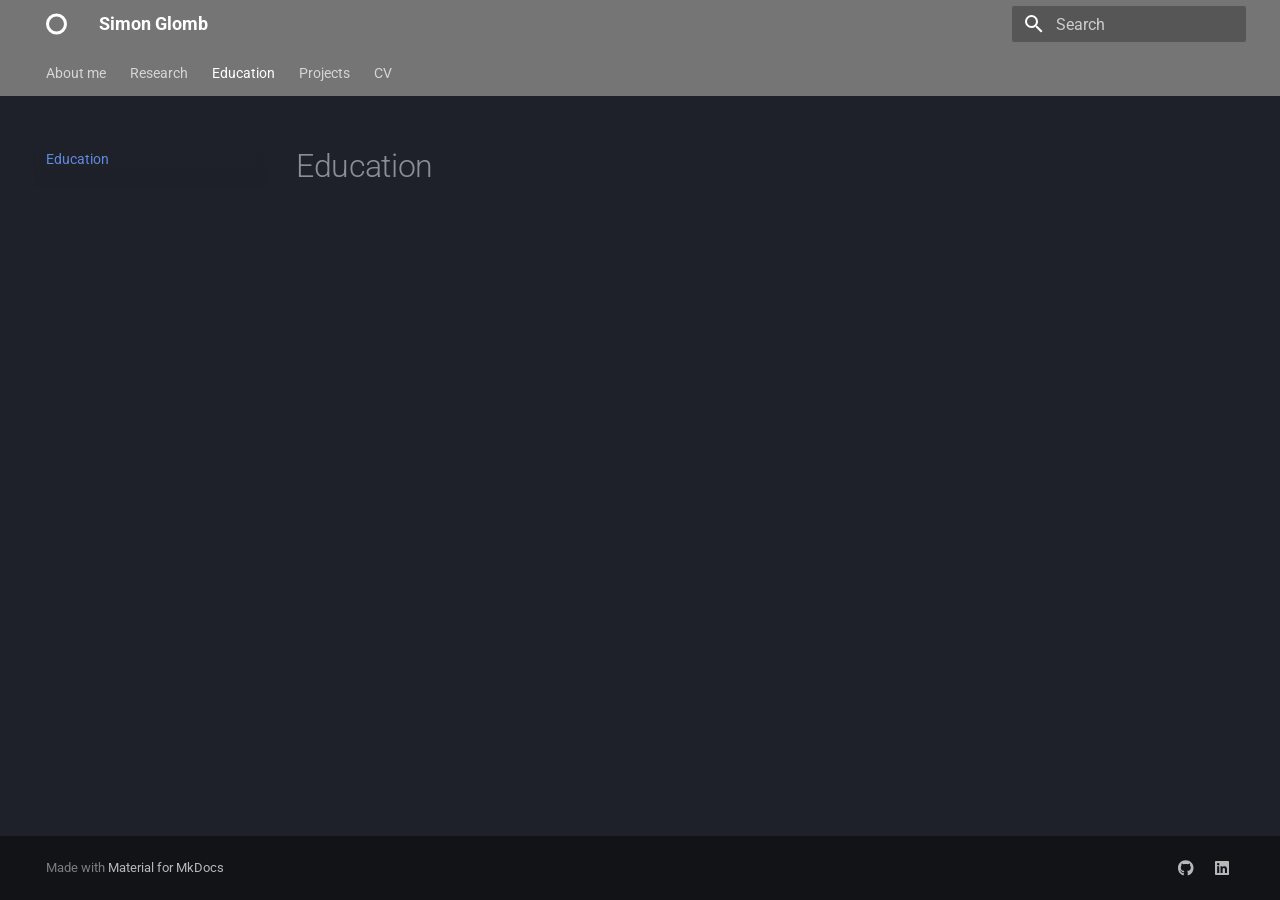
==== education/index.html @ 9f04389a "Deployed a9211c6 with MkDocs version: 1.6.1" ====
<!doctype html>
<html lang="en" class="no-js">
  <head>
    
      <meta charset="utf-8">
      <meta name="viewport" content="width=device-width,initial-scale=1">
      
      
      
        <link rel="canonical" href="https://simonglomb.github.io/education/">
      
      
        <link rel="prev" href="../research/">
      
      
        <link rel="next" href="../projects/">
      
      
      <link rel="icon" href="../assets/1x1.png">
      <meta name="generator" content="mkdocs-1.6.1, mkdocs-material-9.6.14">
    
    
      
        <title>Education - Simon Glomb</title>
      
    
    
      <link rel="stylesheet" href="../assets/stylesheets/main.342714a4.min.css">
      
        
        <link rel="stylesheet" href="../assets/stylesheets/palette.06af60db.min.css">
      
      


    
    
      
    
    
      
        
        
        <link rel="preconnect" href="https://fonts.gstatic.com" crossorigin>
        <link rel="stylesheet" href="https://fonts.googleapis.com/css?family=Roboto:300,300i,400,400i,700,700i%7CRoboto+Mono:400,400i,700,700i&display=fallback">
        <style>:root{--md-text-font:"Roboto";--md-code-font:"Roboto Mono"}</style>
      
    
    
    <script>__md_scope=new URL("..",location),__md_hash=e=>[...e].reduce(((e,_)=>(e<<5)-e+_.charCodeAt(0)),0),__md_get=(e,_=localStorage,t=__md_scope)=>JSON.parse(_.getItem(t.pathname+"."+e)),__md_set=(e,_,t=localStorage,a=__md_scope)=>{try{t.setItem(a.pathname+"."+e,JSON.stringify(_))}catch(e){}}</script>
    
      

    
    
    
  </head>
  
  
    
    
    
    
    
    <body dir="ltr" data-md-color-scheme="slate" data-md-color-primary="grey" data-md-color-accent="white">
  
    
    <input class="md-toggle" data-md-toggle="drawer" type="checkbox" id="__drawer" autocomplete="off">
    <input class="md-toggle" data-md-toggle="search" type="checkbox" id="__search" autocomplete="off">
    <label class="md-overlay" for="__drawer"></label>
    <div data-md-component="skip">
      
    </div>
    <div data-md-component="announce">
      
    </div>
    
    
      

<header class="md-header" data-md-component="header">
  <nav class="md-header__inner md-grid" aria-label="Header">
    <a href=".." title="Simon Glomb" class="md-header__button md-logo" aria-label="Simon Glomb" data-md-component="logo">
      
  
  <svg xmlns="http://www.w3.org/2000/svg" viewBox="0 0 448 512"><!--! Font Awesome Free 6.7.2 by @fontawesome - https://fontawesome.com License - https://fontawesome.com/license/free (Icons: CC BY 4.0, Fonts: SIL OFL 1.1, Code: MIT License) Copyright 2024 Fonticons, Inc.--><path d="M224 96a160 160 0 1 0 0 320 160 160 0 1 0 0-320m224 160a224 224 0 1 1-448 0 224 224 0 1 1 448 0"/></svg>

    </a>
    <label class="md-header__button md-icon" for="__drawer">
      
      <svg xmlns="http://www.w3.org/2000/svg" viewBox="0 0 24 24"><path d="M3 6h18v2H3zm0 5h18v2H3zm0 5h18v2H3z"/></svg>
    </label>
    <div class="md-header__title" data-md-component="header-title">
      <div class="md-header__ellipsis">
        <div class="md-header__topic">
          <span class="md-ellipsis">
            Simon Glomb
          </span>
        </div>
        <div class="md-header__topic" data-md-component="header-topic">
          <span class="md-ellipsis">
            
              Education
            
          </span>
        </div>
      </div>
    </div>
    
      
    
    
    
    
      
      
        <label class="md-header__button md-icon" for="__search">
          
          <svg xmlns="http://www.w3.org/2000/svg" viewBox="0 0 24 24"><path d="M9.5 3A6.5 6.5 0 0 1 16 9.5c0 1.61-.59 3.09-1.56 4.23l.27.27h.79l5 5-1.5 1.5-5-5v-.79l-.27-.27A6.52 6.52 0 0 1 9.5 16 6.5 6.5 0 0 1 3 9.5 6.5 6.5 0 0 1 9.5 3m0 2C7 5 5 7 5 9.5S7 14 9.5 14 14 12 14 9.5 12 5 9.5 5"/></svg>
        </label>
        <div class="md-search" data-md-component="search" role="dialog">
  <label class="md-search__overlay" for="__search"></label>
  <div class="md-search__inner" role="search">
    <form class="md-search__form" name="search">
      <input type="text" class="md-search__input" name="query" aria-label="Search" placeholder="Search" autocapitalize="off" autocorrect="off" autocomplete="off" spellcheck="false" data-md-component="search-query" required>
      <label class="md-search__icon md-icon" for="__search">
        
        <svg xmlns="http://www.w3.org/2000/svg" viewBox="0 0 24 24"><path d="M9.5 3A6.5 6.5 0 0 1 16 9.5c0 1.61-.59 3.09-1.56 4.23l.27.27h.79l5 5-1.5 1.5-5-5v-.79l-.27-.27A6.52 6.52 0 0 1 9.5 16 6.5 6.5 0 0 1 3 9.5 6.5 6.5 0 0 1 9.5 3m0 2C7 5 5 7 5 9.5S7 14 9.5 14 14 12 14 9.5 12 5 9.5 5"/></svg>
        
        <svg xmlns="http://www.w3.org/2000/svg" viewBox="0 0 24 24"><path d="M20 11v2H8l5.5 5.5-1.42 1.42L4.16 12l7.92-7.92L13.5 5.5 8 11z"/></svg>
      </label>
      <nav class="md-search__options" aria-label="Search">
        
        <button type="reset" class="md-search__icon md-icon" title="Clear" aria-label="Clear" tabindex="-1">
          
          <svg xmlns="http://www.w3.org/2000/svg" viewBox="0 0 24 24"><path d="M19 6.41 17.59 5 12 10.59 6.41 5 5 6.41 10.59 12 5 17.59 6.41 19 12 13.41 17.59 19 19 17.59 13.41 12z"/></svg>
        </button>
      </nav>
      
    </form>
    <div class="md-search__output">
      <div class="md-search__scrollwrap" tabindex="0" data-md-scrollfix>
        <div class="md-search-result" data-md-component="search-result">
          <div class="md-search-result__meta">
            Initializing search
          </div>
          <ol class="md-search-result__list" role="presentation"></ol>
        </div>
      </div>
    </div>
  </div>
</div>
      
    
    
  </nav>
  
</header>
    
    <div class="md-container" data-md-component="container">
      
      
        
          
            
<nav class="md-tabs" aria-label="Tabs" data-md-component="tabs">
  <div class="md-grid">
    <ul class="md-tabs__list">
      
        
  
  
  
  
    <li class="md-tabs__item">
      <a href=".." class="md-tabs__link">
        
  
  
    
  
  About me

      </a>
    </li>
  

      
        
  
  
  
  
    <li class="md-tabs__item">
      <a href="../research/" class="md-tabs__link">
        
  
  
    
  
  Research

      </a>
    </li>
  

      
        
  
  
  
    
  
  
    <li class="md-tabs__item md-tabs__item--active">
      <a href="./" class="md-tabs__link">
        
  
  
    
  
  Education

      </a>
    </li>
  

      
        
  
  
  
  
    <li class="md-tabs__item">
      <a href="../projects/" class="md-tabs__link">
        
  
  
    
  
  Projects

      </a>
    </li>
  

      
        
  
  
  
  
    <li class="md-tabs__item">
      <a href="../cv/" class="md-tabs__link">
        
  
  
    
  
  CV

      </a>
    </li>
  

      
    </ul>
  </div>
</nav>
          
        
      
      <main class="md-main" data-md-component="main">
        <div class="md-main__inner md-grid">
          
            
              
              <div class="md-sidebar md-sidebar--primary" data-md-component="sidebar" data-md-type="navigation" >
                <div class="md-sidebar__scrollwrap">
                  <div class="md-sidebar__inner">
                    


  


<nav class="md-nav md-nav--primary md-nav--lifted" aria-label="Navigation" data-md-level="0">
  <label class="md-nav__title" for="__drawer">
    <a href=".." title="Simon Glomb" class="md-nav__button md-logo" aria-label="Simon Glomb" data-md-component="logo">
      
  
  <svg xmlns="http://www.w3.org/2000/svg" viewBox="0 0 448 512"><!--! Font Awesome Free 6.7.2 by @fontawesome - https://fontawesome.com License - https://fontawesome.com/license/free (Icons: CC BY 4.0, Fonts: SIL OFL 1.1, Code: MIT License) Copyright 2024 Fonticons, Inc.--><path d="M224 96a160 160 0 1 0 0 320 160 160 0 1 0 0-320m224 160a224 224 0 1 1-448 0 224 224 0 1 1 448 0"/></svg>

    </a>
    Simon Glomb
  </label>
  
  <ul class="md-nav__list" data-md-scrollfix>
    
      
      
  
  
  
  
    <li class="md-nav__item">
      <a href=".." class="md-nav__link">
        
  
  
  <span class="md-ellipsis">
    About me
    
  </span>
  

      </a>
    </li>
  

    
      
      
  
  
  
  
    <li class="md-nav__item">
      <a href="../research/" class="md-nav__link">
        
  
  
  <span class="md-ellipsis">
    Research
    
  </span>
  

      </a>
    </li>
  

    
      
      
  
  
    
  
  
  
    <li class="md-nav__item md-nav__item--active">
      
      <input class="md-nav__toggle md-toggle" type="checkbox" id="__toc">
      
      
      
      <a href="./" class="md-nav__link md-nav__link--active">
        
  
  
  <span class="md-ellipsis">
    Education
    
  </span>
  

      </a>
      
    </li>
  

    
      
      
  
  
  
  
    <li class="md-nav__item">
      <a href="../projects/" class="md-nav__link">
        
  
  
  <span class="md-ellipsis">
    Projects
    
  </span>
  

      </a>
    </li>
  

    
      
      
  
  
  
  
    <li class="md-nav__item">
      <a href="../cv/" class="md-nav__link">
        
  
  
  <span class="md-ellipsis">
    CV
    
  </span>
  

      </a>
    </li>
  

    
  </ul>
</nav>
                  </div>
                </div>
              </div>
            
            
              
              <div class="md-sidebar md-sidebar--secondary" data-md-component="sidebar" data-md-type="toc" >
                <div class="md-sidebar__scrollwrap">
                  <div class="md-sidebar__inner">
                    

<nav class="md-nav md-nav--secondary" aria-label="Table of contents">
  
  
  
  
</nav>
                  </div>
                </div>
              </div>
            
          
          
            <div class="md-content" data-md-component="content">
              <article class="md-content__inner md-typeset">
                
                  



  <h1>Education</h1>














                
              </article>
            </div>
          
          
<script>var target=document.getElementById(location.hash.slice(1));target&&target.name&&(target.checked=target.name.startsWith("__tabbed_"))</script>
        </div>
        
      </main>
      
        <footer class="md-footer">
  
  <div class="md-footer-meta md-typeset">
    <div class="md-footer-meta__inner md-grid">
      <div class="md-copyright">
  
  
    Made with
    <a href="https://squidfunk.github.io/mkdocs-material/" target="_blank" rel="noopener">
      Material for MkDocs
    </a>
  
</div>
      
        <div class="md-social">
  
    
    
    
    
      
      
    
    <a href="https://github.com/SimonGlomb" target="_blank" rel="noopener" title="github.com" class="md-social__link">
      <svg xmlns="http://www.w3.org/2000/svg" viewBox="0 0 496 512"><!--! Font Awesome Free 6.7.2 by @fontawesome - https://fontawesome.com License - https://fontawesome.com/license/free (Icons: CC BY 4.0, Fonts: SIL OFL 1.1, Code: MIT License) Copyright 2024 Fonticons, Inc.--><path d="M165.9 397.4c0 2-2.3 3.6-5.2 3.6-3.3.3-5.6-1.3-5.6-3.6 0-2 2.3-3.6 5.2-3.6 3-.3 5.6 1.3 5.6 3.6m-31.1-4.5c-.7 2 1.3 4.3 4.3 4.9 2.6 1 5.6 0 6.2-2s-1.3-4.3-4.3-5.2c-2.6-.7-5.5.3-6.2 2.3m44.2-1.7c-2.9.7-4.9 2.6-4.6 4.9.3 2 2.9 3.3 5.9 2.6 2.9-.7 4.9-2.6 4.6-4.6-.3-1.9-3-3.2-5.9-2.9M244.8 8C106.1 8 0 113.3 0 252c0 110.9 69.8 205.8 169.5 239.2 12.8 2.3 17.3-5.6 17.3-12.1 0-6.2-.3-40.4-.3-61.4 0 0-70 15-84.7-29.8 0 0-11.4-29.1-27.8-36.6 0 0-22.9-15.7 1.6-15.4 0 0 24.9 2 38.6 25.8 21.9 38.6 58.6 27.5 72.9 20.9 2.3-16 8.8-27.1 16-33.7-55.9-6.2-112.3-14.3-112.3-110.5 0-27.5 7.6-41.3 23.6-58.9-2.6-6.5-11.1-33.3 2.6-67.9 20.9-6.5 69 27 69 27 20-5.6 41.5-8.5 62.8-8.5s42.8 2.9 62.8 8.5c0 0 48.1-33.6 69-27 13.7 34.7 5.2 61.4 2.6 67.9 16 17.7 25.8 31.5 25.8 58.9 0 96.5-58.9 104.2-114.8 110.5 9.2 7.9 17 22.9 17 46.4 0 33.7-.3 75.4-.3 83.6 0 6.5 4.6 14.4 17.3 12.1C428.2 457.8 496 362.9 496 252 496 113.3 383.5 8 244.8 8M97.2 352.9c-1.3 1-1 3.3.7 5.2 1.6 1.6 3.9 2.3 5.2 1 1.3-1 1-3.3-.7-5.2-1.6-1.6-3.9-2.3-5.2-1m-10.8-8.1c-.7 1.3.3 2.9 2.3 3.9 1.6 1 3.6.7 4.3-.7.7-1.3-.3-2.9-2.3-3.9-2-.6-3.6-.3-4.3.7m32.4 35.6c-1.6 1.3-1 4.3 1.3 6.2 2.3 2.3 5.2 2.6 6.5 1 1.3-1.3.7-4.3-1.3-6.2-2.2-2.3-5.2-2.6-6.5-1m-11.4-14.7c-1.6 1-1.6 3.6 0 5.9s4.3 3.3 5.6 2.3c1.6-1.3 1.6-3.9 0-6.2-1.4-2.3-4-3.3-5.6-2"/></svg>
    </a>
  
    
    
    
    
      
      
    
    <a href="https://www.linkedin.com/in/simon-glomb-aa63351a3" target="_blank" rel="noopener" title="www.linkedin.com" class="md-social__link">
      <svg xmlns="http://www.w3.org/2000/svg" viewBox="0 0 448 512"><!--! Font Awesome Free 6.7.2 by @fontawesome - https://fontawesome.com License - https://fontawesome.com/license/free (Icons: CC BY 4.0, Fonts: SIL OFL 1.1, Code: MIT License) Copyright 2024 Fonticons, Inc.--><path d="M416 32H31.9C14.3 32 0 46.5 0 64.3v383.4C0 465.5 14.3 480 31.9 480H416c17.6 0 32-14.5 32-32.3V64.3c0-17.8-14.4-32.3-32-32.3M135.4 416H69V202.2h66.5V416zm-33.2-243c-21.3 0-38.5-17.3-38.5-38.5S80.9 96 102.2 96c21.2 0 38.5 17.3 38.5 38.5 0 21.3-17.2 38.5-38.5 38.5m282.1 243h-66.4V312c0-24.8-.5-56.7-34.5-56.7-34.6 0-39.9 27-39.9 54.9V416h-66.4V202.2h63.7v29.2h.9c8.9-16.8 30.6-34.5 62.9-34.5 67.2 0 79.7 44.3 79.7 101.9z"/></svg>
    </a>
  
</div>
      
    </div>
  </div>
</footer>
      
    </div>
    <div class="md-dialog" data-md-component="dialog">
      <div class="md-dialog__inner md-typeset"></div>
    </div>
    
    
    
      
      <script id="__config" type="application/json">{"base": "..", "features": ["navigation.tabs", "navigation.sections", "navigation.indexes", "navigation.instant", "navigation.path"], "search": "../assets/javascripts/workers/search.d50fe291.min.js", "tags": null, "translations": {"clipboard.copied": "Copied to clipboard", "clipboard.copy": "Copy to clipboard", "search.result.more.one": "1 more on this page", "search.result.more.other": "# more on this page", "search.result.none": "No matching documents", "search.result.one": "1 matching document", "search.result.other": "# matching documents", "search.result.placeholder": "Type to start searching", "search.result.term.missing": "Missing", "select.version": "Select version"}, "version": null}</script>
    
    
      <script src="../assets/javascripts/bundle.13a4f30d.min.js"></script>
      
    
  </body>
</html>
---- assets/stylesheets/main.342714a4.min.css ----
@charset "UTF-8";html{-webkit-text-size-adjust:none;-moz-text-size-adjust:none;text-size-adjust:none;box-sizing:border-box}*,:after,:before{box-sizing:inherit}@media (prefers-reduced-motion){*,:after,:before{transition:none!important}}body{margin:0}a,button,input,label{-webkit-tap-highlight-color:transparent}a{color:inherit;text-decoration:none}hr{border:0;box-sizing:initial;display:block;height:.05rem;overflow:visible;padding:0}small{font-size:80%}sub,sup{line-height:1em}img{border-style:none}table{border-collapse:initial;border-spacing:0}td,th{font-weight:400;vertical-align:top}button{background:#0000;border:0;font-family:inherit;font-size:inherit;margin:0;padding:0}input{border:0;outline:none}:root{--md-primary-fg-color:#4051b5;--md-primary-fg-color--light:#5d6cc0;--md-primary-fg-color--dark:#303fa1;--md-primary-bg-color:#fff;--md-primary-bg-color--light:#ffffffb3;--md-accent-fg-color:#526cfe;--md-accent-fg-color--transparent:#526cfe1a;--md-accent-bg-color:#fff;--md-accent-bg-color--light:#ffffffb3}[data-md-color-scheme=default]{color-scheme:light}[data-md-color-scheme=default] img[src$="#gh-dark-mode-only"],[data-md-color-scheme=default] img[src$="#only-dark"]{display:none}:root,[data-md-color-scheme=default]{--md-hue:225deg;--md-default-fg-color:#000000de;--md-default-fg-color--light:#0000008a;--md-default-fg-color--lighter:#00000052;--md-default-fg-color--lightest:#00000012;--md-default-bg-color:#fff;--md-default-bg-color--light:#ffffffb3;--md-default-bg-color--lighter:#ffffff4d;--md-default-bg-color--lightest:#ffffff1f;--md-code-fg-color:#36464e;--md-code-bg-color:#f5f5f5;--md-code-hl-color:#4287ff;--md-code-hl-color--light:#4287ff1a;--md-code-hl-number-color:#d52a2a;--md-code-hl-special-color:#db1457;--md-code-hl-function-color:#a846b9;--md-code-hl-constant-color:#6e59d9;--md-code-hl-keyword-color:#3f6ec6;--md-code-hl-string-color:#1c7d4d;--md-code-hl-name-color:var(--md-code-fg-color);--md-code-hl-operator-color:var(--md-default-fg-color--light);--md-code-hl-punctuation-color:var(--md-default-fg-color--light);--md-code-hl-comment-color:var(--md-default-fg-color--light);--md-code-hl-generic-color:var(--md-default-fg-color--light);--md-code-hl-variable-color:var(--md-default-fg-color--light);--md-typeset-color:var(--md-default-fg-color);--md-typeset-a-color:var(--md-primary-fg-color);--md-typeset-del-color:#f5503d26;--md-typeset-ins-color:#0bd57026;--md-typeset-kbd-color:#fafafa;--md-typeset-kbd-accent-color:#fff;--md-typeset-kbd-border-color:#b8b8b8;--md-typeset-mark-color:#ffff0080;--md-typeset-table-color:#0000001f;--md-typeset-table-color--light:rgba(0,0,0,.035);--md-admonition-fg-color:var(--md-default-fg-color);--md-admonition-bg-color:var(--md-default-bg-color);--md-warning-fg-color:#000000de;--md-warning-bg-color:#ff9;--md-footer-fg-color:#fff;--md-footer-fg-color--light:#ffffffb3;--md-footer-fg-color--lighter:#ffffff73;--md-footer-bg-color:#000000de;--md-footer-bg-color--dark:#00000052;--md-shadow-z1:0 0.2rem 0.5rem #0000000d,0 0 0.05rem #0000001a;--md-shadow-z2:0 0.2rem 0.5rem #0000001a,0 0 0.05rem #00000040;--md-shadow-z3:0 0.2rem 0.5rem #0003,0 0 0.05rem #00000059}.md-icon svg{fill:currentcolor;display:block;height:1.2rem;width:1.2rem}body{-webkit-font-smoothing:antialiased;-moz-osx-font-smoothing:grayscale;--md-text-font-family:var(--md-text-font,_),-apple-system,BlinkMacSystemFont,Helvetica,Arial,sans-serif;--md-code-font-family:var(--md-code-font,_),SFMono-Regular,Consolas,Menlo,monospace}aside,body,input{font-feature-settings:"kern","liga";color:var(--md-typeset-color);font-family:var(--md-text-font-family)}code,kbd,pre{font-feature-settings:"kern";font-family:var(--md-code-font-family)}:root{--md-typeset-table-sort-icon:url('data:image/svg+xml;charset=utf-8,<svg xmlns="http://www.w3.org/2000/svg" viewBox="0 0 24 24"><path d="m18 21-4-4h3V7h-3l4-4 4 4h-3v10h3M2 19v-2h10v2M2 13v-2h7v2M2 7V5h4v2z"/></svg>');--md-typeset-table-sort-icon--asc:url('data:image/svg+xml;charset=utf-8,<svg xmlns="http://www.w3.org/2000/svg" viewBox="0 0 24 24"><path d="M19 17h3l-4 4-4-4h3V3h2M2 17h10v2H2M6 5v2H2V5m0 6h7v2H2z"/></svg>');--md-typeset-table-sort-icon--desc:url('data:image/svg+xml;charset=utf-8,<svg xmlns="http://www.w3.org/2000/svg" viewBox="0 0 24 24"><path d="M19 7h3l-4-4-4 4h3v14h2M2 17h10v2H2M6 5v2H2V5m0 6h7v2H2z"/></svg>')}.md-typeset{-webkit-print-color-adjust:exact;color-adjust:exact;font-size:.8rem;line-height:1.6;overflow-wrap:break-word}@media print{.md-typeset{font-size:.68rem}}.md-typeset blockquote,.md-typeset dl,.md-typeset figure,.md-typeset ol,.md-typeset pre,.md-typeset ul{margin-bottom:1em;margin-top:1em}.md-typeset h1{color:var(--md-default-fg-color--light);font-size:2em;line-height:1.3;margin:0 0 1.25em}.md-typeset h1,.md-typeset h2{font-weight:300;letter-spacing:-.01em}.md-typeset h2{font-size:1.5625em;line-height:1.4;margin:1.6em 0 .64em}.md-typeset h3{font-size:1.25em;font-weight:400;letter-spacing:-.01em;line-height:1.5;margin:1.6em 0 .8em}.md-typeset h2+h3{margin-top:.8em}.md-typeset h4{font-weight:700;letter-spacing:-.01em;margin:1em 0}.md-typeset h5,.md-typeset h6{color:var(--md-default-fg-color--light);font-size:.8em;font-weight:700;letter-spacing:-.01em;margin:1.25em 0}.md-typeset h5{text-transform:uppercase}.md-typeset h5 code{text-transform:none}.md-typeset hr{border-bottom:.05rem solid var(--md-default-fg-color--lightest);display:flow-root;margin:1.5em 0}.md-typeset a{color:var(--md-typeset-a-color);word-break:break-word}.md-typeset a,.md-typeset a:before{transition:color 125ms}.md-typeset a:focus,.md-typeset a:hover{color:var(--md-accent-fg-color)}.md-typeset a:focus code,.md-typeset a:hover code{background-color:var(--md-accent-fg-color--transparent)}.md-typeset a code{color:currentcolor;transition:background-color 125ms}.md-typeset a.focus-visible{outline-color:var(--md-accent-fg-color);outline-offset:.2rem}.md-typeset code,.md-typeset kbd,.md-typeset pre{color:var(--md-code-fg-color);direction:ltr;font-variant-ligatures:none}@media print{.md-typeset code,.md-typeset kbd,.md-typeset pre{white-space:pre-wrap}}.md-typeset code{background-color:var(--md-code-bg-color);border-radius:.1rem;-webkit-box-decoration-break:clone;box-decoration-break:clone;font-size:.85em;padding:0 .2941176471em;word-break:break-word}.md-typeset code:not(.focus-visible){-webkit-tap-highlight-color:transparent;outline:none}.md-typeset pre{display:flow-root;line-height:1.4;position:relative}.md-typeset pre>code{-webkit-box-decoration-break:slice;box-decoration-break:slice;box-shadow:none;display:block;margin:0;outline-color:var(--md-accent-fg-color);overflow:auto;padding:.7720588235em 1.1764705882em;scrollbar-color:var(--md-default-fg-color--lighter) #0000;scrollbar-width:thin;touch-action:auto;word-break:normal}.md-typeset pre>code:hover{scrollbar-color:var(--md-accent-fg-color) #0000}.md-typeset pre>code::-webkit-scrollbar{height:.2rem;width:.2rem}.md-typeset pre>code::-webkit-scrollbar-thumb{background-color:var(--md-default-fg-color--lighter)}.md-typeset pre>code::-webkit-scrollbar-thumb:hover{background-color:var(--md-accent-fg-color)}.md-typeset kbd{background-color:var(--md-typeset-kbd-color);border-radius:.1rem;box-shadow:0 .1rem 0 .05rem var(--md-typeset-kbd-border-color),0 .1rem 0 var(--md-typeset-kbd-border-color),0 -.1rem .2rem var(--md-typeset-kbd-accent-color) inset;color:var(--md-default-fg-color);display:inline-block;font-size:.75em;padding:0 .6666666667em;vertical-align:text-top;word-break:break-word}.md-typeset mark{background-color:var(--md-typeset-mark-color);-webkit-box-decoration-break:clone;box-decoration-break:clone;color:inherit;word-break:break-word}.md-typeset abbr{border-bottom:.05rem dotted var(--md-default-fg-color--light);cursor:help;text-decoration:none}.md-typeset small{opacity:.75}[dir=ltr] .md-typeset sub,[dir=ltr] .md-typeset sup{margin-left:.078125em}[dir=rtl] .md-typeset sub,[dir=rtl] .md-typeset sup{margin-right:.078125em}[dir=ltr] .md-typeset blockquote{padding-left:.6rem}[dir=rtl] .md-typeset blockquote{padding-right:.6rem}[dir=ltr] .md-typeset blockquote{border-left:.2rem solid var(--md-default-fg-color--lighter)}[dir=rtl] .md-typeset blockquote{border-right:.2rem solid var(--md-default-fg-color--lighter)}.md-typeset blockquote{color:var(--md-default-fg-color--light);margin-left:0;margin-right:0}.md-typeset ul{list-style-type:disc}.md-typeset ul[type]{list-style-type:revert-layer}[dir=ltr] .md-typeset ol,[dir=ltr] .md-typeset ul{margin-left:.625em}[dir=rtl] .md-typeset ol,[dir=rtl] .md-typeset ul{margin-right:.625em}.md-typeset ol,.md-typeset ul{padding:0}.md-typeset ol:not([hidden]),.md-typeset ul:not([hidden]){display:flow-root}.md-typeset ol ol,.md-typeset ul ol{list-style-type:lower-alpha}.md-typeset ol ol ol,.md-typeset ul ol ol{list-style-type:lower-roman}.md-typeset ol ol ol ol,.md-typeset ul ol ol ol{list-style-type:upper-alpha}.md-typeset ol ol ol ol ol,.md-typeset ul ol ol ol ol{list-style-type:upper-roman}.md-typeset ol[type],.md-typeset ul[type]{list-style-type:revert-layer}[dir=ltr] .md-typeset ol li,[dir=ltr] .md-typeset ul li{margin-left:1.25em}[dir=rtl] .md-typeset ol li,[dir=rtl] .md-typeset ul li{margin-right:1.25em}.md-typeset ol li,.md-typeset ul li{margin-bottom:.5em}.md-typeset ol li blockquote,.md-typeset ol li p,.md-typeset ul li blockquote,.md-typeset ul li p{margin:.5em 0}.md-typeset ol li:last-child,.md-typeset ul li:last-child{margin-bottom:0}[dir=ltr] .md-typeset ol li ol,[dir=ltr] .md-typeset ol li ul,[dir=ltr] .md-typeset ul li ol,[dir=ltr] .md-typeset ul li ul{margin-left:.625em}[dir=rtl] .md-typeset ol li ol,[dir=rtl] .md-typeset ol li ul,[dir=rtl] .md-typeset ul li ol,[dir=rtl] .md-typeset ul li ul{margin-right:.625em}.md-typeset ol li ol,.md-typeset ol li ul,.md-typeset ul li ol,.md-typeset ul li ul{margin-bottom:.5em;margin-top:.5em}[dir=ltr] .md-typeset dd{margin-left:1.875em}[dir=rtl] .md-typeset dd{margin-right:1.875em}.md-typeset dd{margin-bottom:1.5em;margin-top:1em}.md-typeset img,.md-typeset svg,.md-typeset video{height:auto;max-width:100%}.md-typeset img[align=left]{margin:1em 1em 1em 0}.md-typeset img[align=right]{margin:1em 0 1em 1em}.md-typeset img[align]:only-child{margin-top:0}.md-typeset figure{display:flow-root;margin:1em auto;max-width:100%;text-align:center;width:-moz-fit-content;width:fit-content}.md-typeset figure img{display:block;margin:0 auto}.md-typeset figcaption{font-style:italic;margin:1em auto;max-width:24rem}.md-typeset iframe{max-width:100%}.md-typeset table:not([class]){background-color:var(--md-default-bg-color);border:.05rem solid var(--md-typeset-table-color);border-radius:.1rem;display:inline-block;font-size:.64rem;max-width:100%;overflow:auto;touch-action:auto}@media print{.md-typeset table:not([class]){display:table}}.md-typeset table:not([class])+*{margin-top:1.5em}.md-typeset table:not([class]) td>:first-child,.md-typeset table:not([class]) th>:first-child{margin-top:0}.md-typeset table:not([class]) td>:last-child,.md-typeset table:not([class]) th>:last-child{margin-bottom:0}.md-typeset table:not([class]) td:not([align]),.md-typeset table:not([class]) th:not([align]){text-align:left}[dir=rtl] .md-typeset table:not([class]) td:not([align]),[dir=rtl] .md-typeset table:not([class]) th:not([align]){text-align:right}.md-typeset table:not([class]) th{font-weight:700;min-width:5rem;padding:.9375em 1.25em;vertical-align:top}.md-typeset table:not([class]) td{border-top:.05rem solid var(--md-typeset-table-color);padding:.9375em 1.25em;vertical-align:top}.md-typeset table:not([class]) tbody tr{transition:background-color 125ms}.md-typeset table:not([class]) tbody tr:hover{background-color:var(--md-typeset-table-color--light);box-shadow:0 .05rem 0 var(--md-default-bg-color) inset}.md-typeset table:not([class]) a{word-break:normal}.md-typeset table th[role=columnheader]{cursor:pointer}[dir=ltr] .md-typeset table th[role=columnheader]:after{margin-left:.5em}[dir=rtl] .md-typeset table th[role=columnheader]:after{margin-right:.5em}.md-typeset table th[role=columnheader]:after{content:"";display:inline-block;height:1.2em;-webkit-mask-image:var(--md-typeset-table-sort-icon);mask-image:var(--md-typeset-table-sort-icon);-webkit-mask-repeat:no-repeat;mask-repeat:no-repeat;-webkit-mask-size:contain;mask-size:contain;transition:background-color 125ms;vertical-align:text-bottom;width:1.2em}.md-typeset table th[role=columnheader]:hover:after{background-color:var(--md-default-fg-color--lighter)}.md-typeset table th[role=columnheader][aria-sort=ascending]:after{background-color:var(--md-default-fg-color--light);-webkit-mask-image:var(--md-typeset-table-sort-icon--asc);mask-image:var(--md-typeset-table-sort-icon--asc)}.md-typeset table th[role=columnheader][aria-sort=descending]:after{background-color:var(--md-default-fg-color--light);-webkit-mask-image:var(--md-typeset-table-sort-icon--desc);mask-image:var(--md-typeset-table-sort-icon--desc)}.md-typeset__scrollwrap{margin:1em -.8rem;overflow-x:auto;touch-action:auto}.md-typeset__table{display:inline-block;margin-bottom:.5em;padding:0 .8rem}@media print{.md-typeset__table{display:block}}html .md-typeset__table table{display:table;margin:0;overflow:hidden;width:100%}@media screen and (max-width:44.984375em){.md-content__inner>pre{margin:1em -.8rem}.md-content__inner>pre code{border-radius:0}}.md-typeset .md-author{border-radius:100%;display:block;flex-shrink:0;height:1.6rem;overflow:hidden;position:relative;transition:color 125ms,transform 125ms;width:1.6rem}.md-typeset .md-author img{display:block}.md-typeset .md-author--more{background:var(--md-default-fg-color--lightest);color:var(--md-default-fg-color--lighter);font-size:.6rem;font-weight:700;line-height:1.6rem;text-align:center}.md-typeset .md-author--long{height:2.4rem;width:2.4rem}.md-typeset a.md-author{transform:scale(1)}.md-typeset a.md-author img{border-radius:100%;filter:grayscale(100%) opacity(75%);transition:filter 125ms}.md-typeset a.md-author:focus,.md-typeset a.md-author:hover{transform:scale(1.1);z-index:1}.md-typeset a.md-author:focus img,.md-typeset a.md-author:hover img{filter:grayscale(0)}.md-banner{background-color:var(--md-footer-bg-color);color:var(--md-footer-fg-color);overflow:auto}@media print{.md-banner{display:none}}.md-banner--warning{background-color:var(--md-warning-bg-color);color:var(--md-warning-fg-color)}.md-banner__inner{font-size:.7rem;margin:.6rem auto;padding:0 .8rem}[dir=ltr] .md-banner__button{float:right}[dir=rtl] .md-banner__button{float:left}.md-banner__button{color:inherit;cursor:pointer;transition:opacity .25s}.no-js .md-banner__button{display:none}.md-banner__button:hover{opacity:.7}html{font-size:125%;height:100%;overflow-x:hidden}@media screen and (min-width:100em){html{font-size:137.5%}}@media screen and (min-width:125em){html{font-size:150%}}body{background-color:var(--md-default-bg-color);display:flex;flex-direction:column;font-size:.5rem;min-height:100%;position:relative;width:100%}@media print{body{display:block}}@media screen and (max-width:59.984375em){body[data-md-scrolllock]{position:fixed}}.md-grid{margin-left:auto;margin-right:auto;max-width:61rem}.md-container{display:flex;flex-direction:column;flex-grow:1}@media print{.md-container{display:block}}.md-main{flex-grow:1}.md-main__inner{display:flex;height:100%;margin-top:1.5rem}.md-ellipsis{overflow:hidden;text-overflow:ellipsis}.md-toggle{display:none}.md-option{height:0;opacity:0;position:absolute;width:0}.md-option:checked+label:not([hidden]){display:block}.md-option.focus-visible+label{outline-color:var(--md-accent-fg-color);outline-style:auto}.md-skip{background-color:var(--md-default-fg-color);border-radius:.1rem;color:var(--md-default-bg-color);font-size:.64rem;margin:.5rem;opacity:0;outline-color:var(--md-accent-fg-color);padding:.3rem .5rem;position:fixed;transform:translateY(.4rem);z-index:-1}.md-skip:focus{opacity:1;transform:translateY(0);transition:transform .25s cubic-bezier(.4,0,.2,1),opacity 175ms 75ms;z-index:10}@page{margin:25mm}:root{--md-clipboard-icon:url('data:image/svg+xml;charset=utf-8,<svg xmlns="http://www.w3.org/2000/svg" viewBox="0 0 24 24"><path d="M19 21H8V7h11m0-2H8a2 2 0 0 0-2 2v14a2 2 0 0 0 2 2h11a2 2 0 0 0 2-2V7a2 2 0 0 0-2-2m-3-4H4a2 2 0 0 0-2 2v14h2V3h12z"/></svg>')}.md-clipboard{border-radius:.1rem;color:var(--md-default-fg-color--lightest);cursor:pointer;height:1.5em;outline-color:var(--md-accent-fg-color);outline-offset:.1rem;position:absolute;right:.5em;top:.5em;transition:color .25s;width:1.5em;z-index:1}@media print{.md-clipboard{display:none}}.md-clipboard:not(.focus-visible){-webkit-tap-highlight-color:transparent;outline:none}:hover>.md-clipboard{color:var(--md-default-fg-color--light)}.md-clipboard:focus,.md-clipboard:hover{color:var(--md-accent-fg-color)}.md-clipboard:after{background-color:currentcolor;content:"";display:block;height:1.125em;margin:0 auto;-webkit-mask-image:var(--md-clipboard-icon);mask-image:var(--md-clipboard-icon);-webkit-mask-position:center;mask-position:center;-webkit-mask-repeat:no-repeat;mask-repeat:no-repeat;-webkit-mask-size:contain;mask-size:contain;width:1.125em}.md-clipboard--inline{cursor:pointer}.md-clipboard--inline code{transition:color .25s,background-color .25s}.md-clipboard--inline:focus code,.md-clipboard--inline:hover code{background-color:var(--md-accent-fg-color--transparent);color:var(--md-accent-fg-color)}.md-typeset .md-code__content{display:grid}@keyframes consent{0%{opacity:0;transform:translateY(100%)}to{opacity:1;transform:translateY(0)}}@keyframes overlay{0%{opacity:0}to{opacity:1}}.md-consent__overlay{animation:overlay .25s both;-webkit-backdrop-filter:blur(.1rem);backdrop-filter:blur(.1rem);background-color:#0000008a;height:100%;opacity:1;position:fixed;top:0;width:100%;z-index:5}.md-consent__inner{animation:consent .5s cubic-bezier(.1,.7,.1,1) both;background-color:var(--md-default-bg-color);border:0;border-radius:.1rem;bottom:0;box-shadow:0 0 .2rem #0000001a,0 .2rem .4rem #0003;max-height:100%;overflow:auto;padding:0;position:fixed;width:100%;z-index:5}.md-consent__form{padding:.8rem}.md-consent__settings{display:none;margin:1em 0}input:checked+.md-consent__settings{display:block}.md-consent__controls{margin-bottom:.8rem}.md-typeset .md-consent__controls .md-button{display:inline}@media screen and (max-width:44.984375em){.md-typeset .md-consent__controls .md-button{display:block;margin-top:.4rem;text-align:center;width:100%}}.md-consent label{cursor:pointer}.md-content{flex-grow:1;min-width:0}.md-content__inner{margin:0 .8rem 1.2rem;padding-top:.6rem}@media screen and (min-width:76.25em){[dir=ltr] .md-sidebar--primary:not([hidden])~.md-content>.md-content__inner{margin-left:1.2rem}[dir=ltr] .md-sidebar--secondary:not([hidden])~.md-content>.md-content__inner,[dir=rtl] .md-sidebar--primary:not([hidden])~.md-content>.md-content__inner{margin-right:1.2rem}[dir=rtl] .md-sidebar--secondary:not([hidden])~.md-content>.md-content__inner{margin-left:1.2rem}}.md-content__inner:before{content:"";display:block;height:.4rem}.md-content__inner>:last-child{margin-bottom:0}[dir=ltr] .md-content__button{float:right}[dir=rtl] .md-content__button{float:left}[dir=ltr] .md-content__button{margin-left:.4rem}[dir=rtl] .md-content__button{margin-right:.4rem}.md-content__button{margin:.4rem 0;padding:0}@media print{.md-content__button{display:none}}.md-typeset .md-content__button{color:var(--md-default-fg-color--lighter)}.md-content__button svg{display:inline;vertical-align:top}[dir=rtl] .md-content__button svg{transform:scaleX(-1)}[dir=ltr] .md-dialog{right:.8rem}[dir=rtl] .md-dialog{left:.8rem}.md-dialog{background-color:var(--md-default-fg-color);border-radius:.1rem;bottom:.8rem;box-shadow:var(--md-shadow-z3);min-width:11.1rem;opacity:0;padding:.4rem .6rem;pointer-events:none;position:fixed;transform:translateY(100%);transition:transform 0ms .4s,opacity .4s;z-index:4}@media print{.md-dialog{display:none}}.md-dialog--active{opacity:1;pointer-events:auto;transform:translateY(0);transition:transform .4s cubic-bezier(.075,.85,.175,1),opacity .4s}.md-dialog__inner{color:var(--md-default-bg-color);font-size:.7rem}.md-feedback{margin:2em 0 1em;text-align:center}.md-feedback fieldset{border:none;margin:0;padding:0}.md-feedback__title{font-weight:700;margin:1em auto}.md-feedback__inner{position:relative}.md-feedback__list{display:flex;flex-wrap:wrap;place-content:baseline center;position:relative}.md-feedback__list:hover .md-icon:not(:disabled){color:var(--md-default-fg-color--lighter)}:disabled .md-feedback__list{min-height:1.8rem}.md-feedback__icon{color:var(--md-default-fg-color--light);cursor:pointer;flex-shrink:0;margin:0 .1rem;transition:color 125ms}.md-feedback__icon:not(:disabled).md-icon:hover{color:var(--md-accent-fg-color)}.md-feedback__icon:disabled{color:var(--md-default-fg-color--lightest);pointer-events:none}.md-feedback__note{opacity:0;position:relative;transform:translateY(.4rem);transition:transform .4s cubic-bezier(.1,.7,.1,1),opacity .15s}.md-feedback__note>*{margin:0 auto;max-width:16rem}:disabled .md-feedback__note{opacity:1;transform:translateY(0)}@media print{.md-feedback{display:none}}.md-footer{background-color:var(--md-footer-bg-color);color:var(--md-footer-fg-color)}@media print{.md-footer{display:none}}.md-footer__inner{justify-content:space-between;overflow:auto;padding:.2rem}.md-footer__inner:not([hidden]){display:flex}.md-footer__link{align-items:end;display:flex;flex-grow:0.01;margin-bottom:.4rem;margin-top:1rem;max-width:100%;outline-color:var(--md-accent-fg-color);overflow:hidden;transition:opacity .25s}.md-footer__link:focus,.md-footer__link:hover{opacity:.7}[dir=rtl] .md-footer__link svg{transform:scaleX(-1)}@media screen and (max-width:44.984375em){.md-footer__link--prev{flex-shrink:0}.md-footer__link--prev .md-footer__title{display:none}}[dir=ltr] .md-footer__link--next{margin-left:auto}[dir=rtl] .md-footer__link--next{margin-right:auto}.md-footer__link--next{text-align:right}[dir=rtl] .md-footer__link--next{text-align:left}.md-footer__title{flex-grow:1;font-size:.9rem;margin-bottom:.7rem;max-width:calc(100% - 2.4rem);padding:0 1rem;white-space:nowrap}.md-footer__button{margin:.2rem;padding:.4rem}.md-footer__direction{font-size:.64rem;opacity:.7}.md-footer-meta{background-color:var(--md-footer-bg-color--dark)}.md-footer-meta__inner{display:flex;flex-wrap:wrap;justify-content:space-between;padding:.2rem}html .md-footer-meta.md-typeset a{color:var(--md-footer-fg-color--light)}html .md-footer-meta.md-typeset a:focus,html .md-footer-meta.md-typeset a:hover{color:var(--md-footer-fg-color)}.md-copyright{color:var(--md-footer-fg-color--lighter);font-size:.64rem;margin:auto .6rem;padding:.4rem 0;width:100%}@media screen and (min-width:45em){.md-copyright{width:auto}}.md-copyright__highlight{color:var(--md-footer-fg-color--light)}.md-social{display:inline-flex;gap:.2rem;margin:0 .4rem;padding:.2rem 0 .6rem}@media screen and (min-width:45em){.md-social{padding:.6rem 0}}.md-social__link{display:inline-block;height:1.6rem;text-align:center;width:1.6rem}.md-social__link:before{line-height:1.9}.md-social__link svg{fill:currentcolor;max-height:.8rem;vertical-align:-25%}.md-typeset .md-button{border:.1rem solid;border-radius:.1rem;color:var(--md-primary-fg-color);cursor:pointer;display:inline-block;font-weight:700;padding:.625em 2em;transition:color 125ms,background-color 125ms,border-color 125ms}.md-typeset .md-button--primary{background-color:var(--md-primary-fg-color);border-color:var(--md-primary-fg-color);color:var(--md-primary-bg-color)}.md-typeset .md-button:focus,.md-typeset .md-button:hover{background-color:var(--md-accent-fg-color);border-color:var(--md-accent-fg-color);color:var(--md-accent-bg-color)}[dir=ltr] .md-typeset .md-input{border-top-left-radius:.1rem}[dir=ltr] .md-typeset .md-input,[dir=rtl] .md-typeset .md-input{border-top-right-radius:.1rem}[dir=rtl] .md-typeset .md-input{border-top-left-radius:.1rem}.md-typeset .md-input{border-bottom:.1rem solid var(--md-default-fg-color--lighter);box-shadow:var(--md-shadow-z1);font-size:.8rem;height:1.8rem;padding:0 .6rem;transition:border .25s,box-shadow .25s}.md-typeset .md-input:focus,.md-typeset .md-input:hover{border-bottom-color:var(--md-accent-fg-color);box-shadow:var(--md-shadow-z2)}.md-typeset .md-input--stretch{width:100%}.md-header{background-color:var(--md-primary-fg-color);box-shadow:0 0 .2rem #0000,0 .2rem .4rem #0000;color:var(--md-primary-bg-color);display:block;left:0;position:sticky;right:0;top:0;z-index:4}@media print{.md-header{display:none}}.md-header[hidden]{transform:translateY(-100%);transition:transform .25s cubic-bezier(.8,0,.6,1),box-shadow .25s}.md-header--shadow{box-shadow:0 0 .2rem #0000001a,0 .2rem .4rem #0003;transition:transform .25s cubic-bezier(.1,.7,.1,1),box-shadow .25s}.md-header__inner{align-items:center;display:flex;padding:0 .2rem}.md-header__button{color:currentcolor;cursor:pointer;margin:.2rem;outline-color:var(--md-accent-fg-color);padding:.4rem;position:relative;transition:opacity .25s;vertical-align:middle;z-index:1}.md-header__button:hover{opacity:.7}.md-header__button:not([hidden]){display:inline-block}.md-header__button:not(.focus-visible){-webkit-tap-highlight-color:transparent;outline:none}.md-header__button.md-logo{margin:.2rem;padding:.4rem}@media screen and (max-width:76.234375em){.md-header__button.md-logo{display:none}}.md-header__button.md-logo img,.md-header__button.md-logo svg{fill:currentcolor;display:block;height:1.2rem;width:auto}@media screen and (min-width:60em){.md-header__button[for=__search]{display:none}}.no-js .md-header__button[for=__search]{display:none}[dir=rtl] .md-header__button[for=__search] svg{transform:scaleX(-1)}@media screen and (min-width:76.25em){.md-header__button[for=__drawer]{display:none}}.md-header__topic{display:flex;max-width:100%;position:absolute;transition:transform .4s cubic-bezier(.1,.7,.1,1),opacity .15s;white-space:nowrap}.md-header__topic+.md-header__topic{opacity:0;pointer-events:none;transform:translateX(1.25rem);transition:transform .4s cubic-bezier(1,.7,.1,.1),opacity .15s;z-index:-1}[dir=rtl] .md-header__topic+.md-header__topic{transform:translateX(-1.25rem)}.md-header__topic:first-child{font-weight:700}[dir=ltr] .md-header__title{margin-left:1rem;margin-right:.4rem}[dir=rtl] .md-header__title{margin-left:.4rem;margin-right:1rem}.md-header__title{flex-grow:1;font-size:.9rem;height:2.4rem;line-height:2.4rem}.md-header__title--active .md-header__topic{opacity:0;pointer-events:none;transform:translateX(-1.25rem);transition:transform .4s cubic-bezier(1,.7,.1,.1),opacity .15s;z-index:-1}[dir=rtl] .md-header__title--active .md-header__topic{transform:translateX(1.25rem)}.md-header__title--active .md-header__topic+.md-header__topic{opacity:1;pointer-events:auto;transform:translateX(0);transition:transform .4s cubic-bezier(.1,.7,.1,1),opacity .15s;z-index:0}.md-header__title>.md-header__ellipsis{height:100%;position:relative;width:100%}.md-header__option{display:flex;flex-shrink:0;max-width:100%;transition:max-width 0ms .25s,opacity .25s .25s;white-space:nowrap}[data-md-toggle=search]:checked~.md-header .md-header__option{max-width:0;opacity:0;transition:max-width 0ms,opacity 0ms}.md-header__option>input{bottom:0}.md-header__source{display:none}@media screen and (min-width:60em){[dir=ltr] .md-header__source{margin-left:1rem}[dir=rtl] .md-header__source{margin-right:1rem}.md-header__source{display:block;max-width:11.7rem;width:11.7rem}}@media screen and (min-width:76.25em){[dir=ltr] .md-header__source{margin-left:1.4rem}[dir=rtl] .md-header__source{margin-right:1.4rem}}.md-meta{color:var(--md-default-fg-color--light);font-size:.7rem;line-height:1.3}.md-meta__list{display:inline-flex;flex-wrap:wrap;list-style:none;margin:0;padding:0}.md-meta__item:not(:last-child):after{content:"·";margin-left:.2rem;margin-right:.2rem}.md-meta__link{color:var(--md-typeset-a-color)}.md-meta__link:focus,.md-meta__link:hover{color:var(--md-accent-fg-color)}.md-draft{background-color:#ff1744;border-radius:.125em;color:#fff;display:inline-block;font-weight:700;padding-left:.5714285714em;padding-right:.5714285714em}:root{--md-nav-icon--prev:url('data:image/svg+xml;charset=utf-8,<svg xmlns="http://www.w3.org/2000/svg" viewBox="0 0 24 24"><path d="M20 11v2H8l5.5 5.5-1.42 1.42L4.16 12l7.92-7.92L13.5 5.5 8 11z"/></svg>');--md-nav-icon--next:url('data:image/svg+xml;charset=utf-8,<svg xmlns="http://www.w3.org/2000/svg" viewBox="0 0 24 24"><path d="M8.59 16.58 13.17 12 8.59 7.41 10 6l6 6-6 6z"/></svg>');--md-toc-icon:url('data:image/svg+xml;charset=utf-8,<svg xmlns="http://www.w3.org/2000/svg" viewBox="0 0 24 24"><path d="M3 9h14V7H3zm0 4h14v-2H3zm0 4h14v-2H3zm16 0h2v-2h-2zm0-10v2h2V7zm0 6h2v-2h-2z"/></svg>')}.md-nav{font-size:.7rem;line-height:1.3}.md-nav__title{color:var(--md-default-fg-color--light);display:block;font-weight:700;overflow:hidden;padding:0 .6rem;text-overflow:ellipsis}.md-nav__title .md-nav__button{display:none}.md-nav__title .md-nav__button img{height:100%;width:auto}.md-nav__title .md-nav__button.md-logo img,.md-nav__title .md-nav__button.md-logo svg{fill:currentcolor;display:block;height:2.4rem;max-width:100%;object-fit:contain;width:auto}.md-nav__list{list-style:none;margin:0;padding:0}.md-nav__link{align-items:flex-start;display:flex;gap:.4rem;margin-top:.625em;scroll-snap-align:start;transition:color 125ms}.md-nav__link--passed{color:var(--md-default-fg-color--light)}.md-nav__item .md-nav__link--active,.md-nav__item .md-nav__link--active code{color:var(--md-typeset-a-color)}.md-nav__link .md-ellipsis{position:relative}[dir=ltr] .md-nav__link .md-icon:last-child{margin-left:auto}[dir=rtl] .md-nav__link .md-icon:last-child{margin-right:auto}.md-nav__link svg{fill:currentcolor;flex-shrink:0;height:1.3em;position:relative}.md-nav__link[for]:focus,.md-nav__link[for]:hover,.md-nav__link[href]:focus,.md-nav__link[href]:hover{color:var(--md-accent-fg-color);cursor:pointer}.md-nav__link.focus-visible{outline-color:var(--md-accent-fg-color);outline-offset:.2rem}.md-nav--primary .md-nav__link[for=__toc]{display:none}.md-nav--primary .md-nav__link[for=__toc] .md-icon:after{background-color:currentcolor;display:block;height:100%;-webkit-mask-image:var(--md-toc-icon);mask-image:var(--md-toc-icon);width:100%}.md-nav--primary .md-nav__link[for=__toc]~.md-nav{display:none}.md-nav__container>.md-nav__link{margin-top:0}.md-nav__container>.md-nav__link:first-child{flex-grow:1;min-width:0}.md-nav__icon{flex-shrink:0}.md-nav__source{display:none}@media screen and (max-width:76.234375em){.md-nav--primary,.md-nav--primary .md-nav{background-color:var(--md-default-bg-color);display:flex;flex-direction:column;height:100%;left:0;position:absolute;right:0;top:0;z-index:1}.md-nav--primary .md-nav__item,.md-nav--primary .md-nav__title{font-size:.8rem;line-height:1.5}.md-nav--primary .md-nav__title{background-color:var(--md-default-fg-color--lightest);color:var(--md-default-fg-color--light);cursor:pointer;height:5.6rem;line-height:2.4rem;padding:3rem .8rem .2rem;position:relative;white-space:nowrap}[dir=ltr] .md-nav--primary .md-nav__title .md-nav__icon{left:.4rem}[dir=rtl] .md-nav--primary .md-nav__title .md-nav__icon{right:.4rem}.md-nav--primary .md-nav__title .md-nav__icon{display:block;height:1.2rem;margin:.2rem;position:absolute;top:.4rem;width:1.2rem}.md-nav--primary .md-nav__title .md-nav__icon:after{background-color:currentcolor;content:"";display:block;height:100%;-webkit-mask-image:var(--md-nav-icon--prev);mask-image:var(--md-nav-icon--prev);-webkit-mask-position:center;mask-position:center;-webkit-mask-repeat:no-repeat;mask-repeat:no-repeat;-webkit-mask-size:contain;mask-size:contain;width:100%}.md-nav--primary .md-nav__title~.md-nav__list{background-color:var(--md-default-bg-color);box-shadow:0 .05rem 0 var(--md-default-fg-color--lightest) inset;overflow-y:auto;scroll-snap-type:y mandatory;touch-action:pan-y}.md-nav--primary .md-nav__title~.md-nav__list>:first-child{border-top:0}.md-nav--primary .md-nav__title[for=__drawer]{background-color:var(--md-primary-fg-color);color:var(--md-primary-bg-color);font-weight:700}.md-nav--primary .md-nav__title .md-logo{display:block;left:.2rem;margin:.2rem;padding:.4rem;position:absolute;right:.2rem;top:.2rem}.md-nav--primary .md-nav__list{flex:1}.md-nav--primary .md-nav__item{border-top:.05rem solid var(--md-default-fg-color--lightest)}.md-nav--primary .md-nav__item--active>.md-nav__link{color:var(--md-typeset-a-color)}.md-nav--primary .md-nav__item--active>.md-nav__link:focus,.md-nav--primary .md-nav__item--active>.md-nav__link:hover{color:var(--md-accent-fg-color)}.md-nav--primary .md-nav__link{margin-top:0;padding:.6rem .8rem}.md-nav--primary .md-nav__link svg{margin-top:.1em}.md-nav--primary .md-nav__link>.md-nav__link{padding:0}[dir=ltr] .md-nav--primary .md-nav__link .md-nav__icon{margin-right:-.2rem}[dir=rtl] .md-nav--primary .md-nav__link .md-nav__icon{margin-left:-.2rem}.md-nav--primary .md-nav__link .md-nav__icon{font-size:1.2rem;height:1.2rem;width:1.2rem}.md-nav--primary .md-nav__link .md-nav__icon:after{background-color:currentcolor;content:"";display:block;height:100%;-webkit-mask-image:var(--md-nav-icon--next);mask-image:var(--md-nav-icon--next);-webkit-mask-position:center;mask-position:center;-webkit-mask-repeat:no-repeat;mask-repeat:no-repeat;-webkit-mask-size:contain;mask-size:contain;width:100%}[dir=rtl] .md-nav--primary .md-nav__icon:after{transform:scale(-1)}.md-nav--primary .md-nav--secondary .md-nav{background-color:initial;position:static}[dir=ltr] .md-nav--primary .md-nav--secondary .md-nav .md-nav__link{padding-left:1.4rem}[dir=rtl] .md-nav--primary .md-nav--secondary .md-nav .md-nav__link{padding-right:1.4rem}[dir=ltr] .md-nav--primary .md-nav--secondary .md-nav .md-nav .md-nav__link{padding-left:2rem}[dir=rtl] .md-nav--primary .md-nav--secondary .md-nav .md-nav .md-nav__link{padding-right:2rem}[dir=ltr] .md-nav--primary .md-nav--secondary .md-nav .md-nav .md-nav .md-nav__link{padding-left:2.6rem}[dir=rtl] .md-nav--primary .md-nav--secondary .md-nav .md-nav .md-nav .md-nav__link{padding-right:2.6rem}[dir=ltr] .md-nav--primary .md-nav--secondary .md-nav .md-nav .md-nav .md-nav .md-nav__link{padding-left:3.2rem}[dir=rtl] .md-nav--primary .md-nav--secondary .md-nav .md-nav .md-nav .md-nav .md-nav__link{padding-right:3.2rem}.md-nav--secondary{background-color:initial}.md-nav__toggle~.md-nav{display:flex;opacity:0;transform:translateX(100%);transition:transform .25s cubic-bezier(.8,0,.6,1),opacity 125ms 50ms}[dir=rtl] .md-nav__toggle~.md-nav{transform:translateX(-100%)}.md-nav__toggle:checked~.md-nav{opacity:1;transform:translateX(0);transition:transform .25s cubic-bezier(.4,0,.2,1),opacity 125ms 125ms}.md-nav__toggle:checked~.md-nav>.md-nav__list{-webkit-backface-visibility:hidden;backface-visibility:hidden}}@media screen and (max-width:59.984375em){.md-nav--primary .md-nav__link[for=__toc]{display:flex}.md-nav--primary .md-nav__link[for=__toc] .md-icon:after{content:""}.md-nav--primary .md-nav__link[for=__toc]+.md-nav__link{display:none}.md-nav--primary .md-nav__link[for=__toc]~.md-nav{display:flex}.md-nav__source{background-color:var(--md-primary-fg-color--dark);color:var(--md-primary-bg-color);display:block;padding:0 .2rem}}@media screen and (min-width:60em) and (max-width:76.234375em){.md-nav--integrated .md-nav__link[for=__toc]{display:flex}.md-nav--integrated .md-nav__link[for=__toc] .md-icon:after{content:""}.md-nav--integrated .md-nav__link[for=__toc]+.md-nav__link{display:none}.md-nav--integrated .md-nav__link[for=__toc]~.md-nav{display:flex}}@media screen and (min-width:60em){.md-nav{margin-bottom:-.4rem}.md-nav--secondary .md-nav__title{background:var(--md-default-bg-color);box-shadow:0 0 .4rem .4rem var(--md-default-bg-color);position:sticky;top:0;z-index:1}.md-nav--secondary .md-nav__title[for=__toc]{scroll-snap-align:start}.md-nav--secondary .md-nav__title .md-nav__icon{display:none}[dir=ltr] .md-nav--secondary .md-nav__list{padding-left:.6rem}[dir=rtl] .md-nav--secondary .md-nav__list{padding-right:.6rem}.md-nav--secondary .md-nav__list{padding-bottom:.4rem}[dir=ltr] .md-nav--secondary .md-nav__item>.md-nav__link{margin-right:.4rem}[dir=rtl] .md-nav--secondary .md-nav__item>.md-nav__link{margin-left:.4rem}}@media screen and (min-width:76.25em){.md-nav{margin-bottom:-.4rem;transition:max-height .25s cubic-bezier(.86,0,.07,1)}.md-nav--primary .md-nav__title{background:var(--md-default-bg-color);box-shadow:0 0 .4rem .4rem var(--md-default-bg-color);position:sticky;top:0;z-index:1}.md-nav--primary .md-nav__title[for=__drawer]{scroll-snap-align:start}.md-nav--primary .md-nav__title .md-nav__icon{display:none}[dir=ltr] .md-nav--primary .md-nav__list{padding-left:.6rem}[dir=rtl] .md-nav--primary .md-nav__list{padding-right:.6rem}.md-nav--primary .md-nav__list{padding-bottom:.4rem}[dir=ltr] .md-nav--primary .md-nav__item>.md-nav__link{margin-right:.4rem}[dir=rtl] .md-nav--primary .md-nav__item>.md-nav__link{margin-left:.4rem}.md-nav__toggle~.md-nav{display:grid;grid-template-rows:minmax(.4rem,0fr);opacity:0;transition:grid-template-rows .25s cubic-bezier(.86,0,.07,1),opacity .25s,visibility 0ms .25s;visibility:collapse}.md-nav__toggle~.md-nav>.md-nav__list{overflow:hidden}.md-nav__toggle.md-toggle--indeterminate~.md-nav,.md-nav__toggle:checked~.md-nav{grid-template-rows:minmax(.4rem,1fr);opacity:1;transition:grid-template-rows .25s cubic-bezier(.86,0,.07,1),opacity .15s .1s,visibility 0ms;visibility:visible}.md-nav__toggle.md-toggle--indeterminate~.md-nav{transition:none}.md-nav__item--nested>.md-nav>.md-nav__title{display:none}.md-nav__item--section{display:block;margin:1.25em 0}.md-nav__item--section:last-child{margin-bottom:0}.md-nav__item--section>.md-nav__link{font-weight:700}.md-nav__item--section>.md-nav__link[for]{color:var(--md-default-fg-color--light)}.md-nav__item--section>.md-nav__link:not(.md-nav__container){pointer-events:none}.md-nav__item--section>.md-nav__link .md-icon,.md-nav__item--section>.md-nav__link>[for]{display:none}[dir=ltr] .md-nav__item--section>.md-nav{margin-left:-.6rem}[dir=rtl] .md-nav__item--section>.md-nav{margin-right:-.6rem}.md-nav__item--section>.md-nav{display:block;opacity:1;visibility:visible}.md-nav__item--section>.md-nav>.md-nav__list>.md-nav__item{padding:0}.md-nav__icon{border-radius:100%;height:.9rem;transition:background-color .25s;width:.9rem}.md-nav__icon:hover{background-color:var(--md-accent-fg-color--transparent)}.md-nav__icon:after{background-color:currentcolor;border-radius:100%;content:"";display:inline-block;height:100%;-webkit-mask-image:var(--md-nav-icon--next);mask-image:var(--md-nav-icon--next);-webkit-mask-position:center;mask-position:center;-webkit-mask-repeat:no-repeat;mask-repeat:no-repeat;-webkit-mask-size:contain;mask-size:contain;transition:transform .25s;vertical-align:-.1rem;width:100%}[dir=rtl] .md-nav__icon:after{transform:rotate(180deg)}.md-nav__item--nested .md-nav__toggle:checked~.md-nav__link .md-nav__icon:after,.md-nav__item--nested .md-toggle--indeterminate~.md-nav__link .md-nav__icon:after{transform:rotate(90deg)}.md-nav--lifted>.md-nav__list>.md-nav__item,.md-nav--lifted>.md-nav__title{display:none}.md-nav--lifted>.md-nav__list>.md-nav__item--active{display:block}.md-nav--lifted>.md-nav__list>.md-nav__item--active>.md-nav__link{background:var(--md-default-bg-color);box-shadow:0 0 .4rem .4rem var(--md-default-bg-color);margin-top:0;position:sticky;top:0;z-index:1}.md-nav--lifted>.md-nav__list>.md-nav__item--active>.md-nav__link:not(.md-nav__container){pointer-events:none}.md-nav--lifted>.md-nav__list>.md-nav__item--active.md-nav__item--section{margin:0}[dir=ltr] .md-nav--lifted>.md-nav__list>.md-nav__item>.md-nav:not(.md-nav--secondary){margin-left:-.6rem}[dir=rtl] .md-nav--lifted>.md-nav__list>.md-nav__item>.md-nav:not(.md-nav--secondary){margin-right:-.6rem}.md-nav--lifted>.md-nav__list>.md-nav__item>[for]{color:var(--md-default-fg-color--light)}.md-nav--lifted .md-nav[data-md-level="1"]{grid-template-rows:minmax(.4rem,1fr);opacity:1;visibility:visible}[dir=ltr] .md-nav--integrated>.md-nav__list>.md-nav__item--active .md-nav--secondary{border-left:.05rem solid var(--md-primary-fg-color)}[dir=rtl] .md-nav--integrated>.md-nav__list>.md-nav__item--active .md-nav--secondary{border-right:.05rem solid var(--md-primary-fg-color)}.md-nav--integrated>.md-nav__list>.md-nav__item--active .md-nav--secondary{display:block;margin-bottom:1.25em;opacity:1;visibility:visible}.md-nav--integrated>.md-nav__list>.md-nav__item--active .md-nav--secondary>.md-nav__list{overflow:visible;padding-bottom:0}.md-nav--integrated>.md-nav__list>.md-nav__item--active .md-nav--secondary>.md-nav__title{display:none}}.md-pagination{font-size:.8rem;font-weight:700;gap:.4rem}.md-pagination,.md-pagination>*{align-items:center;display:flex;justify-content:center}.md-pagination>*{border-radius:.2rem;height:1.8rem;min-width:1.8rem;text-align:center}.md-pagination__current{background-color:var(--md-default-fg-color--lightest);color:var(--md-default-fg-color--light)}.md-pagination__link{transition:color 125ms,background-color 125ms}.md-pagination__link:focus,.md-pagination__link:hover{background-color:var(--md-accent-fg-color--transparent);color:var(--md-accent-fg-color)}.md-pagination__link:focus svg,.md-pagination__link:hover svg{color:var(--md-accent-fg-color)}.md-pagination__link.focus-visible{outline-color:var(--md-accent-fg-color);outline-offset:.2rem}.md-pagination__link svg{fill:currentcolor;color:var(--md-default-fg-color--lighter);display:block;max-height:100%;width:1.2rem}.md-post__back{border-bottom:.05rem solid var(--md-default-fg-color--lightest);margin-bottom:1.2rem;padding-bottom:1.2rem}@media screen and (max-width:76.234375em){.md-post__back{display:none}}[dir=rtl] .md-post__back svg{transform:scaleX(-1)}.md-post__authors{display:flex;flex-direction:column;gap:.6rem;margin:0 .6rem 1.2rem}.md-post .md-post__meta a{transition:color 125ms}.md-post .md-post__meta a:focus,.md-post .md-post__meta a:hover{color:var(--md-accent-fg-color)}.md-post__title{color:var(--md-default-fg-color--light);font-weight:700}.md-post--excerpt{margin-bottom:3.2rem}.md-post--excerpt .md-post__header{align-items:center;display:flex;gap:.6rem;min-height:1.6rem}.md-post--excerpt .md-post__authors{align-items:center;display:inline-flex;flex-direction:row;gap:.2rem;margin:0;min-height:2.4rem}[dir=ltr] .md-post--excerpt .md-post__meta .md-meta__list{margin-right:.4rem}[dir=rtl] .md-post--excerpt .md-post__meta .md-meta__list{margin-left:.4rem}.md-post--excerpt .md-post__content>:first-child{--md-scroll-margin:6rem;margin-top:0}.md-post>.md-nav--secondary{margin:1em 0}.md-profile{align-items:center;display:flex;font-size:.7rem;gap:.6rem;line-height:1.4;width:100%}.md-profile__description{flex-grow:1}.md-content--post{display:flex}@media screen and (max-width:76.234375em){.md-content--post{flex-flow:column-reverse}}.md-content--post>.md-content__inner{flex-grow:1;min-width:0}@media screen and (min-width:76.25em){[dir=ltr] .md-content--post>.md-content__inner{margin-left:1.2rem}[dir=rtl] .md-content--post>.md-content__inner{margin-right:1.2rem}}@media screen and (max-width:76.234375em){.md-sidebar.md-sidebar--post{padding:0;position:static;width:100%}.md-sidebar.md-sidebar--post .md-sidebar__scrollwrap{overflow:visible}.md-sidebar.md-sidebar--post .md-sidebar__inner{padding:0}.md-sidebar.md-sidebar--post .md-post__meta{margin-left:.6rem;margin-right:.6rem}.md-sidebar.md-sidebar--post .md-nav__item{border:none;display:inline}.md-sidebar.md-sidebar--post .md-nav__list{display:inline-flex;flex-wrap:wrap;gap:.6rem;padding-bottom:.6rem;padding-top:.6rem}.md-sidebar.md-sidebar--post .md-nav__link{padding:0}.md-sidebar.md-sidebar--post .md-nav{height:auto;margin-bottom:0;position:static}}:root{--md-progress-value:0;--md-progress-delay:400ms}.md-progress{background:var(--md-primary-bg-color);height:.075rem;opacity:min(clamp(0,var(--md-progress-value),1),clamp(0,100 - var(--md-progress-value),1));position:fixed;top:0;transform:scaleX(calc(var(--md-progress-value)*1%));transform-origin:left;transition:transform .5s cubic-bezier(.19,1,.22,1),opacity .25s var(--md-progress-delay);width:100%;z-index:4}:root{--md-search-result-icon:url('data:image/svg+xml;charset=utf-8,<svg xmlns="http://www.w3.org/2000/svg" viewBox="0 0 24 24"><path d="M14 2H6a2 2 0 0 0-2 2v16a2 2 0 0 0 2 2h7c-.41-.25-.8-.56-1.14-.9-.33-.33-.61-.7-.86-1.1H6V4h7v5h5v1.18c.71.16 1.39.43 2 .82V8zm6.31 16.9c1.33-2.11.69-4.9-1.4-6.22-2.11-1.33-4.91-.68-6.22 1.4-1.34 2.11-.69 4.89 1.4 6.22 1.46.93 3.32.93 4.79.02L22 23.39 23.39 22zm-3.81.1a2.5 2.5 0 0 1-2.5-2.5 2.5 2.5 0 0 1 2.5-2.5 2.5 2.5 0 0 1 2.5 2.5 2.5 2.5 0 0 1-2.5 2.5"/></svg>')}.md-search{position:relative}@media screen and (min-width:60em){.md-search{padding:.2rem 0}}.no-js .md-search{display:none}.md-search__overlay{opacity:0;z-index:1}@media screen and (max-width:59.984375em){[dir=ltr] .md-search__overlay{left:-2.2rem}[dir=rtl] .md-search__overlay{right:-2.2rem}.md-search__overlay{background-color:var(--md-default-bg-color);border-radius:1rem;height:2rem;overflow:hidden;pointer-events:none;position:absolute;top:-1rem;transform-origin:center;transition:transform .3s .1s,opacity .2s .2s;width:2rem}[data-md-toggle=search]:checked~.md-header .md-search__overlay{opacity:1;transition:transform .4s,opacity .1s}}@media screen and (min-width:60em){[dir=ltr] .md-search__overlay{left:0}[dir=rtl] .md-search__overlay{right:0}.md-search__overlay{background-color:#0000008a;cursor:pointer;height:0;position:fixed;top:0;transition:width 0ms .25s,height 0ms .25s,opacity .25s;width:0}[data-md-toggle=search]:checked~.md-header .md-search__overlay{height:200vh;opacity:1;transition:width 0ms,height 0ms,opacity .25s;width:100%}}@media screen and (max-width:29.984375em){[data-md-toggle=search]:checked~.md-header .md-search__overlay{transform:scale(45)}}@media screen and (min-width:30em) and (max-width:44.984375em){[data-md-toggle=search]:checked~.md-header .md-search__overlay{transform:scale(60)}}@media screen and (min-width:45em) and (max-width:59.984375em){[data-md-toggle=search]:checked~.md-header .md-search__overlay{transform:scale(75)}}.md-search__inner{-webkit-backface-visibility:hidden;backface-visibility:hidden}@media screen and (max-width:59.984375em){[dir=ltr] .md-search__inner{left:0}[dir=rtl] .md-search__inner{right:0}.md-search__inner{height:0;opacity:0;overflow:hidden;position:fixed;top:0;transform:translateX(5%);transition:width 0ms .3s,height 0ms .3s,transform .15s cubic-bezier(.4,0,.2,1) .15s,opacity .15s .15s;width:0;z-index:2}[dir=rtl] .md-search__inner{transform:translateX(-5%)}[data-md-toggle=search]:checked~.md-header .md-search__inner{height:100%;opacity:1;transform:translateX(0);transition:width 0ms 0ms,height 0ms 0ms,transform .15s cubic-bezier(.1,.7,.1,1) .15s,opacity .15s .15s;width:100%}}@media screen and (min-width:60em){[dir=ltr] .md-search__inner{float:right}[dir=rtl] .md-search__inner{float:left}.md-search__inner{padding:.1rem 0;position:relative;transition:width .25s cubic-bezier(.1,.7,.1,1);width:11.7rem}}@media screen and (min-width:60em) and (max-width:76.234375em){[data-md-toggle=search]:checked~.md-header .md-search__inner{width:23.4rem}}@media screen and (min-width:76.25em){[data-md-toggle=search]:checked~.md-header .md-search__inner{width:34.4rem}}.md-search__form{background-color:var(--md-default-bg-color);box-shadow:0 0 .6rem #0000;height:2.4rem;position:relative;transition:color .25s,background-color .25s;z-index:2}@media screen and (min-width:60em){.md-search__form{background-color:#00000042;border-radius:.1rem;height:1.8rem}.md-search__form:hover{background-color:#ffffff1f}}[data-md-toggle=search]:checked~.md-header .md-search__form{background-color:var(--md-default-bg-color);border-radius:.1rem .1rem 0 0;box-shadow:0 0 .6rem #00000012;color:var(--md-default-fg-color)}[dir=ltr] .md-search__input{padding-left:3.6rem;padding-right:2.2rem}[dir=rtl] .md-search__input{padding-left:2.2rem;padding-right:3.6rem}.md-search__input{background:#0000;font-size:.9rem;height:100%;position:relative;text-overflow:ellipsis;width:100%;z-index:2}.md-search__input::placeholder{transition:color .25s}.md-search__input::placeholder,.md-search__input~.md-search__icon{color:var(--md-default-fg-color--light)}.md-search__input::-ms-clear{display:none}@media screen and (max-width:59.984375em){.md-search__input{font-size:.9rem;height:2.4rem;width:100%}}@media screen and (min-width:60em){[dir=ltr] .md-search__input{padding-left:2.2rem}[dir=rtl] .md-search__input{padding-right:2.2rem}.md-search__input{color:inherit;font-size:.8rem}.md-search__input::placeholder{color:var(--md-primary-bg-color--light)}.md-search__input+.md-search__icon{color:var(--md-primary-bg-color)}[data-md-toggle=search]:checked~.md-header .md-search__input{text-overflow:clip}[data-md-toggle=search]:checked~.md-header .md-search__input+.md-search__icon{color:var(--md-default-fg-color--light)}[data-md-toggle=search]:checked~.md-header .md-search__input::placeholder{color:#0000}}.md-search__icon{cursor:pointer;display:inline-block;height:1.2rem;transition:color .25s,opacity .25s;width:1.2rem}.md-search__icon:hover{opacity:.7}[dir=ltr] .md-search__icon[for=__search]{left:.5rem}[dir=rtl] .md-search__icon[for=__search]{right:.5rem}.md-search__icon[for=__search]{position:absolute;top:.3rem;z-index:2}[dir=rtl] .md-search__icon[for=__search] svg{transform:scaleX(-1)}@media screen and (max-width:59.984375em){[dir=ltr] .md-search__icon[for=__search]{left:.8rem}[dir=rtl] .md-search__icon[for=__search]{right:.8rem}.md-search__icon[for=__search]{top:.6rem}.md-search__icon[for=__search] svg:first-child{display:none}}@media screen and (min-width:60em){.md-search__icon[for=__search]{pointer-events:none}.md-search__icon[for=__search] svg:last-child{display:none}}[dir=ltr] .md-search__options{right:.5rem}[dir=rtl] .md-search__options{left:.5rem}.md-search__options{pointer-events:none;position:absolute;top:.3rem;z-index:2}@media screen and (max-width:59.984375em){[dir=ltr] .md-search__options{right:.8rem}[dir=rtl] .md-search__options{left:.8rem}.md-search__options{top:.6rem}}[dir=ltr] .md-search__options>.md-icon{margin-left:.2rem}[dir=rtl] .md-search__options>.md-icon{margin-right:.2rem}.md-search__options>.md-icon{color:var(--md-default-fg-color--light);opacity:0;transform:scale(.75);transition:transform .15s cubic-bezier(.1,.7,.1,1),opacity .15s}.md-search__options>.md-icon:not(.focus-visible){-webkit-tap-highlight-color:transparent;outline:none}[data-md-toggle=search]:checked~.md-header .md-search__input:valid~.md-search__options>.md-icon{opacity:1;pointer-events:auto;transform:scale(1)}[data-md-toggle=search]:checked~.md-header .md-search__input:valid~.md-search__options>.md-icon:hover{opacity:.7}[dir=ltr] .md-search__suggest{padding-left:3.6rem;padding-right:2.2rem}[dir=rtl] .md-search__suggest{padding-left:2.2rem;padding-right:3.6rem}.md-search__suggest{align-items:center;color:var(--md-default-fg-color--lighter);display:flex;font-size:.9rem;height:100%;opacity:0;position:absolute;top:0;transition:opacity 50ms;white-space:nowrap;width:100%}@media screen and (min-width:60em){[dir=ltr] .md-search__suggest{padding-left:2.2rem}[dir=rtl] .md-search__suggest{padding-right:2.2rem}.md-search__suggest{font-size:.8rem}}[data-md-toggle=search]:checked~.md-header .md-search__suggest{opacity:1;transition:opacity .3s .1s}[dir=ltr] .md-search__output{border-bottom-left-radius:.1rem}[dir=ltr] .md-search__output,[dir=rtl] .md-search__output{border-bottom-right-radius:.1rem}[dir=rtl] .md-search__output{border-bottom-left-radius:.1rem}.md-search__output{overflow:hidden;position:absolute;width:100%;z-index:1}@media screen and (max-width:59.984375em){.md-search__output{bottom:0;top:2.4rem}}@media screen and (min-width:60em){.md-search__output{opacity:0;top:1.9rem;transition:opacity .4s}[data-md-toggle=search]:checked~.md-header .md-search__output{box-shadow:var(--md-shadow-z3);opacity:1}}.md-search__scrollwrap{-webkit-backface-visibility:hidden;backface-visibility:hidden;background-color:var(--md-default-bg-color);height:100%;overflow-y:auto;touch-action:pan-y}@media (-webkit-max-device-pixel-ratio:1),(max-resolution:1dppx){.md-search__scrollwrap{transform:translateZ(0)}}@media screen and (min-width:60em) and (max-width:76.234375em){.md-search__scrollwrap{width:23.4rem}}@media screen and (min-width:76.25em){.md-search__scrollwrap{width:34.4rem}}@media screen and (min-width:60em){.md-search__scrollwrap{max-height:0;scrollbar-color:var(--md-default-fg-color--lighter) #0000;scrollbar-width:thin}[data-md-toggle=search]:checked~.md-header .md-search__scrollwrap{max-height:75vh}.md-search__scrollwrap:hover{scrollbar-color:var(--md-accent-fg-color) #0000}.md-search__scrollwrap::-webkit-scrollbar{height:.2rem;width:.2rem}.md-search__scrollwrap::-webkit-scrollbar-thumb{background-color:var(--md-default-fg-color--lighter)}.md-search__scrollwrap::-webkit-scrollbar-thumb:hover{background-color:var(--md-accent-fg-color)}}.md-search-result{color:var(--md-default-fg-color);word-break:break-word}.md-search-result__meta{background-color:var(--md-default-fg-color--lightest);color:var(--md-default-fg-color--light);font-size:.64rem;line-height:1.8rem;padding:0 .8rem;scroll-snap-align:start}@media screen and (min-width:60em){[dir=ltr] .md-search-result__meta{padding-left:2.2rem}[dir=rtl] .md-search-result__meta{padding-right:2.2rem}}.md-search-result__list{list-style:none;margin:0;padding:0;-webkit-user-select:none;user-select:none}.md-search-result__item{box-shadow:0 -.05rem var(--md-default-fg-color--lightest)}.md-search-result__item:first-child{box-shadow:none}.md-search-result__link{display:block;outline:none;scroll-snap-align:start;transition:background-color .25s}.md-search-result__link:focus,.md-search-result__link:hover{background-color:var(--md-accent-fg-color--transparent)}.md-search-result__link:last-child p:last-child{margin-bottom:.6rem}.md-search-result__more>summary{cursor:pointer;display:block;outline:none;position:sticky;scroll-snap-align:start;top:0;z-index:1}.md-search-result__more>summary::marker{display:none}.md-search-result__more>summary::-webkit-details-marker{display:none}.md-search-result__more>summary>div{color:var(--md-typeset-a-color);font-size:.64rem;padding:.75em .8rem;transition:color .25s,background-color .25s}@media screen and (min-width:60em){[dir=ltr] .md-search-result__more>summary>div{padding-left:2.2rem}[dir=rtl] .md-search-result__more>summary>div{padding-right:2.2rem}}.md-search-result__more>summary:focus>div,.md-search-result__more>summary:hover>div{background-color:var(--md-accent-fg-color--transparent);color:var(--md-accent-fg-color)}.md-search-result__more[open]>summary{background-color:var(--md-default-bg-color)}.md-search-result__article{overflow:hidden;padding:0 .8rem;position:relative}@media screen and (min-width:60em){[dir=ltr] .md-search-result__article{padding-left:2.2rem}[dir=rtl] .md-search-result__article{padding-right:2.2rem}}[dir=ltr] .md-search-result__icon{left:0}[dir=rtl] .md-search-result__icon{right:0}.md-search-result__icon{color:var(--md-default-fg-color--light);height:1.2rem;margin:.5rem;position:absolute;width:1.2rem}@media screen and (max-width:59.984375em){.md-search-result__icon{display:none}}.md-search-result__icon:after{background-color:currentcolor;content:"";display:inline-block;height:100%;-webkit-mask-image:var(--md-search-result-icon);mask-image:var(--md-search-result-icon);-webkit-mask-position:center;mask-position:center;-webkit-mask-repeat:no-repeat;mask-repeat:no-repeat;-webkit-mask-size:contain;mask-size:contain;width:100%}[dir=rtl] .md-search-result__icon:after{transform:scaleX(-1)}.md-search-result .md-typeset{color:var(--md-default-fg-color--light);font-size:.64rem;line-height:1.6}.md-search-result .md-typeset h1{color:var(--md-default-fg-color);font-size:.8rem;font-weight:400;line-height:1.4;margin:.55rem 0}.md-search-result .md-typeset h1 mark{text-decoration:none}.md-search-result .md-typeset h2{color:var(--md-default-fg-color);font-size:.64rem;font-weight:700;line-height:1.6;margin:.5em 0}.md-search-result .md-typeset h2 mark{text-decoration:none}.md-search-result__terms{color:var(--md-default-fg-color);display:block;font-size:.64rem;font-style:italic;margin:.5em 0}.md-search-result mark{background-color:initial;color:var(--md-accent-fg-color);text-decoration:underline}.md-select{position:relative;z-index:1}.md-select__inner{background-color:var(--md-default-bg-color);border-radius:.1rem;box-shadow:var(--md-shadow-z2);color:var(--md-default-fg-color);left:50%;margin-top:.2rem;max-height:0;opacity:0;position:absolute;top:calc(100% - .2rem);transform:translate3d(-50%,.3rem,0);transition:transform .25s 375ms,opacity .25s .25s,max-height 0ms .5s}.md-select:focus-within .md-select__inner,.md-select:hover .md-select__inner{max-height:10rem;opacity:1;transform:translate3d(-50%,0,0);transition:transform .25s cubic-bezier(.1,.7,.1,1),opacity .25s,max-height 0ms}.md-select__inner:after{border-bottom:.2rem solid #0000;border-bottom-color:var(--md-default-bg-color);border-left:.2rem solid #0000;border-right:.2rem solid #0000;border-top:0;content:"";height:0;left:50%;margin-left:-.2rem;margin-top:-.2rem;position:absolute;top:0;width:0}.md-select__list{border-radius:.1rem;font-size:.8rem;list-style-type:none;margin:0;max-height:inherit;overflow:auto;padding:0}.md-select__item{line-height:1.8rem}[dir=ltr] .md-select__link{padding-left:.6rem;padding-right:1.2rem}[dir=rtl] .md-select__link{padding-left:1.2rem;padding-right:.6rem}.md-select__link{cursor:pointer;display:block;outline:none;scroll-snap-align:start;transition:background-color .25s,color .25s;width:100%}.md-select__link:focus,.md-select__link:hover{color:var(--md-accent-fg-color)}.md-select__link:focus{background-color:var(--md-default-fg-color--lightest)}.md-sidebar{align-self:flex-start;flex-shrink:0;padding:1.2rem 0;position:sticky;top:2.4rem;width:12.1rem}@media print{.md-sidebar{display:none}}@media screen and (max-width:76.234375em){[dir=ltr] .md-sidebar--primary{left:-12.1rem}[dir=rtl] .md-sidebar--primary{right:-12.1rem}.md-sidebar--primary{background-color:var(--md-default-bg-color);display:block;height:100%;position:fixed;top:0;transform:translateX(0);transition:transform .25s cubic-bezier(.4,0,.2,1),box-shadow .25s;width:12.1rem;z-index:5}[data-md-toggle=drawer]:checked~.md-container .md-sidebar--primary{box-shadow:var(--md-shadow-z3);transform:translateX(12.1rem)}[dir=rtl] [data-md-toggle=drawer]:checked~.md-container .md-sidebar--primary{transform:translateX(-12.1rem)}.md-sidebar--primary .md-sidebar__scrollwrap{bottom:0;left:0;margin:0;overflow:hidden;position:absolute;right:0;scroll-snap-type:none;top:0}}@media screen and (min-width:76.25em){.md-sidebar{height:0}.no-js .md-sidebar{height:auto}.md-header--lifted~.md-container .md-sidebar{top:4.8rem}}.md-sidebar--secondary{display:none;order:2}@media screen and (min-width:60em){.md-sidebar--secondary{height:0}.no-js .md-sidebar--secondary{height:auto}.md-sidebar--secondary:not([hidden]){display:block}.md-sidebar--secondary .md-sidebar__scrollwrap{touch-action:pan-y}}.md-sidebar__scrollwrap{-webkit-backface-visibility:hidden;backface-visibility:hidden;margin:0 .2rem;overflow-y:auto;scrollbar-color:var(--md-default-fg-color--lighter) #0000}@media screen and (min-width:60em){.md-sidebar__scrollwrap{scrollbar-gutter:stable;scrollbar-width:thin}}.md-sidebar__scrollwrap::-webkit-scrollbar{height:.2rem;width:.2rem}.md-sidebar__scrollwrap:focus-within,.md-sidebar__scrollwrap:hover{scrollbar-color:var(--md-accent-fg-color) #0000}.md-sidebar__scrollwrap:focus-within::-webkit-scrollbar-thumb,.md-sidebar__scrollwrap:hover::-webkit-scrollbar-thumb{background-color:var(--md-default-fg-color--lighter)}.md-sidebar__scrollwrap:focus-within::-webkit-scrollbar-thumb:hover,.md-sidebar__scrollwrap:hover::-webkit-scrollbar-thumb:hover{background-color:var(--md-accent-fg-color)}@supports selector(::-webkit-scrollbar){.md-sidebar__scrollwrap{scrollbar-gutter:auto}[dir=ltr] .md-sidebar__inner{padding-right:calc(100% - 11.5rem)}[dir=rtl] .md-sidebar__inner{padding-left:calc(100% - 11.5rem)}}@media screen and (max-width:76.234375em){.md-overlay{background-color:#0000008a;height:0;opacity:0;position:fixed;top:0;transition:width 0ms .25s,height 0ms .25s,opacity .25s;width:0;z-index:5}[data-md-toggle=drawer]:checked~.md-overlay{height:100%;opacity:1;transition:width 0ms,height 0ms,opacity .25s;width:100%}}@keyframes facts{0%{height:0}to{height:.65rem}}@keyframes fact{0%{opacity:0;transform:translateY(100%)}50%{opacity:0}to{opacity:1;transform:translateY(0)}}:root{--md-source-forks-icon:url('data:image/svg+xml;charset=utf-8,<svg xmlns="http://www.w3.org/2000/svg" viewBox="0 0 16 16"><path d="M5 5.372v.878c0 .414.336.75.75.75h4.5a.75.75 0 0 0 .75-.75v-.878a2.25 2.25 0 1 1 1.5 0v.878a2.25 2.25 0 0 1-2.25 2.25h-1.5v2.128a2.251 2.251 0 1 1-1.5 0V8.5h-1.5A2.25 2.25 0 0 1 3.5 6.25v-.878a2.25 2.25 0 1 1 1.5 0M5 3.25a.75.75 0 1 0-1.5 0 .75.75 0 0 0 1.5 0m6.75.75a.75.75 0 1 0 0-1.5.75.75 0 0 0 0 1.5m-3 8.75a.75.75 0 1 0-1.5 0 .75.75 0 0 0 1.5 0"/></svg>');--md-source-repositories-icon:url('data:image/svg+xml;charset=utf-8,<svg xmlns="http://www.w3.org/2000/svg" viewBox="0 0 16 16"><path d="M2 2.5A2.5 2.5 0 0 1 4.5 0h8.75a.75.75 0 0 1 .75.75v12.5a.75.75 0 0 1-.75.75h-2.5a.75.75 0 0 1 0-1.5h1.75v-2h-8a1 1 0 0 0-.714 1.7.75.75 0 1 1-1.072 1.05A2.5 2.5 0 0 1 2 11.5Zm10.5-1h-8a1 1 0 0 0-1 1v6.708A2.5 2.5 0 0 1 4.5 9h8ZM5 12.25a.25.25 0 0 1 .25-.25h3.5a.25.25 0 0 1 .25.25v3.25a.25.25 0 0 1-.4.2l-1.45-1.087a.25.25 0 0 0-.3 0L5.4 15.7a.25.25 0 0 1-.4-.2Z"/></svg>');--md-source-stars-icon:url('data:image/svg+xml;charset=utf-8,<svg xmlns="http://www.w3.org/2000/svg" viewBox="0 0 16 16"><path d="M8 .25a.75.75 0 0 1 .673.418l1.882 3.815 4.21.612a.75.75 0 0 1 .416 1.279l-3.046 2.97.719 4.192a.751.751 0 0 1-1.088.791L8 12.347l-3.766 1.98a.75.75 0 0 1-1.088-.79l.72-4.194L.818 6.374a.75.75 0 0 1 .416-1.28l4.21-.611L7.327.668A.75.75 0 0 1 8 .25m0 2.445L6.615 5.5a.75.75 0 0 1-.564.41l-3.097.45 2.24 2.184a.75.75 0 0 1 .216.664l-.528 3.084 2.769-1.456a.75.75 0 0 1 .698 0l2.77 1.456-.53-3.084a.75.75 0 0 1 .216-.664l2.24-2.183-3.096-.45a.75.75 0 0 1-.564-.41z"/></svg>');--md-source-version-icon:url('data:image/svg+xml;charset=utf-8,<svg xmlns="http://www.w3.org/2000/svg" viewBox="0 0 16 16"><path d="M1 7.775V2.75C1 1.784 1.784 1 2.75 1h5.025c.464 0 .91.184 1.238.513l6.25 6.25a1.75 1.75 0 0 1 0 2.474l-5.026 5.026a1.75 1.75 0 0 1-2.474 0l-6.25-6.25A1.75 1.75 0 0 1 1 7.775m1.5 0c0 .066.026.13.073.177l6.25 6.25a.25.25 0 0 0 .354 0l5.025-5.025a.25.25 0 0 0 0-.354l-6.25-6.25a.25.25 0 0 0-.177-.073H2.75a.25.25 0 0 0-.25.25ZM6 5a1 1 0 1 1 0 2 1 1 0 0 1 0-2"/></svg>')}.md-source{-webkit-backface-visibility:hidden;backface-visibility:hidden;display:block;font-size:.65rem;line-height:1.2;outline-color:var(--md-accent-fg-color);transition:opacity .25s;white-space:nowrap}.md-source:hover{opacity:.7}.md-source__icon{display:inline-block;height:2.4rem;vertical-align:middle;width:2rem}[dir=ltr] .md-source__icon svg{margin-left:.6rem}[dir=rtl] .md-source__icon svg{margin-right:.6rem}.md-source__icon svg{margin-top:.6rem}[dir=ltr] .md-source__icon+.md-source__repository{padding-left:2rem}[dir=rtl] .md-source__icon+.md-source__repository{padding-right:2rem}[dir=ltr] .md-source__icon+.md-source__repository{margin-left:-2rem}[dir=rtl] .md-source__icon+.md-source__repository{margin-right:-2rem}[dir=ltr] .md-source__repository{margin-left:.6rem}[dir=rtl] .md-source__repository{margin-right:.6rem}.md-source__repository{display:inline-block;max-width:calc(100% - 1.2rem);overflow:hidden;text-overflow:ellipsis;vertical-align:middle}.md-source__facts{display:flex;font-size:.55rem;gap:.4rem;list-style-type:none;margin:.1rem 0 0;opacity:.75;overflow:hidden;padding:0;width:100%}.md-source__repository--active .md-source__facts{animation:facts .25s ease-in}.md-source__fact{overflow:hidden;text-overflow:ellipsis}.md-source__repository--active .md-source__fact{animation:fact .4s ease-out}[dir=ltr] .md-source__fact:before{margin-right:.1rem}[dir=rtl] .md-source__fact:before{margin-left:.1rem}.md-source__fact:before{background-color:currentcolor;content:"";display:inline-block;height:.6rem;-webkit-mask-position:center;mask-position:center;-webkit-mask-repeat:no-repeat;mask-repeat:no-repeat;-webkit-mask-size:contain;mask-size:contain;vertical-align:text-top;width:.6rem}.md-source__fact:nth-child(1n+2){flex-shrink:0}.md-source__fact--version:before{-webkit-mask-image:var(--md-source-version-icon);mask-image:var(--md-source-version-icon)}.md-source__fact--stars:before{-webkit-mask-image:var(--md-source-stars-icon);mask-image:var(--md-source-stars-icon)}.md-source__fact--forks:before{-webkit-mask-image:var(--md-source-forks-icon);mask-image:var(--md-source-forks-icon)}.md-source__fact--repositories:before{-webkit-mask-image:var(--md-source-repositories-icon);mask-image:var(--md-source-repositories-icon)}.md-source-file{margin:1em 0}[dir=ltr] .md-source-file__fact{margin-right:.6rem}[dir=rtl] .md-source-file__fact{margin-left:.6rem}.md-source-file__fact{align-items:center;color:var(--md-default-fg-color--light);display:inline-flex;font-size:.68rem;gap:.3rem}.md-source-file__fact .md-icon{flex-shrink:0;margin-bottom:.05rem}[dir=ltr] .md-source-file__fact .md-author{float:left}[dir=rtl] .md-source-file__fact .md-author{float:right}.md-source-file__fact .md-author{margin-right:.2rem}.md-source-file__fact svg{width:.9rem}:root{--md-status:url('data:image/svg+xml;charset=utf-8,<svg xmlns="http://www.w3.org/2000/svg" viewBox="0 0 24 24"><path d="M11 9h2V7h-2m1 13c-4.41 0-8-3.59-8-8s3.59-8 8-8 8 3.59 8 8-3.59 8-8 8m0-18A10 10 0 0 0 2 12a10 10 0 0 0 10 10 10 10 0 0 0 10-10A10 10 0 0 0 12 2m-1 15h2v-6h-2z"/></svg>');--md-status--new:url('data:image/svg+xml;charset=utf-8,<svg xmlns="http://www.w3.org/2000/svg" viewBox="0 0 24 24"><path d="m23 12-2.44-2.78.34-3.68-3.61-.82-1.89-3.18L12 3 8.6 1.54 6.71 4.72l-3.61.81.34 3.68L1 12l2.44 2.78-.34 3.69 3.61.82 1.89 3.18L12 21l3.4 1.46 1.89-3.18 3.61-.82-.34-3.68zm-10 5h-2v-2h2zm0-4h-2V7h2z"/></svg>');--md-status--deprecated:url('data:image/svg+xml;charset=utf-8,<svg xmlns="http://www.w3.org/2000/svg" viewBox="0 0 24 24"><path d="M9 3v1H4v2h1v13a2 2 0 0 0 2 2h10a2 2 0 0 0 2-2V6h1V4h-5V3zm0 5h2v9H9zm4 0h2v9h-2z"/></svg>');--md-status--encrypted:url('data:image/svg+xml;charset=utf-8,<svg xmlns="http://www.w3.org/2000/svg" viewBox="0 0 24 24"><path d="M12 1 3 5v6c0 5.55 3.84 10.74 9 12 5.16-1.26 9-6.45 9-12V5zm0 6c1.4 0 2.8 1.1 2.8 2.5V11c.6 0 1.2.6 1.2 1.3v3.5c0 .6-.6 1.2-1.3 1.2H9.2c-.6 0-1.2-.6-1.2-1.3v-3.5c0-.6.6-1.2 1.2-1.2V9.5C9.2 8.1 10.6 7 12 7m0 1.2c-.8 0-1.5.5-1.5 1.3V11h3V9.5c0-.8-.7-1.3-1.5-1.3"/></svg>')}.md-status:after{background-color:var(--md-default-fg-color--light);content:"";display:inline-block;height:1.125em;-webkit-mask-image:var(--md-status);mask-image:var(--md-status);-webkit-mask-position:center;mask-position:center;-webkit-mask-repeat:no-repeat;mask-repeat:no-repeat;-webkit-mask-size:contain;mask-size:contain;vertical-align:text-bottom;width:1.125em}.md-status:hover:after{background-color:currentcolor}.md-status--new:after{-webkit-mask-image:var(--md-status--new);mask-image:var(--md-status--new)}.md-status--deprecated:after{-webkit-mask-image:var(--md-status--deprecated);mask-image:var(--md-status--deprecated)}.md-status--encrypted:after{-webkit-mask-image:var(--md-status--encrypted);mask-image:var(--md-status--encrypted)}.md-tabs{background-color:var(--md-primary-fg-color);color:var(--md-primary-bg-color);display:block;line-height:1.3;overflow:auto;width:100%;z-index:3}@media print{.md-tabs{display:none}}@media screen and (max-width:76.234375em){.md-tabs{display:none}}.md-tabs[hidden]{pointer-events:none}[dir=ltr] .md-tabs__list{margin-left:.2rem}[dir=rtl] .md-tabs__list{margin-right:.2rem}.md-tabs__list{contain:content;display:flex;list-style:none;margin:0;overflow:auto;padding:0;scrollbar-width:none;white-space:nowrap}.md-tabs__list::-webkit-scrollbar{display:none}.md-tabs__item{height:2.4rem;padding-left:.6rem;padding-right:.6rem}.md-tabs__item--active .md-tabs__link{color:inherit;opacity:1}.md-tabs__link{-webkit-backface-visibility:hidden;backface-visibility:hidden;display:flex;font-size:.7rem;margin-top:.8rem;opacity:.7;outline-color:var(--md-accent-fg-color);outline-offset:.2rem;transition:transform .4s cubic-bezier(.1,.7,.1,1),opacity .25s}.md-tabs__link:focus,.md-tabs__link:hover{color:inherit;opacity:1}[dir=ltr] .md-tabs__link svg{margin-right:.4rem}[dir=rtl] .md-tabs__link svg{margin-left:.4rem}.md-tabs__link svg{fill:currentcolor;height:1.3em}.md-tabs__item:nth-child(2) .md-tabs__link{transition-delay:20ms}.md-tabs__item:nth-child(3) .md-tabs__link{transition-delay:40ms}.md-tabs__item:nth-child(4) .md-tabs__link{transition-delay:60ms}.md-tabs__item:nth-child(5) .md-tabs__link{transition-delay:80ms}.md-tabs__item:nth-child(6) .md-tabs__link{transition-delay:.1s}.md-tabs__item:nth-child(7) .md-tabs__link{transition-delay:.12s}.md-tabs__item:nth-child(8) .md-tabs__link{transition-delay:.14s}.md-tabs__item:nth-child(9) .md-tabs__link{transition-delay:.16s}.md-tabs__item:nth-child(10) .md-tabs__link{transition-delay:.18s}.md-tabs__item:nth-child(11) .md-tabs__link{transition-delay:.2s}.md-tabs__item:nth-child(12) .md-tabs__link{transition-delay:.22s}.md-tabs__item:nth-child(13) .md-tabs__link{transition-delay:.24s}.md-tabs__item:nth-child(14) .md-tabs__link{transition-delay:.26s}.md-tabs__item:nth-child(15) .md-tabs__link{transition-delay:.28s}.md-tabs__item:nth-child(16) .md-tabs__link{transition-delay:.3s}.md-tabs[hidden] .md-tabs__link{opacity:0;transform:translateY(50%);transition:transform 0ms .1s,opacity .1s}:root{--md-tag-icon:url('data:image/svg+xml;charset=utf-8,<svg xmlns="http://www.w3.org/2000/svg" viewBox="0 0 24 24"><path d="m5.41 21 .71-4h-4l.35-2h4l1.06-6h-4l.35-2h4l.71-4h2l-.71 4h6l.71-4h2l-.71 4h4l-.35 2h-4l-1.06 6h4l-.35 2h-4l-.71 4h-2l.71-4h-6l-.71 4zM9.53 9l-1.06 6h6l1.06-6z"/></svg>')}.md-typeset .md-tags:not([hidden]){display:inline-flex;flex-wrap:wrap;gap:.5em;margin-bottom:.75em;margin-top:-.125em}.md-typeset .md-tag{align-items:center;background:var(--md-default-fg-color--lightest);border-radius:2.4rem;display:inline-flex;font-size:.64rem;font-size:min(.8em,.64rem);font-weight:700;gap:.5em;letter-spacing:normal;line-height:1.6;padding:.3125em .78125em}.md-typeset .md-tag[href]{-webkit-tap-highlight-color:transparent;color:inherit;outline:none;transition:color 125ms,background-color 125ms}.md-typeset .md-tag[href]:focus,.md-typeset .md-tag[href]:hover{background-color:var(--md-accent-fg-color);color:var(--md-accent-bg-color)}[id]>.md-typeset .md-tag{vertical-align:text-top}.md-typeset .md-tag-icon:before{background-color:var(--md-default-fg-color--lighter);content:"";display:inline-block;height:1.2em;-webkit-mask-image:var(--md-tag-icon);mask-image:var(--md-tag-icon);-webkit-mask-position:center;mask-position:center;-webkit-mask-repeat:no-repeat;mask-repeat:no-repeat;-webkit-mask-size:contain;mask-size:contain;transition:background-color 125ms;vertical-align:text-bottom;width:1.2em}.md-typeset .md-tag-icon[href]:focus:before,.md-typeset .md-tag-icon[href]:hover:before{background-color:var(--md-accent-bg-color)}@keyframes pulse{0%{transform:scale(.95)}75%{transform:scale(1)}to{transform:scale(.95)}}:root{--md-annotation-bg-icon:url('data:image/svg+xml;charset=utf-8,<svg xmlns="http://www.w3.org/2000/svg" viewBox="0 0 24 24"><path d="M12 2A10 10 0 0 0 2 12a10 10 0 0 0 10 10 10 10 0 0 0 10-10A10 10 0 0 0 12 2"/></svg>');--md-annotation-icon:url('data:image/svg+xml;charset=utf-8,<svg xmlns="http://www.w3.org/2000/svg" viewBox="0 0 24 24"><path d="M17 13h-4v4h-2v-4H7v-2h4V7h2v4h4m-5-9A10 10 0 0 0 2 12a10 10 0 0 0 10 10 10 10 0 0 0 10-10A10 10 0 0 0 12 2"/></svg>')}.md-tooltip{-webkit-backface-visibility:hidden;backface-visibility:hidden;background-color:var(--md-default-bg-color);border-radius:.1rem;box-shadow:var(--md-shadow-z2);color:var(--md-default-fg-color);font-family:var(--md-text-font-family);left:clamp(var(--md-tooltip-0,0rem) + .8rem,var(--md-tooltip-x),100vw + var(--md-tooltip-0,0rem) + .8rem - var(--md-tooltip-width) - 2 * .8rem);max-width:calc(100vw - 1.6rem);opacity:0;position:absolute;top:var(--md-tooltip-y);transform:translateY(-.4rem);transition:transform 0ms .25s,opacity .25s,z-index .25s;width:var(--md-tooltip-width);z-index:0}.md-tooltip--active{opacity:1;transform:translateY(0);transition:transform .25s cubic-bezier(.1,.7,.1,1),opacity .25s,z-index 0ms;z-index:2}.md-tooltip--inline{font-weight:700;-webkit-user-select:none;user-select:none;width:auto}.md-tooltip--inline:not(.md-tooltip--active){transform:translateY(.2rem) scale(.9)}.md-tooltip--inline .md-tooltip__inner{font-size:.5rem;padding:.2rem .4rem}[hidden]+.md-tooltip--inline{display:none}.focus-visible>.md-tooltip,.md-tooltip:target{outline:var(--md-accent-fg-color) auto}.md-tooltip__inner{font-size:.64rem;padding:.8rem}.md-tooltip__inner.md-typeset>:first-child{margin-top:0}.md-tooltip__inner.md-typeset>:last-child{margin-bottom:0}.md-annotation{font-style:normal;font-weight:400;outline:none;text-align:initial;vertical-align:text-bottom;white-space:normal}[dir=rtl] .md-annotation{direction:rtl}code .md-annotation{font-family:var(--md-code-font-family);font-size:inherit}.md-annotation:not([hidden]){display:inline-block;line-height:1.25}.md-annotation__index{border-radius:.01px;cursor:pointer;display:inline-block;margin-left:.4ch;margin-right:.4ch;outline:none;overflow:hidden;position:relative;-webkit-user-select:none;user-select:none;vertical-align:text-top;z-index:0}.md-annotation .md-annotation__index{transition:z-index .25s}@media screen{.md-annotation__index{width:2.2ch}[data-md-visible]>.md-annotation__index{animation:pulse 2s infinite}.md-annotation__index:before{background:var(--md-default-bg-color);-webkit-mask-image:var(--md-annotation-bg-icon);mask-image:var(--md-annotation-bg-icon)}.md-annotation__index:after,.md-annotation__index:before{content:"";height:2.2ch;-webkit-mask-position:center;mask-position:center;-webkit-mask-repeat:no-repeat;mask-repeat:no-repeat;-webkit-mask-size:contain;mask-size:contain;position:absolute;top:-.1ch;width:2.2ch;z-index:-1}.md-annotation__index:after{background-color:var(--md-default-fg-color--lighter);-webkit-mask-image:var(--md-annotation-icon);mask-image:var(--md-annotation-icon);transform:scale(1.0001);transition:background-color .25s,transform .25s}.md-tooltip--active+.md-annotation__index:after{transform:rotate(45deg)}.md-tooltip--active+.md-annotation__index:after,:hover>.md-annotation__index:after{background-color:var(--md-accent-fg-color)}}.md-tooltip--active+.md-annotation__index{animation-play-state:paused;transition-duration:0ms;z-index:2}.md-annotation__index [data-md-annotation-id]{display:inline-block}@media print{.md-annotation__index [data-md-annotation-id]{background:var(--md-default-fg-color--lighter);border-radius:2ch;color:var(--md-default-bg-color);font-weight:700;padding:0 .6ch;white-space:nowrap}.md-annotation__index [data-md-annotation-id]:after{content:attr(data-md-annotation-id)}}.md-typeset .md-annotation-list{counter-reset:annotation;list-style:none!important}.md-typeset .md-annotation-list li{position:relative}[dir=ltr] .md-typeset .md-annotation-list li:before{left:-2.125em}[dir=rtl] .md-typeset .md-annotation-list li:before{right:-2.125em}.md-typeset .md-annotation-list li:before{background:var(--md-default-fg-color--lighter);border-radius:2ch;color:var(--md-default-bg-color);content:counter(annotation);counter-increment:annotation;font-size:.8875em;font-weight:700;height:2ch;line-height:1.25;min-width:2ch;padding:0 .6ch;position:absolute;text-align:center;top:.25em}:root{--md-tooltip-width:20rem;--md-tooltip-tail:0.3rem}.md-tooltip2{-webkit-backface-visibility:hidden;backface-visibility:hidden;color:var(--md-default-fg-color);font-family:var(--md-text-font-family);opacity:0;pointer-events:none;position:absolute;top:calc(var(--md-tooltip-host-y) + var(--md-tooltip-y));transform:translateY(-.4rem);transform-origin:calc(var(--md-tooltip-host-x) + var(--md-tooltip-x)) 0;transition:transform 0ms .25s,opacity .25s,z-index .25s;width:100%;z-index:0}.md-tooltip2:before{border-left:var(--md-tooltip-tail) solid #0000;border-right:var(--md-tooltip-tail) solid #0000;content:"";display:block;left:clamp(1.5 * .8rem,var(--md-tooltip-host-x) + var(--md-tooltip-x) - var(--md-tooltip-tail),100vw - 2 * var(--md-tooltip-tail) - 1.5 * .8rem);position:absolute;z-index:1}.md-tooltip2--top:before{border-top:var(--md-tooltip-tail) solid var(--md-default-bg-color);bottom:calc(var(--md-tooltip-tail)*-1 + .025rem);filter:drop-shadow(0 1px 0 hsla(0,0%,0%,.05))}.md-tooltip2--bottom:before{border-bottom:var(--md-tooltip-tail) solid var(--md-default-bg-color);filter:drop-shadow(0 -1px 0 hsla(0,0%,0%,.05));top:calc(var(--md-tooltip-tail)*-1 + .025rem)}.md-tooltip2--active{opacity:1;transform:translateY(0);transition:transform .4s cubic-bezier(0,1,.5,1),opacity .25s,z-index 0ms;z-index:2}.md-tooltip2__inner{scrollbar-gutter:stable;background-color:var(--md-default-bg-color);border-radius:.1rem;box-shadow:var(--md-shadow-z2);left:clamp(.8rem,var(--md-tooltip-host-x) - .8rem,100vw - var(--md-tooltip-width) - .8rem);max-height:40vh;max-width:calc(100vw - 1.6rem);position:relative;scrollbar-width:thin}.md-tooltip2__inner::-webkit-scrollbar{height:.2rem;width:.2rem}.md-tooltip2__inner::-webkit-scrollbar-thumb{background-color:var(--md-default-fg-color--lighter)}.md-tooltip2__inner::-webkit-scrollbar-thumb:hover{background-color:var(--md-accent-fg-color)}[role=tooltip]>.md-tooltip2__inner{font-size:.5rem;font-weight:700;left:clamp(.8rem,var(--md-tooltip-host-x) + var(--md-tooltip-x) - var(--md-tooltip-width)/2,100vw - var(--md-tooltip-width) - .8rem);max-width:min(100vw - 2 * .8rem,400px);padding:.2rem .4rem;-webkit-user-select:none;user-select:none;width:-moz-fit-content;width:fit-content}.md-tooltip2__inner.md-typeset>:first-child{margin-top:0}.md-tooltip2__inner.md-typeset>:last-child{margin-bottom:0}[dir=ltr] .md-top{margin-left:50%}[dir=rtl] .md-top{margin-right:50%}.md-top{background-color:var(--md-default-bg-color);border-radius:1.6rem;box-shadow:var(--md-shadow-z2);color:var(--md-default-fg-color--light);cursor:pointer;display:block;font-size:.7rem;outline:none;padding:.4rem .8rem;position:fixed;top:3.2rem;transform:translate(-50%);transition:color 125ms,background-color 125ms,transform 125ms cubic-bezier(.4,0,.2,1),opacity 125ms;z-index:2}@media print{.md-top{display:none}}[dir=rtl] .md-top{transform:translate(50%)}.md-top[hidden]{opacity:0;pointer-events:none;transform:translate(-50%,.2rem);transition-duration:0ms}[dir=rtl] .md-top[hidden]{transform:translate(50%,.2rem)}.md-top:focus,.md-top:hover{background-color:var(--md-accent-fg-color);color:var(--md-accent-bg-color)}.md-top svg{display:inline-block;vertical-align:-.5em}@keyframes hoverfix{0%{pointer-events:none}}:root{--md-version-icon:url('data:image/svg+xml;charset=utf-8,<svg xmlns="http://www.w3.org/2000/svg" viewBox="0 0 320 512"><!--! Font Awesome Free 6.7.2 by @fontawesome - https://fontawesome.com License - https://fontawesome.com/license/free (Icons: CC BY 4.0, Fonts: SIL OFL 1.1, Code: MIT License) Copyright 2024 Fonticons, Inc.--><path d="M137.4 374.6c12.5 12.5 32.8 12.5 45.3 0l128-128c9.2-9.2 11.9-22.9 6.9-34.9S301 191.9 288 191.9L32 192c-12.9 0-24.6 7.8-29.6 19.8s-2.2 25.7 6.9 34.9l128 128z"/></svg>')}.md-version{flex-shrink:0;font-size:.8rem;height:2.4rem}[dir=ltr] .md-version__current{margin-left:1.4rem;margin-right:.4rem}[dir=rtl] .md-version__current{margin-left:.4rem;margin-right:1.4rem}.md-version__current{color:inherit;cursor:pointer;outline:none;position:relative;top:.05rem}[dir=ltr] .md-version__current:after{margin-left:.4rem}[dir=rtl] .md-version__current:after{margin-right:.4rem}.md-version__current:after{background-color:currentcolor;content:"";display:inline-block;height:.6rem;-webkit-mask-image:var(--md-version-icon);mask-image:var(--md-version-icon);-webkit-mask-position:center;mask-position:center;-webkit-mask-repeat:no-repeat;mask-repeat:no-repeat;-webkit-mask-size:contain;mask-size:contain;width:.4rem}.md-version__alias{margin-left:.3rem;opacity:.7}.md-version__list{background-color:var(--md-default-bg-color);border-radius:.1rem;box-shadow:var(--md-shadow-z2);color:var(--md-default-fg-color);list-style-type:none;margin:.2rem .8rem;max-height:0;opacity:0;overflow:auto;padding:0;position:absolute;scroll-snap-type:y mandatory;top:.15rem;transition:max-height 0ms .5s,opacity .25s .25s;z-index:3}.md-version:focus-within .md-version__list,.md-version:hover .md-version__list{max-height:10rem;opacity:1;transition:max-height 0ms,opacity .25s}@media (hover:none),(pointer:coarse){.md-version:hover .md-version__list{animation:hoverfix .25s forwards}.md-version:focus-within .md-version__list{animation:none}}.md-version__item{line-height:1.8rem}[dir=ltr] .md-version__link{padding-left:.6rem;padding-right:1.2rem}[dir=rtl] .md-version__link{padding-left:1.2rem;padding-right:.6rem}.md-version__link{cursor:pointer;display:block;outline:none;scroll-snap-align:start;transition:color .25s,background-color .25s;white-space:nowrap;width:100%}.md-version__link:focus,.md-version__link:hover{color:var(--md-accent-fg-color)}.md-version__link:focus{background-color:var(--md-default-fg-color--lightest)}:root{--md-admonition-icon--note:url('data:image/svg+xml;charset=utf-8,<svg xmlns="http://www.w3.org/2000/svg" viewBox="0 0 24 24"><path d="M12 2C6.47 2 2 6.47 2 12s4.47 10 10 10 10-4.47 10-10S17.53 2 12 2m3.1 5.07c.14 0 .28.05.4.16l1.27 1.27c.23.22.23.57 0 .78l-1 1-2.05-2.05 1-1c.1-.11.24-.16.38-.16m-1.97 1.74 2.06 2.06-6.06 6.06H7.07v-2.06z"/></svg>');--md-admonition-icon--abstract:url('data:image/svg+xml;charset=utf-8,<svg xmlns="http://www.w3.org/2000/svg" viewBox="0 0 24 24"><path d="M17 9H7V7h10m0 6H7v-2h10m-3 6H7v-2h7M12 3a1 1 0 0 1 1 1 1 1 0 0 1-1 1 1 1 0 0 1-1-1 1 1 0 0 1 1-1m7 0h-4.18C14.4 1.84 13.3 1 12 1s-2.4.84-2.82 2H5a2 2 0 0 0-2 2v14a2 2 0 0 0 2 2h14a2 2 0 0 0 2-2V5a2 2 0 0 0-2-2"/></svg>');--md-admonition-icon--info:url('data:image/svg+xml;charset=utf-8,<svg xmlns="http://www.w3.org/2000/svg" viewBox="0 0 24 24"><path d="M13 9h-2V7h2m0 10h-2v-6h2m-1-9A10 10 0 0 0 2 12a10 10 0 0 0 10 10 10 10 0 0 0 10-10A10 10 0 0 0 12 2"/></svg>');--md-admonition-icon--tip:url('data:image/svg+xml;charset=utf-8,<svg xmlns="http://www.w3.org/2000/svg" viewBox="0 0 24 24"><path d="M17.66 11.2c-.23-.3-.51-.56-.77-.82-.67-.6-1.43-1.03-2.07-1.66C13.33 7.26 13 4.85 13.95 3c-.95.23-1.78.75-2.49 1.32-2.59 2.08-3.61 5.75-2.39 8.9.04.1.08.2.08.33 0 .22-.15.42-.35.5-.23.1-.47.04-.66-.12a.6.6 0 0 1-.14-.17c-1.13-1.43-1.31-3.48-.55-5.12C5.78 10 4.87 12.3 5 14.47c.06.5.12 1 .29 1.5.14.6.41 1.2.71 1.73 1.08 1.73 2.95 2.97 4.96 3.22 2.14.27 4.43-.12 6.07-1.6 1.83-1.66 2.47-4.32 1.53-6.6l-.13-.26c-.21-.46-.77-1.26-.77-1.26m-3.16 6.3c-.28.24-.74.5-1.1.6-1.12.4-2.24-.16-2.9-.82 1.19-.28 1.9-1.16 2.11-2.05.17-.8-.15-1.46-.28-2.23-.12-.74-.1-1.37.17-2.06.19.38.39.76.63 1.06.77 1 1.98 1.44 2.24 2.8.04.14.06.28.06.43.03.82-.33 1.72-.93 2.27"/></svg>');--md-admonition-icon--success:url('data:image/svg+xml;charset=utf-8,<svg xmlns="http://www.w3.org/2000/svg" viewBox="0 0 24 24"><path d="M21 7 9 19l-5.5-5.5 1.41-1.41L9 16.17 19.59 5.59z"/></svg>');--md-admonition-icon--question:url('data:image/svg+xml;charset=utf-8,<svg xmlns="http://www.w3.org/2000/svg" viewBox="0 0 24 24"><path d="m15.07 11.25-.9.92C13.45 12.89 13 13.5 13 15h-2v-.5c0-1.11.45-2.11 1.17-2.83l1.24-1.26c.37-.36.59-.86.59-1.41a2 2 0 0 0-2-2 2 2 0 0 0-2 2H8a4 4 0 0 1 4-4 4 4 0 0 1 4 4 3.2 3.2 0 0 1-.93 2.25M13 19h-2v-2h2M12 2A10 10 0 0 0 2 12a10 10 0 0 0 10 10 10 10 0 0 0 10-10c0-5.53-4.5-10-10-10"/></svg>');--md-admonition-icon--warning:url('data:image/svg+xml;charset=utf-8,<svg xmlns="http://www.w3.org/2000/svg" viewBox="0 0 24 24"><path d="M13 14h-2V9h2m0 9h-2v-2h2M1 21h22L12 2z"/></svg>');--md-admonition-icon--failure:url('data:image/svg+xml;charset=utf-8,<svg xmlns="http://www.w3.org/2000/svg" viewBox="0 0 24 24"><path d="M19 6.41 17.59 5 12 10.59 6.41 5 5 6.41 10.59 12 5 17.59 6.41 19 12 13.41 17.59 19 19 17.59 13.41 12z"/></svg>');--md-admonition-icon--danger:url('data:image/svg+xml;charset=utf-8,<svg xmlns="http://www.w3.org/2000/svg" viewBox="0 0 24 24"><path d="m11.5 20 4.86-9.73H13V4l-5 9.73h3.5zM12 2c2.75 0 5.1 1 7.05 2.95S22 9.25 22 12s-1 5.1-2.95 7.05S14.75 22 12 22s-5.1-1-7.05-2.95S2 14.75 2 12s1-5.1 2.95-7.05S9.25 2 12 2"/></svg>');--md-admonition-icon--bug:url('data:image/svg+xml;charset=utf-8,<svg xmlns="http://www.w3.org/2000/svg" viewBox="0 0 24 24"><path d="M11 13h2v1h-2zm10-8v6c0 5.5-3.8 10.7-9 12-5.2-1.3-9-6.5-9-12V5l9-4zm-4 5h-2.2c-.2-.6-.6-1.1-1.1-1.5l1.2-1.2-.7-.7L12.8 8H12c-.2 0-.5 0-.7.1L9.9 6.6l-.8.8 1.2 1.2c-.5.3-.9.8-1.1 1.4H7v1h2v1H7v1h2v1H7v1h2.2c.4 1.2 1.5 2 2.8 2s2.4-.8 2.8-2H17v-1h-2v-1h2v-1h-2v-1h2zm-6 2h2v-1h-2z"/></svg>');--md-admonition-icon--example:url('data:image/svg+xml;charset=utf-8,<svg xmlns="http://www.w3.org/2000/svg" viewBox="0 0 24 24"><path d="M7 2v2h1v14a4 4 0 0 0 4 4 4 4 0 0 0 4-4V4h1V2zm4 14c-.6 0-1-.4-1-1s.4-1 1-1 1 .4 1 1-.4 1-1 1m2-4c-.6 0-1-.4-1-1s.4-1 1-1 1 .4 1 1-.4 1-1 1m1-5h-4V4h4z"/></svg>');--md-admonition-icon--quote:url('data:image/svg+xml;charset=utf-8,<svg xmlns="http://www.w3.org/2000/svg" viewBox="0 0 24 24"><path d="M14 17h3l2-4V7h-6v6h3M6 17h3l2-4V7H5v6h3z"/></svg>')}.md-typeset .admonition,.md-typeset details{background-color:var(--md-admonition-bg-color);border:.075rem solid #448aff;border-radius:.2rem;box-shadow:var(--md-shadow-z1);color:var(--md-admonition-fg-color);display:flow-root;font-size:.64rem;margin:1.5625em 0;padding:0 .6rem;page-break-inside:avoid;transition:box-shadow 125ms}@media print{.md-typeset .admonition,.md-typeset details{box-shadow:none}}.md-typeset .admonition:focus-within,.md-typeset details:focus-within{box-shadow:0 0 0 .2rem #448aff1a}.md-typeset .admonition>*,.md-typeset details>*{box-sizing:border-box}.md-typeset .admonition .admonition,.md-typeset .admonition details,.md-typeset details .admonition,.md-typeset details details{margin-bottom:1em;margin-top:1em}.md-typeset .admonition .md-typeset__scrollwrap,.md-typeset details .md-typeset__scrollwrap{margin:1em -.6rem}.md-typeset .admonition .md-typeset__table,.md-typeset details .md-typeset__table{padding:0 .6rem}.md-typeset .admonition>.tabbed-set:only-child,.md-typeset details>.tabbed-set:only-child{margin-top:0}html .md-typeset .admonition>:last-child,html .md-typeset details>:last-child{margin-bottom:.6rem}[dir=ltr] .md-typeset .admonition-title,[dir=ltr] .md-typeset summary{padding-left:2rem;padding-right:.6rem}[dir=rtl] .md-typeset .admonition-title,[dir=rtl] .md-typeset summary{padding-left:.6rem;padding-right:2rem}[dir=ltr] .md-typeset .admonition-title,[dir=ltr] .md-typeset summary{border-left-width:.2rem}[dir=rtl] .md-typeset .admonition-title,[dir=rtl] .md-typeset summary{border-right-width:.2rem}[dir=ltr] .md-typeset .admonition-title,[dir=ltr] .md-typeset summary{border-top-left-radius:.1rem}[dir=ltr] .md-typeset .admonition-title,[dir=ltr] .md-typeset summary,[dir=rtl] .md-typeset .admonition-title,[dir=rtl] .md-typeset summary{border-top-right-radius:.1rem}[dir=rtl] .md-typeset .admonition-title,[dir=rtl] .md-typeset summary{border-top-left-radius:.1rem}.md-typeset .admonition-title,.md-typeset summary{background-color:#448aff1a;border:none;font-weight:700;margin:0 -.6rem;padding-bottom:.4rem;padding-top:.4rem;position:relative}html .md-typeset .admonition-title:last-child,html .md-typeset summary:last-child{margin-bottom:0}[dir=ltr] .md-typeset .admonition-title:before,[dir=ltr] .md-typeset summary:before{left:.6rem}[dir=rtl] .md-typeset .admonition-title:before,[dir=rtl] .md-typeset summary:before{right:.6rem}.md-typeset .admonition-title:before,.md-typeset summary:before{background-color:#448aff;content:"";height:1rem;-webkit-mask-image:var(--md-admonition-icon--note);mask-image:var(--md-admonition-icon--note);-webkit-mask-position:center;mask-position:center;-webkit-mask-repeat:no-repeat;mask-repeat:no-repeat;-webkit-mask-size:contain;mask-size:contain;position:absolute;top:.625em;width:1rem}.md-typeset .admonition-title code,.md-typeset summary code{box-shadow:0 0 0 .05rem var(--md-default-fg-color--lightest)}.md-typeset .admonition.note,.md-typeset details.note{border-color:#448aff}.md-typeset .admonition.note:focus-within,.md-typeset details.note:focus-within{box-shadow:0 0 0 .2rem #448aff1a}.md-typeset .note>.admonition-title,.md-typeset .note>summary{background-color:#448aff1a}.md-typeset .note>.admonition-title:before,.md-typeset .note>summary:before{background-color:#448aff;-webkit-mask-image:var(--md-admonition-icon--note);mask-image:var(--md-admonition-icon--note)}.md-typeset .note>.admonition-title:after,.md-typeset .note>summary:after{color:#448aff}.md-typeset .admonition.abstract,.md-typeset details.abstract{border-color:#00b0ff}.md-typeset .admonition.abstract:focus-within,.md-typeset details.abstract:focus-within{box-shadow:0 0 0 .2rem #00b0ff1a}.md-typeset .abstract>.admonition-title,.md-typeset .abstract>summary{background-color:#00b0ff1a}.md-typeset .abstract>.admonition-title:before,.md-typeset .abstract>summary:before{background-color:#00b0ff;-webkit-mask-image:var(--md-admonition-icon--abstract);mask-image:var(--md-admonition-icon--abstract)}.md-typeset .abstract>.admonition-title:after,.md-typeset .abstract>summary:after{color:#00b0ff}.md-typeset .admonition.info,.md-typeset details.info{border-color:#00b8d4}.md-typeset .admonition.info:focus-within,.md-typeset details.info:focus-within{box-shadow:0 0 0 .2rem #00b8d41a}.md-typeset .info>.admonition-title,.md-typeset .info>summary{background-color:#00b8d41a}.md-typeset .info>.admonition-title:before,.md-typeset .info>summary:before{background-color:#00b8d4;-webkit-mask-image:var(--md-admonition-icon--info);mask-image:var(--md-admonition-icon--info)}.md-typeset .info>.admonition-title:after,.md-typeset .info>summary:after{color:#00b8d4}.md-typeset .admonition.tip,.md-typeset details.tip{border-color:#00bfa5}.md-typeset .admonition.tip:focus-within,.md-typeset details.tip:focus-within{box-shadow:0 0 0 .2rem #00bfa51a}.md-typeset .tip>.admonition-title,.md-typeset .tip>summary{background-color:#00bfa51a}.md-typeset .tip>.admonition-title:before,.md-typeset .tip>summary:before{background-color:#00bfa5;-webkit-mask-image:var(--md-admonition-icon--tip);mask-image:var(--md-admonition-icon--tip)}.md-typeset .tip>.admonition-title:after,.md-typeset .tip>summary:after{color:#00bfa5}.md-typeset .admonition.success,.md-typeset details.success{border-color:#00c853}.md-typeset .admonition.success:focus-within,.md-typeset details.success:focus-within{box-shadow:0 0 0 .2rem #00c8531a}.md-typeset .success>.admonition-title,.md-typeset .success>summary{background-color:#00c8531a}.md-typeset .success>.admonition-title:before,.md-typeset .success>summary:before{background-color:#00c853;-webkit-mask-image:var(--md-admonition-icon--success);mask-image:var(--md-admonition-icon--success)}.md-typeset .success>.admonition-title:after,.md-typeset .success>summary:after{color:#00c853}.md-typeset .admonition.question,.md-typeset details.question{border-color:#64dd17}.md-typeset .admonition.question:focus-within,.md-typeset details.question:focus-within{box-shadow:0 0 0 .2rem #64dd171a}.md-typeset .question>.admonition-title,.md-typeset .question>summary{background-color:#64dd171a}.md-typeset .question>.admonition-title:before,.md-typeset .question>summary:before{background-color:#64dd17;-webkit-mask-image:var(--md-admonition-icon--question);mask-image:var(--md-admonition-icon--question)}.md-typeset .question>.admonition-title:after,.md-typeset .question>summary:after{color:#64dd17}.md-typeset .admonition.warning,.md-typeset details.warning{border-color:#ff9100}.md-typeset .admonition.warning:focus-within,.md-typeset details.warning:focus-within{box-shadow:0 0 0 .2rem #ff91001a}.md-typeset .warning>.admonition-title,.md-typeset .warning>summary{background-color:#ff91001a}.md-typeset .warning>.admonition-title:before,.md-typeset .warning>summary:before{background-color:#ff9100;-webkit-mask-image:var(--md-admonition-icon--warning);mask-image:var(--md-admonition-icon--warning)}.md-typeset .warning>.admonition-title:after,.md-typeset .warning>summary:after{color:#ff9100}.md-typeset .admonition.failure,.md-typeset details.failure{border-color:#ff5252}.md-typeset .admonition.failure:focus-within,.md-typeset details.failure:focus-within{box-shadow:0 0 0 .2rem #ff52521a}.md-typeset .failure>.admonition-title,.md-typeset .failure>summary{background-color:#ff52521a}.md-typeset .failure>.admonition-title:before,.md-typeset .failure>summary:before{background-color:#ff5252;-webkit-mask-image:var(--md-admonition-icon--failure);mask-image:var(--md-admonition-icon--failure)}.md-typeset .failure>.admonition-title:after,.md-typeset .failure>summary:after{color:#ff5252}.md-typeset .admonition.danger,.md-typeset details.danger{border-color:#ff1744}.md-typeset .admonition.danger:focus-within,.md-typeset details.danger:focus-within{box-shadow:0 0 0 .2rem #ff17441a}.md-typeset .danger>.admonition-title,.md-typeset .danger>summary{background-color:#ff17441a}.md-typeset .danger>.admonition-title:before,.md-typeset .danger>summary:before{background-color:#ff1744;-webkit-mask-image:var(--md-admonition-icon--danger);mask-image:var(--md-admonition-icon--danger)}.md-typeset .danger>.admonition-title:after,.md-typeset .danger>summary:after{color:#ff1744}.md-typeset .admonition.bug,.md-typeset details.bug{border-color:#f50057}.md-typeset .admonition.bug:focus-within,.md-typeset details.bug:focus-within{box-shadow:0 0 0 .2rem #f500571a}.md-typeset .bug>.admonition-title,.md-typeset .bug>summary{background-color:#f500571a}.md-typeset .bug>.admonition-title:before,.md-typeset .bug>summary:before{background-color:#f50057;-webkit-mask-image:var(--md-admonition-icon--bug);mask-image:var(--md-admonition-icon--bug)}.md-typeset .bug>.admonition-title:after,.md-typeset .bug>summary:after{color:#f50057}.md-typeset .admonition.example,.md-typeset details.example{border-color:#7c4dff}.md-typeset .admonition.example:focus-within,.md-typeset details.example:focus-within{box-shadow:0 0 0 .2rem #7c4dff1a}.md-typeset .example>.admonition-title,.md-typeset .example>summary{background-color:#7c4dff1a}.md-typeset .example>.admonition-title:before,.md-typeset .example>summary:before{background-color:#7c4dff;-webkit-mask-image:var(--md-admonition-icon--example);mask-image:var(--md-admonition-icon--example)}.md-typeset .example>.admonition-title:after,.md-typeset .example>summary:after{color:#7c4dff}.md-typeset .admonition.quote,.md-typeset details.quote{border-color:#9e9e9e}.md-typeset .admonition.quote:focus-within,.md-typeset details.quote:focus-within{box-shadow:0 0 0 .2rem #9e9e9e1a}.md-typeset .quote>.admonition-title,.md-typeset .quote>summary{background-color:#9e9e9e1a}.md-typeset .quote>.admonition-title:before,.md-typeset .quote>summary:before{background-color:#9e9e9e;-webkit-mask-image:var(--md-admonition-icon--quote);mask-image:var(--md-admonition-icon--quote)}.md-typeset .quote>.admonition-title:after,.md-typeset .quote>summary:after{color:#9e9e9e}:root{--md-footnotes-icon:url('data:image/svg+xml;charset=utf-8,<svg xmlns="http://www.w3.org/2000/svg" viewBox="0 0 24 24"><path d="M19 7v4H5.83l3.58-3.59L8 6l-6 6 6 6 1.41-1.42L5.83 13H21V7z"/></svg>')}.md-typeset .footnote{color:var(--md-default-fg-color--light);font-size:.64rem}[dir=ltr] .md-typeset .footnote>ol{margin-left:0}[dir=rtl] .md-typeset .footnote>ol{margin-right:0}.md-typeset .footnote>ol>li{transition:color 125ms}.md-typeset .footnote>ol>li:target{color:var(--md-default-fg-color)}.md-typeset .footnote>ol>li:focus-within .footnote-backref{opacity:1;transform:translateX(0);transition:none}.md-typeset .footnote>ol>li:hover .footnote-backref,.md-typeset .footnote>ol>li:target .footnote-backref{opacity:1;transform:translateX(0)}.md-typeset .footnote>ol>li>:first-child{margin-top:0}.md-typeset .footnote-ref{font-size:.75em;font-weight:700}html .md-typeset .footnote-ref{outline-offset:.1rem}.md-typeset [id^="fnref:"]:target>.footnote-ref{outline:auto}.md-typeset .footnote-backref{color:var(--md-typeset-a-color);display:inline-block;font-size:0;opacity:0;transform:translateX(.25rem);transition:color .25s,transform .25s .25s,opacity 125ms .25s;vertical-align:text-bottom}@media print{.md-typeset .footnote-backref{color:var(--md-typeset-a-color);opacity:1;transform:translateX(0)}}[dir=rtl] .md-typeset .footnote-backref{transform:translateX(-.25rem)}.md-typeset .footnote-backref:hover{color:var(--md-accent-fg-color)}.md-typeset .footnote-backref:before{background-color:currentcolor;content:"";display:inline-block;height:.8rem;-webkit-mask-image:var(--md-footnotes-icon);mask-image:var(--md-footnotes-icon);-webkit-mask-position:center;mask-position:center;-webkit-mask-repeat:no-repeat;mask-repeat:no-repeat;-webkit-mask-size:contain;mask-size:contain;width:.8rem}[dir=rtl] .md-typeset .footnote-backref:before{transform:scaleX(-1)}[dir=ltr] .md-typeset .headerlink{margin-left:.5rem}[dir=rtl] .md-typeset .headerlink{margin-right:.5rem}.md-typeset .headerlink{color:var(--md-default-fg-color--lighter);display:inline-block;opacity:0;transition:color .25s,opacity 125ms}@media print{.md-typeset .headerlink{display:none}}.md-typeset .headerlink:focus,.md-typeset :hover>.headerlink,.md-typeset :target>.headerlink{opacity:1;transition:color .25s,opacity 125ms}.md-typeset .headerlink:focus,.md-typeset .headerlink:hover,.md-typeset :target>.headerlink{color:var(--md-accent-fg-color)}.md-typeset :target{--md-scroll-margin:3.6rem;--md-scroll-offset:0rem;scroll-margin-top:calc(var(--md-scroll-margin) - var(--md-scroll-offset))}@media screen and (min-width:76.25em){.md-header--lifted~.md-container .md-typeset :target{--md-scroll-margin:6rem}}.md-typeset h1:target,.md-typeset h2:target,.md-typeset h3:target{--md-scroll-offset:0.2rem}.md-typeset h4:target{--md-scroll-offset:0.15rem}.md-typeset div.arithmatex{overflow:auto}@media screen and (max-width:44.984375em){.md-typeset div.arithmatex{margin:0 -.8rem}.md-typeset div.arithmatex>*{width:min-content}}.md-typeset div.arithmatex>*{margin-left:auto!important;margin-right:auto!important;padding:0 .8rem;touch-action:auto}.md-typeset div.arithmatex>* mjx-container{margin:0!important}.md-typeset div.arithmatex mjx-assistive-mml{height:0}.md-typeset del.critic{background-color:var(--md-typeset-del-color)}.md-typeset del.critic,.md-typeset ins.critic{-webkit-box-decoration-break:clone;box-decoration-break:clone}.md-typeset ins.critic{background-color:var(--md-typeset-ins-color)}.md-typeset .critic.comment{-webkit-box-decoration-break:clone;box-decoration-break:clone;color:var(--md-code-hl-comment-color)}.md-typeset .critic.comment:before{content:"/* "}.md-typeset .critic.comment:after{content:" */"}.md-typeset .critic.block{box-shadow:none;display:block;margin:1em 0;overflow:auto;padding-left:.8rem;padding-right:.8rem}.md-typeset .critic.block>:first-child{margin-top:.5em}.md-typeset .critic.block>:last-child{margin-bottom:.5em}:root{--md-details-icon:url('data:image/svg+xml;charset=utf-8,<svg xmlns="http://www.w3.org/2000/svg" viewBox="0 0 24 24"><path d="M8.59 16.58 13.17 12 8.59 7.41 10 6l6 6-6 6z"/></svg>')}.md-typeset details{display:flow-root;overflow:visible;padding-top:0}.md-typeset details[open]>summary:after{transform:rotate(90deg)}.md-typeset details:not([open]){box-shadow:none;padding-bottom:0}.md-typeset details:not([open])>summary{border-radius:.1rem}[dir=ltr] .md-typeset summary{padding-right:1.8rem}[dir=rtl] .md-typeset summary{padding-left:1.8rem}[dir=ltr] .md-typeset summary{border-top-left-radius:.1rem}[dir=ltr] .md-typeset summary,[dir=rtl] .md-typeset summary{border-top-right-radius:.1rem}[dir=rtl] .md-typeset summary{border-top-left-radius:.1rem}.md-typeset summary{cursor:pointer;display:block;min-height:1rem;overflow:hidden}.md-typeset summary.focus-visible{outline-color:var(--md-accent-fg-color);outline-offset:.2rem}.md-typeset summary:not(.focus-visible){-webkit-tap-highlight-color:transparent;outline:none}[dir=ltr] .md-typeset summary:after{right:.4rem}[dir=rtl] .md-typeset summary:after{left:.4rem}.md-typeset summary:after{background-color:currentcolor;content:"";height:1rem;-webkit-mask-image:var(--md-details-icon);mask-image:var(--md-details-icon);-webkit-mask-position:center;mask-position:center;-webkit-mask-repeat:no-repeat;mask-repeat:no-repeat;-webkit-mask-size:contain;mask-size:contain;position:absolute;top:.625em;transform:rotate(0deg);transition:transform .25s;width:1rem}[dir=rtl] .md-typeset summary:after{transform:rotate(180deg)}.md-typeset summary::marker{display:none}.md-typeset summary::-webkit-details-marker{display:none}.md-typeset .emojione,.md-typeset .gemoji,.md-typeset .twemoji{--md-icon-size:1.125em;display:inline-flex;height:var(--md-icon-size);vertical-align:text-top}.md-typeset .emojione svg,.md-typeset .gemoji svg,.md-typeset .twemoji svg{fill:currentcolor;max-height:100%;width:var(--md-icon-size)}.md-typeset .lg,.md-typeset .xl,.md-typeset .xxl,.md-typeset .xxxl{vertical-align:text-bottom}.md-typeset .middle{vertical-align:middle}.md-typeset .lg{--md-icon-size:1.5em}.md-typeset .xl{--md-icon-size:2.25em}.md-typeset .xxl{--md-icon-size:3em}.md-typeset .xxxl{--md-icon-size:4em}.highlight .o,.highlight .ow{color:var(--md-code-hl-operator-color)}.highlight .p{color:var(--md-code-hl-punctuation-color)}.highlight .cpf,.highlight .l,.highlight .s,.highlight .s1,.highlight .s2,.highlight .sb,.highlight .sc,.highlight .si,.highlight .ss{color:var(--md-code-hl-string-color)}.highlight .cp,.highlight .se,.highlight .sh,.highlight .sr,.highlight .sx{color:var(--md-code-hl-special-color)}.highlight .il,.highlight .m,.highlight .mb,.highlight .mf,.highlight .mh,.highlight .mi,.highlight .mo{color:var(--md-code-hl-number-color)}.highlight .k,.highlight .kd,.highlight .kn,.highlight .kp,.highlight .kr,.highlight .kt{color:var(--md-code-hl-keyword-color)}.highlight .kc,.highlight .n{color:var(--md-code-hl-name-color)}.highlight .bp,.highlight .nb,.highlight .no{color:var(--md-code-hl-constant-color)}.highlight .nc,.highlight .ne,.highlight .nf,.highlight .nn{color:var(--md-code-hl-function-color)}.highlight .nd,.highlight .ni,.highlight .nl,.highlight .nt{color:var(--md-code-hl-keyword-color)}.highlight .c,.highlight .c1,.highlight .ch,.highlight .cm,.highlight .cs,.highlight .sd{color:var(--md-code-hl-comment-color)}.highlight .na,.highlight .nv,.highlight .vc,.highlight .vg,.highlight .vi{color:var(--md-code-hl-variable-color)}.highlight .ge,.highlight .gh,.highlight .go,.highlight .gp,.highlight .gr,.highlight .gs,.highlight .gt,.highlight .gu{color:var(--md-code-hl-generic-color)}.highlight .gd,.highlight .gi{border-radius:.1rem;margin:0 -.125em;padding:0 .125em}.highlight .gd{background-color:var(--md-typeset-del-color)}.highlight .gi{background-color:var(--md-typeset-ins-color)}.highlight .hll{background-color:var(--md-code-hl-color--light);box-shadow:2px 0 0 0 var(--md-code-hl-color) inset;display:block;margin:0 -1.1764705882em;padding:0 1.1764705882em}.highlight span.filename{background-color:var(--md-code-bg-color);border-bottom:.05rem solid var(--md-default-fg-color--lightest);border-top-left-radius:.1rem;border-top-right-radius:.1rem;display:flow-root;font-size:.85em;font-weight:700;margin-top:1em;padding:.6617647059em 1.1764705882em;position:relative}.highlight span.filename+pre{margin-top:0}.highlight span.filename+pre>code{border-top-left-radius:0;border-top-right-radius:0}.highlight [data-linenos]:before{background-color:var(--md-code-bg-color);box-shadow:-.05rem 0 var(--md-default-fg-color--lightest) inset;color:var(--md-default-fg-color--light);content:attr(data-linenos);float:left;left:-1.1764705882em;margin-left:-1.1764705882em;margin-right:1.1764705882em;padding-left:1.1764705882em;position:sticky;-webkit-user-select:none;user-select:none;z-index:3}.highlight code a[id]{position:absolute;visibility:hidden}.highlight code[data-md-copying]{display:initial}.highlight code[data-md-copying] .hll{display:contents}.highlight code[data-md-copying] .md-annotation{display:none}.highlighttable{display:flow-root}.highlighttable tbody,.highlighttable td{display:block;padding:0}.highlighttable tr{display:flex}.highlighttable pre{margin:0}.highlighttable th.filename{flex-grow:1;padding:0;text-align:left}.highlighttable th.filename span.filename{margin-top:0}.highlighttable .linenos{background-color:var(--md-code-bg-color);border-bottom-left-radius:.1rem;border-top-left-radius:.1rem;font-size:.85em;padding:.7720588235em 0 .7720588235em 1.1764705882em;-webkit-user-select:none;user-select:none}.highlighttable .linenodiv{box-shadow:-.05rem 0 var(--md-default-fg-color--lightest) inset;padding-right:.5882352941em}.highlighttable .linenodiv pre{color:var(--md-default-fg-color--light);text-align:right}.highlighttable .code{flex:1;min-width:0}.linenodiv a{color:inherit}.md-typeset .highlighttable{direction:ltr;margin:1em 0}.md-typeset .highlighttable>tbody>tr>.code>div>pre>code{border-bottom-left-radius:0;border-top-left-radius:0}.md-typeset .highlight+.result{border:.05rem solid var(--md-code-bg-color);border-bottom-left-radius:.1rem;border-bottom-right-radius:.1rem;border-top-width:.1rem;margin-top:-1.125em;overflow:visible;padding:0 1em}.md-typeset .highlight+.result:after{clear:both;content:"";display:block}@media screen and (max-width:44.984375em){.md-content__inner>.highlight{margin:1em -.8rem}.md-content__inner>.highlight>.filename,.md-content__inner>.highlight>.highlighttable>tbody>tr>.code>div>pre>code,.md-content__inner>.highlight>.highlighttable>tbody>tr>.filename span.filename,.md-content__inner>.highlight>.highlighttable>tbody>tr>.linenos,.md-content__inner>.highlight>pre>code{border-radius:0}.md-content__inner>.highlight+.result{border-left-width:0;border-radius:0;border-right-width:0;margin-left:-.8rem;margin-right:-.8rem}}.md-typeset .keys kbd:after,.md-typeset .keys kbd:before{-moz-osx-font-smoothing:initial;-webkit-font-smoothing:initial;color:inherit;margin:0;position:relative}.md-typeset .keys span{color:var(--md-default-fg-color--light);padding:0 .2em}.md-typeset .keys .key-alt:before,.md-typeset .keys .key-left-alt:before,.md-typeset .keys .key-right-alt:before{content:"⎇";padding-right:.4em}.md-typeset .keys .key-command:before,.md-typeset .keys .key-left-command:before,.md-typeset .keys .key-right-command:before{content:"⌘";padding-right:.4em}.md-typeset .keys .key-control:before,.md-typeset .keys .key-left-control:before,.md-typeset .keys .key-right-control:before{content:"⌃";padding-right:.4em}.md-typeset .keys .key-left-meta:before,.md-typeset .keys .key-meta:before,.md-typeset .keys .key-right-meta:before{content:"◆";padding-right:.4em}.md-typeset .keys .key-left-option:before,.md-typeset .keys .key-option:before,.md-typeset .keys .key-right-option:before{content:"⌥";padding-right:.4em}.md-typeset .keys .key-left-shift:before,.md-typeset .keys .key-right-shift:before,.md-typeset .keys .key-shift:before{content:"⇧";padding-right:.4em}.md-typeset .keys .key-left-super:before,.md-typeset .keys .key-right-super:before,.md-typeset .keys .key-super:before{content:"❖";padding-right:.4em}.md-typeset .keys .key-left-windows:before,.md-typeset .keys .key-right-windows:before,.md-typeset .keys .key-windows:before{content:"⊞";padding-right:.4em}.md-typeset .keys .key-arrow-down:before{content:"↓";padding-right:.4em}.md-typeset .keys .key-arrow-left:before{content:"←";padding-right:.4em}.md-typeset .keys .key-arrow-right:before{content:"→";padding-right:.4em}.md-typeset .keys .key-arrow-up:before{content:"↑";padding-right:.4em}.md-typeset .keys .key-backspace:before{content:"⌫";padding-right:.4em}.md-typeset .keys .key-backtab:before{content:"⇤";padding-right:.4em}.md-typeset .keys .key-caps-lock:before{content:"⇪";padding-right:.4em}.md-typeset .keys .key-clear:before{content:"⌧";padding-right:.4em}.md-typeset .keys .key-context-menu:before{content:"☰";padding-right:.4em}.md-typeset .keys .key-delete:before{content:"⌦";padding-right:.4em}.md-typeset .keys .key-eject:before{content:"⏏";padding-right:.4em}.md-typeset .keys .key-end:before{content:"⤓";padding-right:.4em}.md-typeset .keys .key-escape:before{content:"⎋";padding-right:.4em}.md-typeset .keys .key-home:before{content:"⤒";padding-right:.4em}.md-typeset .keys .key-insert:before{content:"⎀";padding-right:.4em}.md-typeset .keys .key-page-down:before{content:"⇟";padding-right:.4em}.md-typeset .keys .key-page-up:before{content:"⇞";padding-right:.4em}.md-typeset .keys .key-print-screen:before{content:"⎙";padding-right:.4em}.md-typeset .keys .key-tab:after{content:"⇥";padding-left:.4em}.md-typeset .keys .key-num-enter:after{content:"⌤";padding-left:.4em}.md-typeset .keys .key-enter:after{content:"⏎";padding-left:.4em}:root{--md-tabbed-icon--prev:url('data:image/svg+xml;charset=utf-8,<svg xmlns="http://www.w3.org/2000/svg" viewBox="0 0 24 24"><path d="M15.41 16.58 10.83 12l4.58-4.59L14 6l-6 6 6 6z"/></svg>');--md-tabbed-icon--next:url('data:image/svg+xml;charset=utf-8,<svg xmlns="http://www.w3.org/2000/svg" viewBox="0 0 24 24"><path d="M8.59 16.58 13.17 12 8.59 7.41 10 6l6 6-6 6z"/></svg>')}.md-typeset .tabbed-set{border-radius:.1rem;display:flex;flex-flow:column wrap;margin:1em 0;position:relative}.md-typeset .tabbed-set>input{height:0;opacity:0;position:absolute;width:0}.md-typeset .tabbed-set>input:target{--md-scroll-offset:0.625em}.md-typeset .tabbed-set>input.focus-visible~.tabbed-labels:before{background-color:var(--md-accent-fg-color)}.md-typeset .tabbed-labels{-ms-overflow-style:none;box-shadow:0 -.05rem var(--md-default-fg-color--lightest) inset;display:flex;max-width:100%;overflow:auto;scrollbar-width:none}@media print{.md-typeset .tabbed-labels{display:contents}}@media screen{.js .md-typeset .tabbed-labels{position:relative}.js .md-typeset .tabbed-labels:before{background:var(--md-default-fg-color);bottom:0;content:"";display:block;height:2px;left:0;position:absolute;transform:translateX(var(--md-indicator-x));transition:width 225ms,background-color .25s,transform .25s;transition-timing-function:cubic-bezier(.4,0,.2,1);width:var(--md-indicator-width)}}.md-typeset .tabbed-labels::-webkit-scrollbar{display:none}.md-typeset .tabbed-labels>label{border-bottom:.1rem solid #0000;border-radius:.1rem .1rem 0 0;color:var(--md-default-fg-color--light);cursor:pointer;flex-shrink:0;font-size:.64rem;font-weight:700;padding:.78125em 1.25em .625em;scroll-margin-inline-start:1rem;transition:background-color .25s,color .25s;white-space:nowrap;width:auto}@media print{.md-typeset .tabbed-labels>label:first-child{order:1}.md-typeset .tabbed-labels>label:nth-child(2){order:2}.md-typeset .tabbed-labels>label:nth-child(3){order:3}.md-typeset .tabbed-labels>label:nth-child(4){order:4}.md-typeset .tabbed-labels>label:nth-child(5){order:5}.md-typeset .tabbed-labels>label:nth-child(6){order:6}.md-typeset .tabbed-labels>label:nth-child(7){order:7}.md-typeset .tabbed-labels>label:nth-child(8){order:8}.md-typeset .tabbed-labels>label:nth-child(9){order:9}.md-typeset .tabbed-labels>label:nth-child(10){order:10}.md-typeset .tabbed-labels>label:nth-child(11){order:11}.md-typeset .tabbed-labels>label:nth-child(12){order:12}.md-typeset .tabbed-labels>label:nth-child(13){order:13}.md-typeset .tabbed-labels>label:nth-child(14){order:14}.md-typeset .tabbed-labels>label:nth-child(15){order:15}.md-typeset .tabbed-labels>label:nth-child(16){order:16}.md-typeset .tabbed-labels>label:nth-child(17){order:17}.md-typeset .tabbed-labels>label:nth-child(18){order:18}.md-typeset .tabbed-labels>label:nth-child(19){order:19}.md-typeset .tabbed-labels>label:nth-child(20){order:20}}.md-typeset .tabbed-labels>label:hover{color:var(--md-default-fg-color)}.md-typeset .tabbed-labels>label>[href]:first-child{color:inherit}.md-typeset .tabbed-labels--linked>label{padding:0}.md-typeset .tabbed-labels--linked>label>a{display:block;padding:.78125em 1.25em .625em}.md-typeset .tabbed-content{width:100%}@media print{.md-typeset .tabbed-content{display:contents}}.md-typeset .tabbed-block{display:none}@media print{.md-typeset .tabbed-block{display:block}.md-typeset .tabbed-block:first-child{order:1}.md-typeset .tabbed-block:nth-child(2){order:2}.md-typeset .tabbed-block:nth-child(3){order:3}.md-typeset .tabbed-block:nth-child(4){order:4}.md-typeset .tabbed-block:nth-child(5){order:5}.md-typeset .tabbed-block:nth-child(6){order:6}.md-typeset .tabbed-block:nth-child(7){order:7}.md-typeset .tabbed-block:nth-child(8){order:8}.md-typeset .tabbed-block:nth-child(9){order:9}.md-typeset .tabbed-block:nth-child(10){order:10}.md-typeset .tabbed-block:nth-child(11){order:11}.md-typeset .tabbed-block:nth-child(12){order:12}.md-typeset .tabbed-block:nth-child(13){order:13}.md-typeset .tabbed-block:nth-child(14){order:14}.md-typeset .tabbed-block:nth-child(15){order:15}.md-typeset .tabbed-block:nth-child(16){order:16}.md-typeset .tabbed-block:nth-child(17){order:17}.md-typeset .tabbed-block:nth-child(18){order:18}.md-typeset .tabbed-block:nth-child(19){order:19}.md-typeset .tabbed-block:nth-child(20){order:20}}.md-typeset .tabbed-block>.highlight:first-child>pre,.md-typeset .tabbed-block>pre:first-child{margin:0}.md-typeset .tabbed-block>.highlight:first-child>pre>code,.md-typeset .tabbed-block>pre:first-child>code{border-top-left-radius:0;border-top-right-radius:0}.md-typeset .tabbed-block>.highlight:first-child>.filename{border-top-left-radius:0;border-top-right-radius:0;margin:0}.md-typeset .tabbed-block>.highlight:first-child>.highlighttable{margin:0}.md-typeset .tabbed-block>.highlight:first-child>.highlighttable>tbody>tr>.filename span.filename,.md-typeset .tabbed-block>.highlight:first-child>.highlighttable>tbody>tr>.linenos{border-top-left-radius:0;border-top-right-radius:0;margin:0}.md-typeset .tabbed-block>.highlight:first-child>.highlighttable>tbody>tr>.code>div>pre>code{border-top-left-radius:0;border-top-right-radius:0}.md-typeset .tabbed-block>.highlight:first-child+.result{margin-top:-.125em}.md-typeset .tabbed-block>.tabbed-set{margin:0}.md-typeset .tabbed-button{align-self:center;border-radius:100%;color:var(--md-default-fg-color--light);cursor:pointer;display:block;height:.9rem;margin-top:.1rem;pointer-events:auto;transition:background-color .25s;width:.9rem}.md-typeset .tabbed-button:hover{background-color:var(--md-accent-fg-color--transparent);color:var(--md-accent-fg-color)}.md-typeset .tabbed-button:after{background-color:currentcolor;content:"";display:block;height:100%;-webkit-mask-image:var(--md-tabbed-icon--prev);mask-image:var(--md-tabbed-icon--prev);-webkit-mask-position:center;mask-position:center;-webkit-mask-repeat:no-repeat;mask-repeat:no-repeat;-webkit-mask-size:contain;mask-size:contain;transition:background-color .25s,transform .25s;width:100%}.md-typeset .tabbed-control{background:linear-gradient(to right,var(--md-default-bg-color) 60%,#0000);display:flex;height:1.9rem;justify-content:start;pointer-events:none;position:absolute;transition:opacity 125ms;width:1.2rem}[dir=rtl] .md-typeset .tabbed-control{transform:rotate(180deg)}.md-typeset .tabbed-control[hidden]{opacity:0}.md-typeset .tabbed-control--next{background:linear-gradient(to left,var(--md-default-bg-color) 60%,#0000);justify-content:end;right:0}.md-typeset .tabbed-control--next .tabbed-button:after{-webkit-mask-image:var(--md-tabbed-icon--next);mask-image:var(--md-tabbed-icon--next)}@media screen and (max-width:44.984375em){[dir=ltr] .md-content__inner>.tabbed-set .tabbed-labels{padding-left:.8rem}[dir=rtl] .md-content__inner>.tabbed-set .tabbed-labels{padding-right:.8rem}.md-content__inner>.tabbed-set .tabbed-labels{margin:0 -.8rem;max-width:100vw;scroll-padding-inline-start:.8rem}[dir=ltr] .md-content__inner>.tabbed-set .tabbed-labels:after{padding-right:.8rem}[dir=rtl] .md-content__inner>.tabbed-set .tabbed-labels:after{padding-left:.8rem}.md-content__inner>.tabbed-set .tabbed-labels:after{content:""}[dir=ltr] .md-content__inner>.tabbed-set .tabbed-labels~.tabbed-control--prev{padding-left:.8rem}[dir=rtl] .md-content__inner>.tabbed-set .tabbed-labels~.tabbed-control--prev{padding-right:.8rem}[dir=ltr] .md-content__inner>.tabbed-set .tabbed-labels~.tabbed-control--prev{margin-left:-.8rem}[dir=rtl] .md-content__inner>.tabbed-set .tabbed-labels~.tabbed-control--prev{margin-right:-.8rem}.md-content__inner>.tabbed-set .tabbed-labels~.tabbed-control--prev{width:2rem}[dir=ltr] .md-content__inner>.tabbed-set .tabbed-labels~.tabbed-control--next{padding-right:.8rem}[dir=rtl] .md-content__inner>.tabbed-set .tabbed-labels~.tabbed-control--next{padding-left:.8rem}[dir=ltr] .md-content__inner>.tabbed-set .tabbed-labels~.tabbed-control--next{margin-right:-.8rem}[dir=rtl] .md-content__inner>.tabbed-set .tabbed-labels~.tabbed-control--next{margin-left:-.8rem}.md-content__inner>.tabbed-set .tabbed-labels~.tabbed-control--next{width:2rem}}@media screen{.md-typeset .tabbed-set>input:first-child:checked~.tabbed-labels>:first-child,.md-typeset .tabbed-set>input:nth-child(10):checked~.tabbed-labels>:nth-child(10),.md-typeset .tabbed-set>input:nth-child(11):checked~.tabbed-labels>:nth-child(11),.md-typeset .tabbed-set>input:nth-child(12):checked~.tabbed-labels>:nth-child(12),.md-typeset .tabbed-set>input:nth-child(13):checked~.tabbed-labels>:nth-child(13),.md-typeset .tabbed-set>input:nth-child(14):checked~.tabbed-labels>:nth-child(14),.md-typeset .tabbed-set>input:nth-child(15):checked~.tabbed-labels>:nth-child(15),.md-typeset .tabbed-set>input:nth-child(16):checked~.tabbed-labels>:nth-child(16),.md-typeset .tabbed-set>input:nth-child(17):checked~.tabbed-labels>:nth-child(17),.md-typeset .tabbed-set>input:nth-child(18):checked~.tabbed-labels>:nth-child(18),.md-typeset .tabbed-set>input:nth-child(19):checked~.tabbed-labels>:nth-child(19),.md-typeset .tabbed-set>input:nth-child(2):checked~.tabbed-labels>:nth-child(2),.md-typeset .tabbed-set>input:nth-child(20):checked~.tabbed-labels>:nth-child(20),.md-typeset .tabbed-set>input:nth-child(3):checked~.tabbed-labels>:nth-child(3),.md-typeset .tabbed-set>input:nth-child(4):checked~.tabbed-labels>:nth-child(4),.md-typeset .tabbed-set>input:nth-child(5):checked~.tabbed-labels>:nth-child(5),.md-typeset .tabbed-set>input:nth-child(6):checked~.tabbed-labels>:nth-child(6),.md-typeset .tabbed-set>input:nth-child(7):checked~.tabbed-labels>:nth-child(7),.md-typeset .tabbed-set>input:nth-child(8):checked~.tabbed-labels>:nth-child(8),.md-typeset .tabbed-set>input:nth-child(9):checked~.tabbed-labels>:nth-child(9){color:var(--md-default-fg-color)}.md-typeset .no-js .tabbed-set>input:first-child:checked~.tabbed-labels>:first-child,.md-typeset .no-js .tabbed-set>input:nth-child(10):checked~.tabbed-labels>:nth-child(10),.md-typeset .no-js .tabbed-set>input:nth-child(11):checked~.tabbed-labels>:nth-child(11),.md-typeset .no-js .tabbed-set>input:nth-child(12):checked~.tabbed-labels>:nth-child(12),.md-typeset .no-js .tabbed-set>input:nth-child(13):checked~.tabbed-labels>:nth-child(13),.md-typeset .no-js .tabbed-set>input:nth-child(14):checked~.tabbed-labels>:nth-child(14),.md-typeset .no-js .tabbed-set>input:nth-child(15):checked~.tabbed-labels>:nth-child(15),.md-typeset .no-js .tabbed-set>input:nth-child(16):checked~.tabbed-labels>:nth-child(16),.md-typeset .no-js .tabbed-set>input:nth-child(17):checked~.tabbed-labels>:nth-child(17),.md-typeset .no-js .tabbed-set>input:nth-child(18):checked~.tabbed-labels>:nth-child(18),.md-typeset .no-js .tabbed-set>input:nth-child(19):checked~.tabbed-labels>:nth-child(19),.md-typeset .no-js .tabbed-set>input:nth-child(2):checked~.tabbed-labels>:nth-child(2),.md-typeset .no-js .tabbed-set>input:nth-child(20):checked~.tabbed-labels>:nth-child(20),.md-typeset .no-js .tabbed-set>input:nth-child(3):checked~.tabbed-labels>:nth-child(3),.md-typeset .no-js .tabbed-set>input:nth-child(4):checked~.tabbed-labels>:nth-child(4),.md-typeset .no-js .tabbed-set>input:nth-child(5):checked~.tabbed-labels>:nth-child(5),.md-typeset .no-js .tabbed-set>input:nth-child(6):checked~.tabbed-labels>:nth-child(6),.md-typeset .no-js .tabbed-set>input:nth-child(7):checked~.tabbed-labels>:nth-child(7),.md-typeset .no-js .tabbed-set>input:nth-child(8):checked~.tabbed-labels>:nth-child(8),.md-typeset .no-js .tabbed-set>input:nth-child(9):checked~.tabbed-labels>:nth-child(9),.no-js .md-typeset .tabbed-set>input:first-child:checked~.tabbed-labels>:first-child,.no-js .md-typeset .tabbed-set>input:nth-child(10):checked~.tabbed-labels>:nth-child(10),.no-js .md-typeset .tabbed-set>input:nth-child(11):checked~.tabbed-labels>:nth-child(11),.no-js .md-typeset .tabbed-set>input:nth-child(12):checked~.tabbed-labels>:nth-child(12),.no-js .md-typeset .tabbed-set>input:nth-child(13):checked~.tabbed-labels>:nth-child(13),.no-js .md-typeset .tabbed-set>input:nth-child(14):checked~.tabbed-labels>:nth-child(14),.no-js .md-typeset .tabbed-set>input:nth-child(15):checked~.tabbed-labels>:nth-child(15),.no-js .md-typeset .tabbed-set>input:nth-child(16):checked~.tabbed-labels>:nth-child(16),.no-js .md-typeset .tabbed-set>input:nth-child(17):checked~.tabbed-labels>:nth-child(17),.no-js .md-typeset .tabbed-set>input:nth-child(18):checked~.tabbed-labels>:nth-child(18),.no-js .md-typeset .tabbed-set>input:nth-child(19):checked~.tabbed-labels>:nth-child(19),.no-js .md-typeset .tabbed-set>input:nth-child(2):checked~.tabbed-labels>:nth-child(2),.no-js .md-typeset .tabbed-set>input:nth-child(20):checked~.tabbed-labels>:nth-child(20),.no-js .md-typeset .tabbed-set>input:nth-child(3):checked~.tabbed-labels>:nth-child(3),.no-js .md-typeset .tabbed-set>input:nth-child(4):checked~.tabbed-labels>:nth-child(4),.no-js .md-typeset .tabbed-set>input:nth-child(5):checked~.tabbed-labels>:nth-child(5),.no-js .md-typeset .tabbed-set>input:nth-child(6):checked~.tabbed-labels>:nth-child(6),.no-js .md-typeset .tabbed-set>input:nth-child(7):checked~.tabbed-labels>:nth-child(7),.no-js .md-typeset .tabbed-set>input:nth-child(8):checked~.tabbed-labels>:nth-child(8),.no-js .md-typeset .tabbed-set>input:nth-child(9):checked~.tabbed-labels>:nth-child(9){border-color:var(--md-default-fg-color)}}.md-typeset .tabbed-set>input:first-child.focus-visible~.tabbed-labels>:first-child,.md-typeset .tabbed-set>input:nth-child(10).focus-visible~.tabbed-labels>:nth-child(10),.md-typeset .tabbed-set>input:nth-child(11).focus-visible~.tabbed-labels>:nth-child(11),.md-typeset .tabbed-set>input:nth-child(12).focus-visible~.tabbed-labels>:nth-child(12),.md-typeset .tabbed-set>input:nth-child(13).focus-visible~.tabbed-labels>:nth-child(13),.md-typeset .tabbed-set>input:nth-child(14).focus-visible~.tabbed-labels>:nth-child(14),.md-typeset .tabbed-set>input:nth-child(15).focus-visible~.tabbed-labels>:nth-child(15),.md-typeset .tabbed-set>input:nth-child(16).focus-visible~.tabbed-labels>:nth-child(16),.md-typeset .tabbed-set>input:nth-child(17).focus-visible~.tabbed-labels>:nth-child(17),.md-typeset .tabbed-set>input:nth-child(18).focus-visible~.tabbed-labels>:nth-child(18),.md-typeset .tabbed-set>input:nth-child(19).focus-visible~.tabbed-labels>:nth-child(19),.md-typeset .tabbed-set>input:nth-child(2).focus-visible~.tabbed-labels>:nth-child(2),.md-typeset .tabbed-set>input:nth-child(20).focus-visible~.tabbed-labels>:nth-child(20),.md-typeset .tabbed-set>input:nth-child(3).focus-visible~.tabbed-labels>:nth-child(3),.md-typeset .tabbed-set>input:nth-child(4).focus-visible~.tabbed-labels>:nth-child(4),.md-typeset .tabbed-set>input:nth-child(5).focus-visible~.tabbed-labels>:nth-child(5),.md-typeset .tabbed-set>input:nth-child(6).focus-visible~.tabbed-labels>:nth-child(6),.md-typeset .tabbed-set>input:nth-child(7).focus-visible~.tabbed-labels>:nth-child(7),.md-typeset .tabbed-set>input:nth-child(8).focus-visible~.tabbed-labels>:nth-child(8),.md-typeset .tabbed-set>input:nth-child(9).focus-visible~.tabbed-labels>:nth-child(9){color:var(--md-accent-fg-color)}.md-typeset .tabbed-set>input:first-child:checked~.tabbed-content>:first-child,.md-typeset .tabbed-set>input:nth-child(10):checked~.tabbed-content>:nth-child(10),.md-typeset .tabbed-set>input:nth-child(11):checked~.tabbed-content>:nth-child(11),.md-typeset .tabbed-set>input:nth-child(12):checked~.tabbed-content>:nth-child(12),.md-typeset .tabbed-set>input:nth-child(13):checked~.tabbed-content>:nth-child(13),.md-typeset .tabbed-set>input:nth-child(14):checked~.tabbed-content>:nth-child(14),.md-typeset .tabbed-set>input:nth-child(15):checked~.tabbed-content>:nth-child(15),.md-typeset .tabbed-set>input:nth-child(16):checked~.tabbed-content>:nth-child(16),.md-typeset .tabbed-set>input:nth-child(17):checked~.tabbed-content>:nth-child(17),.md-typeset .tabbed-set>input:nth-child(18):checked~.tabbed-content>:nth-child(18),.md-typeset .tabbed-set>input:nth-child(19):checked~.tabbed-content>:nth-child(19),.md-typeset .tabbed-set>input:nth-child(2):checked~.tabbed-content>:nth-child(2),.md-typeset .tabbed-set>input:nth-child(20):checked~.tabbed-content>:nth-child(20),.md-typeset .tabbed-set>input:nth-child(3):checked~.tabbed-content>:nth-child(3),.md-typeset .tabbed-set>input:nth-child(4):checked~.tabbed-content>:nth-child(4),.md-typeset .tabbed-set>input:nth-child(5):checked~.tabbed-content>:nth-child(5),.md-typeset .tabbed-set>input:nth-child(6):checked~.tabbed-content>:nth-child(6),.md-typeset .tabbed-set>input:nth-child(7):checked~.tabbed-content>:nth-child(7),.md-typeset .tabbed-set>input:nth-child(8):checked~.tabbed-content>:nth-child(8),.md-typeset .tabbed-set>input:nth-child(9):checked~.tabbed-content>:nth-child(9){display:block}:root{--md-tasklist-icon:url('data:image/svg+xml;charset=utf-8,<svg xmlns="http://www.w3.org/2000/svg" viewBox="0 0 24 24"><path d="M1 12C1 5.925 5.925 1 12 1s11 4.925 11 11-4.925 11-11 11S1 18.075 1 12m16.28-2.72a.75.75 0 0 0-.018-1.042.75.75 0 0 0-1.042-.018l-5.97 5.97-2.47-2.47a.75.75 0 0 0-1.042.018.75.75 0 0 0-.018 1.042l3 3a.75.75 0 0 0 1.06 0Z"/></svg>');--md-tasklist-icon--checked:url('data:image/svg+xml;charset=utf-8,<svg xmlns="http://www.w3.org/2000/svg" viewBox="0 0 24 24"><path d="M1 12C1 5.925 5.925 1 12 1s11 4.925 11 11-4.925 11-11 11S1 18.075 1 12m16.28-2.72a.75.75 0 0 0-.018-1.042.75.75 0 0 0-1.042-.018l-5.97 5.97-2.47-2.47a.75.75 0 0 0-1.042.018.75.75 0 0 0-.018 1.042l3 3a.75.75 0 0 0 1.06 0Z"/></svg>')}.md-typeset .task-list-item{list-style-type:none;position:relative}[dir=ltr] .md-typeset .task-list-item [type=checkbox]{left:-2em}[dir=rtl] .md-typeset .task-list-item [type=checkbox]{right:-2em}.md-typeset .task-list-item [type=checkbox]{position:absolute;top:.45em}.md-typeset .task-list-control [type=checkbox]{opacity:0;z-index:-1}[dir=ltr] .md-typeset .task-list-indicator:before{left:-1.5em}[dir=rtl] .md-typeset .task-list-indicator:before{right:-1.5em}.md-typeset .task-list-indicator:before{background-color:var(--md-default-fg-color--lightest);content:"";height:1.25em;-webkit-mask-image:var(--md-tasklist-icon);mask-image:var(--md-tasklist-icon);-webkit-mask-position:center;mask-position:center;-webkit-mask-repeat:no-repeat;mask-repeat:no-repeat;-webkit-mask-size:contain;mask-size:contain;position:absolute;top:.15em;width:1.25em}.md-typeset [type=checkbox]:checked+.task-list-indicator:before{background-color:#00e676;-webkit-mask-image:var(--md-tasklist-icon--checked);mask-image:var(--md-tasklist-icon--checked)}@media print{.giscus,[id=__comments]{display:none}}:root>*{--md-mermaid-font-family:var(--md-text-font-family),sans-serif;--md-mermaid-edge-color:var(--md-code-fg-color);--md-mermaid-node-bg-color:var(--md-accent-fg-color--transparent);--md-mermaid-node-fg-color:var(--md-accent-fg-color);--md-mermaid-label-bg-color:var(--md-default-bg-color);--md-mermaid-label-fg-color:var(--md-code-fg-color);--md-mermaid-sequence-actor-bg-color:var(--md-mermaid-label-bg-color);--md-mermaid-sequence-actor-fg-color:var(--md-mermaid-label-fg-color);--md-mermaid-sequence-actor-border-color:var(--md-mermaid-node-fg-color);--md-mermaid-sequence-actor-line-color:var(--md-default-fg-color--lighter);--md-mermaid-sequence-actorman-bg-color:var(--md-mermaid-label-bg-color);--md-mermaid-sequence-actorman-line-color:var(--md-mermaid-node-fg-color);--md-mermaid-sequence-box-bg-color:var(--md-mermaid-node-bg-color);--md-mermaid-sequence-box-fg-color:var(--md-mermaid-edge-color);--md-mermaid-sequence-label-bg-color:var(--md-mermaid-node-bg-color);--md-mermaid-sequence-label-fg-color:var(--md-mermaid-node-fg-color);--md-mermaid-sequence-loop-bg-color:var(--md-mermaid-node-bg-color);--md-mermaid-sequence-loop-fg-color:var(--md-mermaid-edge-color);--md-mermaid-sequence-loop-border-color:var(--md-mermaid-node-fg-color);--md-mermaid-sequence-message-fg-color:var(--md-mermaid-edge-color);--md-mermaid-sequence-message-line-color:var(--md-mermaid-edge-color);--md-mermaid-sequence-note-bg-color:var(--md-mermaid-label-bg-color);--md-mermaid-sequence-note-fg-color:var(--md-mermaid-edge-color);--md-mermaid-sequence-note-border-color:var(--md-mermaid-label-fg-color);--md-mermaid-sequence-number-bg-color:var(--md-mermaid-node-fg-color);--md-mermaid-sequence-number-fg-color:var(--md-accent-bg-color)}.mermaid{line-height:normal;margin:1em 0}.md-typeset .grid{grid-gap:.4rem;display:grid;grid-template-columns:repeat(auto-fit,minmax(min(100%,16rem),1fr));margin:1em 0}.md-typeset .grid.cards>ol,.md-typeset .grid.cards>ul{display:contents}.md-typeset .grid.cards>ol>li,.md-typeset .grid.cards>ul>li,.md-typeset .grid>.card{border:.05rem solid var(--md-default-fg-color--lightest);border-radius:.1rem;display:block;margin:0;padding:.8rem;transition:border .25s,box-shadow .25s}.md-typeset .grid.cards>ol>li:focus-within,.md-typeset .grid.cards>ol>li:hover,.md-typeset .grid.cards>ul>li:focus-within,.md-typeset .grid.cards>ul>li:hover,.md-typeset .grid>.card:focus-within,.md-typeset .grid>.card:hover{border-color:#0000;box-shadow:var(--md-shadow-z2)}.md-typeset .grid.cards>ol>li>hr,.md-typeset .grid.cards>ul>li>hr,.md-typeset .grid>.card>hr{margin-bottom:1em;margin-top:1em}.md-typeset .grid.cards>ol>li>:first-child,.md-typeset .grid.cards>ul>li>:first-child,.md-typeset .grid>.card>:first-child{margin-top:0}.md-typeset .grid.cards>ol>li>:last-child,.md-typeset .grid.cards>ul>li>:last-child,.md-typeset .grid>.card>:last-child{margin-bottom:0}.md-typeset .grid>*,.md-typeset .grid>.admonition,.md-typeset .grid>.highlight>*,.md-typeset .grid>.highlighttable,.md-typeset .grid>.md-typeset details,.md-typeset .grid>details,.md-typeset .grid>pre{margin-bottom:0;margin-top:0}.md-typeset .grid>.highlight>pre:only-child,.md-typeset .grid>.highlight>pre>code,.md-typeset .grid>.highlighttable,.md-typeset .grid>.highlighttable>tbody,.md-typeset .grid>.highlighttable>tbody>tr,.md-typeset .grid>.highlighttable>tbody>tr>.code,.md-typeset .grid>.highlighttable>tbody>tr>.code>.highlight,.md-typeset .grid>.highlighttable>tbody>tr>.code>.highlight>pre,.md-typeset .grid>.highlighttable>tbody>tr>.code>.highlight>pre>code{height:100%}.md-typeset .grid>.tabbed-set{margin-bottom:0;margin-top:0}@media screen and (min-width:45em){[dir=ltr] .md-typeset .inline{float:left}[dir=rtl] .md-typeset .inline{float:right}[dir=ltr] .md-typeset .inline{margin-right:.8rem}[dir=rtl] .md-typeset .inline{margin-left:.8rem}.md-typeset .inline{margin-bottom:.8rem;margin-top:0;width:11.7rem}[dir=ltr] .md-typeset .inline.end{float:right}[dir=rtl] .md-typeset .inline.end{float:left}[dir=ltr] .md-typeset .inline.end{margin-left:.8rem;margin-right:0}[dir=rtl] .md-typeset .inline.end{margin-left:0;margin-right:.8rem}}
---- assets/stylesheets/palette.06af60db.min.css ----
@media screen{[data-md-color-scheme=slate]{--md-default-fg-color:hsla(var(--md-hue),15%,90%,0.82);--md-default-fg-color--light:hsla(var(--md-hue),15%,90%,0.56);--md-default-fg-color--lighter:hsla(var(--md-hue),15%,90%,0.32);--md-default-fg-color--lightest:hsla(var(--md-hue),15%,90%,0.12);--md-default-bg-color:hsla(var(--md-hue),15%,14%,1);--md-default-bg-color--light:hsla(var(--md-hue),15%,14%,0.54);--md-default-bg-color--lighter:hsla(var(--md-hue),15%,14%,0.26);--md-default-bg-color--lightest:hsla(var(--md-hue),15%,14%,0.07);--md-code-fg-color:hsla(var(--md-hue),18%,86%,0.82);--md-code-bg-color:hsla(var(--md-hue),15%,18%,1);--md-code-hl-color:#2977ff;--md-code-hl-color--light:#2977ff1a;--md-code-hl-number-color:#e6695b;--md-code-hl-special-color:#f06090;--md-code-hl-function-color:#c973d9;--md-code-hl-constant-color:#9383e2;--md-code-hl-keyword-color:#6791e0;--md-code-hl-string-color:#2fb170;--md-code-hl-name-color:var(--md-code-fg-color);--md-code-hl-operator-color:var(--md-default-fg-color--light);--md-code-hl-punctuation-color:var(--md-default-fg-color--light);--md-code-hl-comment-color:var(--md-default-fg-color--light);--md-code-hl-generic-color:var(--md-default-fg-color--light);--md-code-hl-variable-color:var(--md-default-fg-color--light);--md-typeset-color:var(--md-default-fg-color);--md-typeset-a-color:var(--md-primary-fg-color);--md-typeset-kbd-color:hsla(var(--md-hue),15%,90%,0.12);--md-typeset-kbd-accent-color:hsla(var(--md-hue),15%,90%,0.2);--md-typeset-kbd-border-color:hsla(var(--md-hue),15%,14%,1);--md-typeset-mark-color:#4287ff4d;--md-typeset-table-color:hsla(var(--md-hue),15%,95%,0.12);--md-typeset-table-color--light:hsla(var(--md-hue),15%,95%,0.035);--md-admonition-fg-color:var(--md-default-fg-color);--md-admonition-bg-color:var(--md-default-bg-color);--md-footer-bg-color:hsla(var(--md-hue),15%,10%,0.87);--md-footer-bg-color--dark:hsla(var(--md-hue),15%,8%,1);--md-shadow-z1:0 0.2rem 0.5rem #0000000d,0 0 0.05rem #0000001a;--md-shadow-z2:0 0.2rem 0.5rem #00000040,0 0 0.05rem #00000040;--md-shadow-z3:0 0.2rem 0.5rem #0006,0 0 0.05rem #00000059;color-scheme:dark}[data-md-color-scheme=slate] img[src$="#gh-light-mode-only"],[data-md-color-scheme=slate] img[src$="#only-light"]{display:none}[data-md-color-scheme=slate][data-md-color-primary=pink]{--md-typeset-a-color:#ed5487}[data-md-color-scheme=slate][data-md-color-primary=purple]{--md-typeset-a-color:#c46fd3}[data-md-color-scheme=slate][data-md-color-primary=deep-purple]{--md-typeset-a-color:#a47bea}[data-md-color-scheme=slate][data-md-color-primary=indigo]{--md-typeset-a-color:#5488e8}[data-md-color-scheme=slate][data-md-color-primary=teal]{--md-typeset-a-color:#00ccb8}[data-md-color-scheme=slate][data-md-color-primary=green]{--md-typeset-a-color:#71c174}[data-md-color-scheme=slate][data-md-color-primary=deep-orange]{--md-typeset-a-color:#ff764d}[data-md-color-scheme=slate][data-md-color-primary=brown]{--md-typeset-a-color:#c1775c}[data-md-color-scheme=slate][data-md-color-primary=black],[data-md-color-scheme=slate][data-md-color-primary=blue-grey],[data-md-color-scheme=slate][data-md-color-primary=grey],[data-md-color-scheme=slate][data-md-color-primary=white]{--md-typeset-a-color:#5e8bde}[data-md-color-switching] *,[data-md-color-switching] :after,[data-md-color-switching] :before{transition-duration:0ms!important}}[data-md-color-accent=red]{--md-accent-fg-color:#ff1947;--md-accent-fg-color--transparent:#ff19471a;--md-accent-bg-color:#fff;--md-accent-bg-color--light:#ffffffb3}[data-md-color-accent=pink]{--md-accent-fg-color:#f50056;--md-accent-fg-color--transparent:#f500561a;--md-accent-bg-color:#fff;--md-accent-bg-color--light:#ffffffb3}[data-md-color-accent=purple]{--md-accent-fg-color:#df41fb;--md-accent-fg-color--transparent:#df41fb1a;--md-accent-bg-color:#fff;--md-accent-bg-color--light:#ffffffb3}[data-md-color-accent=deep-purple]{--md-accent-fg-color:#7c4dff;--md-accent-fg-color--transparent:#7c4dff1a;--md-accent-bg-color:#fff;--md-accent-bg-color--light:#ffffffb3}[data-md-color-accent=indigo]{--md-accent-fg-color:#526cfe;--md-accent-fg-color--transparent:#526cfe1a;--md-accent-bg-color:#fff;--md-accent-bg-color--light:#ffffffb3}[data-md-color-accent=blue]{--md-accent-fg-color:#4287ff;--md-accent-fg-color--transparent:#4287ff1a;--md-accent-bg-color:#fff;--md-accent-bg-color--light:#ffffffb3}[data-md-color-accent=light-blue]{--md-accent-fg-color:#0091eb;--md-accent-fg-color--transparent:#0091eb1a;--md-accent-bg-color:#fff;--md-accent-bg-color--light:#ffffffb3}[data-md-color-accent=cyan]{--md-accent-fg-color:#00bad6;--md-accent-fg-color--transparent:#00bad61a;--md-accent-bg-color:#fff;--md-accent-bg-color--light:#ffffffb3}[data-md-color-accent=teal]{--md-accent-fg-color:#00bda4;--md-accent-fg-color--transparent:#00bda41a;--md-accent-bg-color:#fff;--md-accent-bg-color--light:#ffffffb3}[data-md-color-accent=green]{--md-accent-fg-color:#00c753;--md-accent-fg-color--transparent:#00c7531a;--md-accent-bg-color:#fff;--md-accent-bg-color--light:#ffffffb3}[data-md-color-accent=light-green]{--md-accent-fg-color:#63de17;--md-accent-fg-color--transparent:#63de171a;--md-accent-bg-color:#fff;--md-accent-bg-color--light:#ffffffb3}[data-md-color-accent=lime]{--md-accent-fg-color:#b0eb00;--md-accent-fg-color--transparent:#b0eb001a;--md-accent-bg-color:#000000de;--md-accent-bg-color--light:#0000008a}[data-md-color-accent=yellow]{--md-accent-fg-color:#ffd500;--md-accent-fg-color--transparent:#ffd5001a;--md-accent-bg-color:#000000de;--md-accent-bg-color--light:#0000008a}[data-md-color-accent=amber]{--md-accent-fg-color:#fa0;--md-accent-fg-color--transparent:#ffaa001a;--md-accent-bg-color:#000000de;--md-accent-bg-color--light:#0000008a}[data-md-color-accent=orange]{--md-accent-fg-color:#ff9100;--md-accent-fg-color--transparent:#ff91001a;--md-accent-bg-color:#000000de;--md-accent-bg-color--light:#0000008a}[data-md-color-accent=deep-orange]{--md-accent-fg-color:#ff6e42;--md-accent-fg-color--transparent:#ff6e421a;--md-accent-bg-color:#fff;--md-accent-bg-color--light:#ffffffb3}[data-md-color-primary=red]{--md-primary-fg-color:#ef5552;--md-primary-fg-color--light:#e57171;--md-primary-fg-color--dark:#e53734;--md-primary-bg-color:#fff;--md-primary-bg-color--light:#ffffffb3}[data-md-color-primary=pink]{--md-primary-fg-color:#e92063;--md-primary-fg-color--light:#ec417a;--md-primary-fg-color--dark:#c3185d;--md-primary-bg-color:#fff;--md-primary-bg-color--light:#ffffffb3}[data-md-color-primary=purple]{--md-primary-fg-color:#ab47bd;--md-primary-fg-color--light:#bb69c9;--md-primary-fg-color--dark:#8c24a8;--md-primary-bg-color:#fff;--md-primary-bg-color--light:#ffffffb3}[data-md-color-primary=deep-purple]{--md-primary-fg-color:#7e56c2;--md-primary-fg-color--light:#9574cd;--md-primary-fg-color--dark:#673ab6;--md-primary-bg-color:#fff;--md-primary-bg-color--light:#ffffffb3}[data-md-color-primary=indigo]{--md-primary-fg-color:#4051b5;--md-primary-fg-color--light:#5d6cc0;--md-primary-fg-color--dark:#303fa1;--md-primary-bg-color:#fff;--md-primary-bg-color--light:#ffffffb3}[data-md-color-primary=blue]{--md-primary-fg-color:#2094f3;--md-primary-fg-color--light:#42a5f5;--md-primary-fg-color--dark:#1975d2;--md-primary-bg-color:#fff;--md-primary-bg-color--light:#ffffffb3}[data-md-color-primary=light-blue]{--md-primary-fg-color:#02a6f2;--md-primary-fg-color--light:#28b5f6;--md-primary-fg-color--dark:#0287cf;--md-primary-bg-color:#fff;--md-primary-bg-color--light:#ffffffb3}[data-md-color-primary=cyan]{--md-primary-fg-color:#00bdd6;--md-primary-fg-color--light:#25c5da;--md-primary-fg-color--dark:#0097a8;--md-primary-bg-color:#fff;--md-primary-bg-color--light:#ffffffb3}[data-md-color-primary=teal]{--md-primary-fg-color:#009485;--md-primary-fg-color--light:#26a699;--md-primary-fg-color--dark:#007a6c;--md-primary-bg-color:#fff;--md-primary-bg-color--light:#ffffffb3}[data-md-color-primary=green]{--md-primary-fg-color:#4cae4f;--md-primary-fg-color--light:#68bb6c;--md-primary-fg-color--dark:#398e3d;--md-primary-bg-color:#fff;--md-primary-bg-color--light:#ffffffb3}[data-md-color-primary=light-green]{--md-primary-fg-color:#8bc34b;--md-primary-fg-color--light:#9ccc66;--md-primary-fg-color--dark:#689f38;--md-primary-bg-color:#fff;--md-primary-bg-color--light:#ffffffb3}[data-md-color-primary=lime]{--md-primary-fg-color:#cbdc38;--md-primary-fg-color--light:#d3e156;--md-primary-fg-color--dark:#b0b52c;--md-primary-bg-color:#000000de;--md-primary-bg-color--light:#0000008a}[data-md-color-primary=yellow]{--md-primary-fg-color:#ffec3d;--md-primary-fg-color--light:#ffee57;--md-primary-fg-color--dark:#fbc02d;--md-primary-bg-color:#000000de;--md-primary-bg-color--light:#0000008a}[data-md-color-primary=amber]{--md-primary-fg-color:#ffc105;--md-primary-fg-color--light:#ffc929;--md-primary-fg-color--dark:#ffa200;--md-primary-bg-color:#000000de;--md-primary-bg-color--light:#0000008a}[data-md-color-primary=orange]{--md-primary-fg-color:#ffa724;--md-primary-fg-color--light:#ffa724;--md-primary-fg-color--dark:#fa8900;--md-primary-bg-color:#000000de;--md-primary-bg-color--light:#0000008a}[data-md-color-primary=deep-orange]{--md-primary-fg-color:#ff6e42;--md-primary-fg-color--light:#ff8a66;--md-primary-fg-color--dark:#f4511f;--md-primary-bg-color:#fff;--md-primary-bg-color--light:#ffffffb3}[data-md-color-primary=brown]{--md-primary-fg-color:#795649;--md-primary-fg-color--light:#8d6e62;--md-primary-fg-color--dark:#5d4037;--md-primary-bg-color:#fff;--md-primary-bg-color--light:#ffffffb3}[data-md-color-primary=grey]{--md-primary-fg-color:#757575;--md-primary-fg-color--light:#9e9e9e;--md-primary-fg-color--dark:#616161;--md-primary-bg-color:#fff;--md-primary-bg-color--light:#ffffffb3;--md-typeset-a-color:#4051b5}[data-md-color-primary=blue-grey]{--md-primary-fg-color:#546d78;--md-primary-fg-color--light:#607c8a;--md-primary-fg-color--dark:#455a63;--md-primary-bg-color:#fff;--md-primary-bg-color--light:#ffffffb3;--md-typeset-a-color:#4051b5}[data-md-color-primary=light-green]:not([data-md-color-scheme=slate]){--md-typeset-a-color:#72ad2e}[data-md-color-primary=lime]:not([data-md-color-scheme=slate]){--md-typeset-a-color:#8b990a}[data-md-color-primary=yellow]:not([data-md-color-scheme=slate]){--md-typeset-a-color:#b8a500}[data-md-color-primary=amber]:not([data-md-color-scheme=slate]){--md-typeset-a-color:#d19d00}[data-md-color-primary=orange]:not([data-md-color-scheme=slate]){--md-typeset-a-color:#e68a00}[data-md-color-primary=white]{--md-primary-fg-color:hsla(var(--md-hue),0%,100%,1);--md-primary-fg-color--light:hsla(var(--md-hue),0%,100%,0.7);--md-primary-fg-color--dark:hsla(var(--md-hue),0%,0%,0.07);--md-primary-bg-color:hsla(var(--md-hue),0%,0%,0.87);--md-primary-bg-color--light:hsla(var(--md-hue),0%,0%,0.54);--md-typeset-a-color:#4051b5}[data-md-color-primary=white] .md-button{color:var(--md-typeset-a-color)}[data-md-color-primary=white] .md-button--primary{background-color:var(--md-typeset-a-color);border-color:var(--md-typeset-a-color);color:hsla(var(--md-hue),0%,100%,1)}@media screen and (min-width:60em){[data-md-color-primary=white] .md-search__form{background-color:hsla(var(--md-hue),0%,0%,.07)}[data-md-color-primary=white] .md-search__form:hover{background-color:hsla(var(--md-hue),0%,0%,.32)}[data-md-color-primary=white] .md-search__input+.md-search__icon{color:hsla(var(--md-hue),0%,0%,.87)}}@media screen and (min-width:76.25em){[data-md-color-primary=white] .md-tabs{border-bottom:.05rem solid #00000012}}[data-md-color-primary=black]{--md-primary-fg-color:hsla(var(--md-hue),15%,9%,1);--md-primary-fg-color--light:hsla(var(--md-hue),15%,9%,0.54);--md-primary-fg-color--dark:hsla(var(--md-hue),15%,9%,1);--md-primary-bg-color:hsla(var(--md-hue),15%,100%,1);--md-primary-bg-color--light:hsla(var(--md-hue),15%,100%,0.7);--md-typeset-a-color:#4051b5}[data-md-color-primary=black] .md-button{color:var(--md-typeset-a-color)}[data-md-color-primary=black] .md-button--primary{background-color:var(--md-typeset-a-color);border-color:var(--md-typeset-a-color);color:hsla(var(--md-hue),0%,100%,1)}[data-md-color-primary=black] .md-header{background-color:hsla(var(--md-hue),15%,9%,1)}@media screen and (max-width:59.984375em){[data-md-color-primary=black] .md-nav__source{background-color:hsla(var(--md-hue),15%,11%,.87)}}@media screen and (max-width:76.234375em){html [data-md-color-primary=black] .md-nav--primary .md-nav__title[for=__drawer]{background-color:hsla(var(--md-hue),15%,9%,1)}}@media screen and (min-width:76.25em){[data-md-color-primary=black] .md-tabs{background-color:hsla(var(--md-hue),15%,9%,1)}}
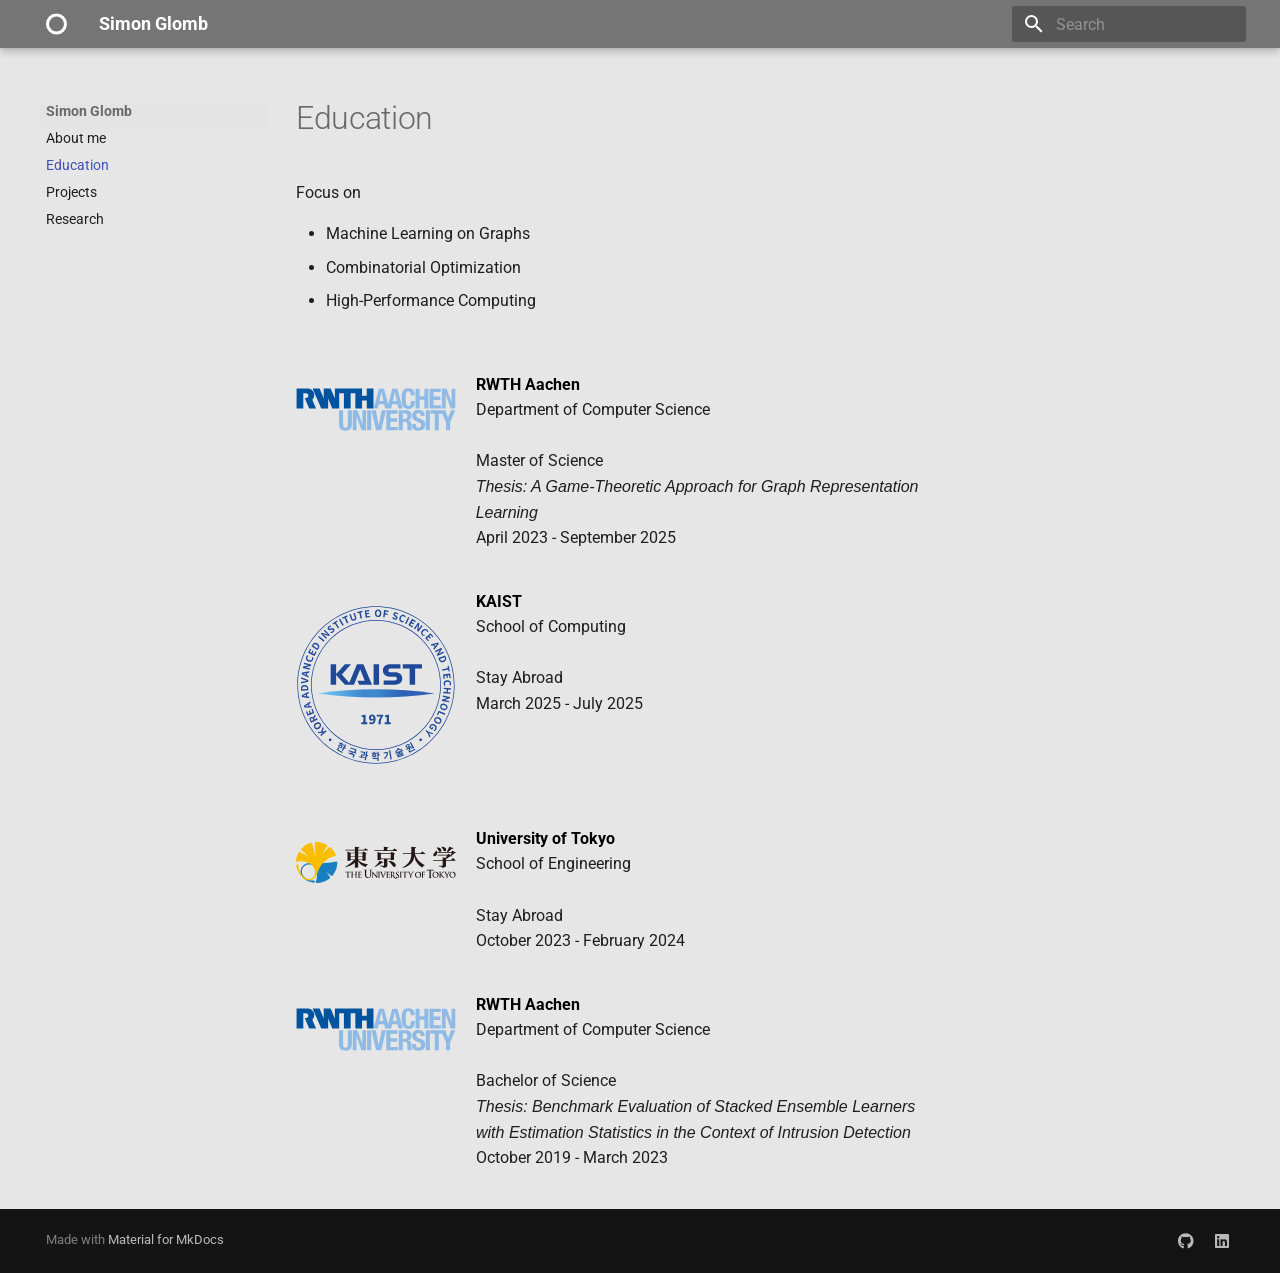
==== commit 03b79221: "Deployed 60d1067 with MkDocs version: 1.6.1" ====
--- a/education/index.html
+++ b/education/index.html
@@ -11,7 +11,7 @@
         <link rel="canonical" href="https://simonglomb.github.io/education/">
       
       
-        <link rel="prev" href="../research/">
+        <link rel="prev" href="..">
       
       
         <link rel="next" href="../projects/">
@@ -48,6 +48,8 @@
       
     
     
+      <link rel="stylesheet" href="../extra.css">
+    
     <script>__md_scope=new URL("..",location),__md_hash=e=>[...e].reduce(((e,_)=>(e<<5)-e+_.charCodeAt(0)),0),__md_get=(e,_=localStorage,t=__md_scope)=>JSON.parse(_.getItem(t.pathname+"."+e)),__md_set=(e,_,t=localStorage,a=__md_scope)=>{try{t.setItem(a.pathname+"."+e,JSON.stringify(_))}catch(e){}}</script>
     
       
@@ -63,7 +65,7 @@
     
     
     
-    <body dir="ltr" data-md-color-scheme="slate" data-md-color-primary="grey" data-md-color-accent="white">
+    <body dir="ltr" data-md-color-scheme="default" data-md-color-primary="grey" data-md-color-accent="white">
   
     
     <input class="md-toggle" data-md-toggle="drawer" type="checkbox" id="__drawer" autocomplete="off">
@@ -71,6 +73,11 @@
     <label class="md-overlay" for="__drawer"></label>
     <div data-md-component="skip">
       
+        
+        <a href="#education" class="md-skip">
+          Skip to content
+        </a>
+      
     </div>
     <div data-md-component="announce">
       
@@ -79,7 +86,9 @@
     
       
 
-<header class="md-header" data-md-component="header">
+  
+
+<header class="md-header md-header--shadow" data-md-component="header">
   <nav class="md-header__inner md-grid" aria-label="Header">
     <a href=".." title="Simon Glomb" class="md-header__button md-logo" aria-label="Simon Glomb" data-md-component="logo">
       
@@ -163,112 +172,6 @@
       
         
           
-            
-<nav class="md-tabs" aria-label="Tabs" data-md-component="tabs">
-  <div class="md-grid">
-    <ul class="md-tabs__list">
-      
-        
-  
-  
-  
-  
-    <li class="md-tabs__item">
-      <a href=".." class="md-tabs__link">
-        
-  
-  
-    
-  
-  About me
-
-      </a>
-    </li>
-  
-
-      
-        
-  
-  
-  
-  
-    <li class="md-tabs__item">
-      <a href="../research/" class="md-tabs__link">
-        
-  
-  
-    
-  
-  Research
-
-      </a>
-    </li>
-  
-
-      
-        
-  
-  
-  
-    
-  
-  
-    <li class="md-tabs__item md-tabs__item--active">
-      <a href="./" class="md-tabs__link">
-        
-  
-  
-    
-  
-  Education
-
-      </a>
-    </li>
-  
-
-      
-        
-  
-  
-  
-  
-    <li class="md-tabs__item">
-      <a href="../projects/" class="md-tabs__link">
-        
-  
-  
-    
-  
-  Projects
-
-      </a>
-    </li>
-  
-
-      
-        
-  
-  
-  
-  
-    <li class="md-tabs__item">
-      <a href="../cv/" class="md-tabs__link">
-        
-  
-  
-    
-  
-  CV
-
-      </a>
-    </li>
-  
-
-      
-    </ul>
-  </div>
-</nav>
-          
         
       
       <main class="md-main" data-md-component="main">
@@ -282,10 +185,8 @@
                     
 
 
-  
-
-
-<nav class="md-nav md-nav--primary md-nav--lifted" aria-label="Navigation" data-md-level="0">
+
+<nav class="md-nav md-nav--primary" aria-label="Navigation" data-md-level="0">
   <label class="md-nav__title" for="__drawer">
     <a href=".." title="Simon Glomb" class="md-nav__button md-logo" aria-label="Simon Glomb" data-md-component="logo">
       
@@ -324,6 +225,60 @@
       
   
   
+    
+  
+  
+  
+    <li class="md-nav__item md-nav__item--active">
+      
+      <input class="md-nav__toggle md-toggle" type="checkbox" id="__toc">
+      
+      
+        
+      
+      
+      <a href="./" class="md-nav__link md-nav__link--active">
+        
+  
+  
+  <span class="md-ellipsis">
+    Education
+    
+  </span>
+  
+
+      </a>
+      
+    </li>
+  
+
+    
+      
+      
+  
+  
+  
+  
+    <li class="md-nav__item">
+      <a href="../projects/" class="md-nav__link">
+        
+  
+  
+  <span class="md-ellipsis">
+    Projects
+    
+  </span>
+  
+
+      </a>
+    </li>
+  
+
+    
+      
+      
+  
+  
   
   
     <li class="md-nav__item">
@@ -333,80 +288,6 @@
   
   <span class="md-ellipsis">
     Research
-    
-  </span>
-  
-
-      </a>
-    </li>
-  
-
-    
-      
-      
-  
-  
-    
-  
-  
-  
-    <li class="md-nav__item md-nav__item--active">
-      
-      <input class="md-nav__toggle md-toggle" type="checkbox" id="__toc">
-      
-      
-      
-      <a href="./" class="md-nav__link md-nav__link--active">
-        
-  
-  
-  <span class="md-ellipsis">
-    Education
-    
-  </span>
-  
-
-      </a>
-      
-    </li>
-  
-
-    
-      
-      
-  
-  
-  
-  
-    <li class="md-nav__item">
-      <a href="../projects/" class="md-nav__link">
-        
-  
-  
-  <span class="md-ellipsis">
-    Projects
-    
-  </span>
-  
-
-      </a>
-    </li>
-  
-
-    
-      
-      
-  
-  
-  
-  
-    <li class="md-nav__item">
-      <a href="../cv/" class="md-nav__link">
-        
-  
-  
-  <span class="md-ellipsis">
-    CV
     
   </span>
   
@@ -433,6 +314,8 @@
   
   
   
+    
+  
   
 </nav>
                   </div>
@@ -448,9 +331,58 @@
 
 
 
-  <h1>Education</h1>
-
-
+<h1 id="education">Education</h1>
+<p>Focus on </p>
+<ul>
+    <li>Machine Learning on Graphs </li>
+    <li>Combinatorial Optimization </li>
+    <li>High-Performance Computing </li>
+</ul>
+
+<p><br></p>
+<div style="display: flex; align-items: flex-start; gap: 20px; margin-bottom: 1cm;">
+<p><img alt="" src="../assets/rwth_image.svg" width="160" />
+  </p>
+<div>
+    <strong style="color:#000000;">RWTH Aachen</strong><br>
+    Department of Computer Science<br><br>
+    Master of Science<br>
+    <em>Thesis: A Game-Theoretic Approach for Graph Representation Learning</em><br>
+    April 2023 - September 2025
+  </div>
+</div>
+<div style="display: flex; align-items: flex-start; gap: 20px; margin-bottom: 1cm;">
+<p><img alt="" src="../assets/KAIST_logo.svg" width="160" />
+  </p>
+<div>
+    <strong style="color:#000000;">KAIST</strong><br>
+    School of Computing<br><br>
+    Stay Abroad<br>
+    March 2025 - July 2025
+  </div>
+</div>
+<div style="display: flex; align-items: flex-start; gap: 20px; margin-bottom: 1cm;">
+<p><img alt="" src="../assets/University_of_Tokyo_logo%2C_basic%2C_horizontal_%282004%E2%80%932024%29.svg" width="160" />
+  </p>
+<div>
+    <strong style="color:#000000;">University of Tokyo</strong><br>
+    School of Engineering<br><br>
+    Stay Abroad<br>
+    October 2023 - February 2024
+  </div>
+</div>
+<div style="display: flex; align-items: flex-start; gap: 20px; margin-bottom: 1cm;">
+<p><img alt="" src="../assets/rwth_image.svg" width="160" />
+  </p>
+<div>
+    <strong style="color:#000000;">RWTH Aachen</strong><br>
+    Department of Computer Science<br><br>
+    Bachelor of Science<br>
+    <em>Thesis: Benchmark Evaluation of Stacked Ensemble Learners  <br> with Estimation Statistics in the Context of
+Intrusion Detection </em><br>
+    October 2019 - March 2023
+  </div>
+</div>
 
 
 
@@ -525,7 +457,7 @@
     
     
       
-      <script id="__config" type="application/json">{"base": "..", "features": ["navigation.tabs", "navigation.sections", "navigation.indexes", "navigation.instant", "navigation.path"], "search": "../assets/javascripts/workers/search.d50fe291.min.js", "tags": null, "translations": {"clipboard.copied": "Copied to clipboard", "clipboard.copy": "Copy to clipboard", "search.result.more.one": "1 more on this page", "search.result.more.other": "# more on this page", "search.result.none": "No matching documents", "search.result.one": "1 matching document", "search.result.other": "# matching documents", "search.result.placeholder": "Type to start searching", "search.result.term.missing": "Missing", "select.version": "Select version"}, "version": null}</script>
+      <script id="__config" type="application/json">{"base": "..", "features": ["navigation.sections", "navigation.indexes", "navigation.instant", "navigation.path"], "search": "../assets/javascripts/workers/search.d50fe291.min.js", "tags": null, "translations": {"clipboard.copied": "Copied to clipboard", "clipboard.copy": "Copy to clipboard", "search.result.more.one": "1 more on this page", "search.result.more.other": "# more on this page", "search.result.none": "No matching documents", "search.result.one": "1 matching document", "search.result.other": "# matching documents", "search.result.placeholder": "Type to start searching", "search.result.term.missing": "Missing", "select.version": "Select version"}, "version": null}</script>
     
     
       <script src="../assets/javascripts/bundle.13a4f30d.min.js"></script>
--- a/extra.css
+++ b/extra.css
@@ -0,0 +1,3 @@
+[data-md-color-scheme="default"] {
+  --md-default-bg-color: #e3e3e3e3; /* or your preferred light grey */
+}
